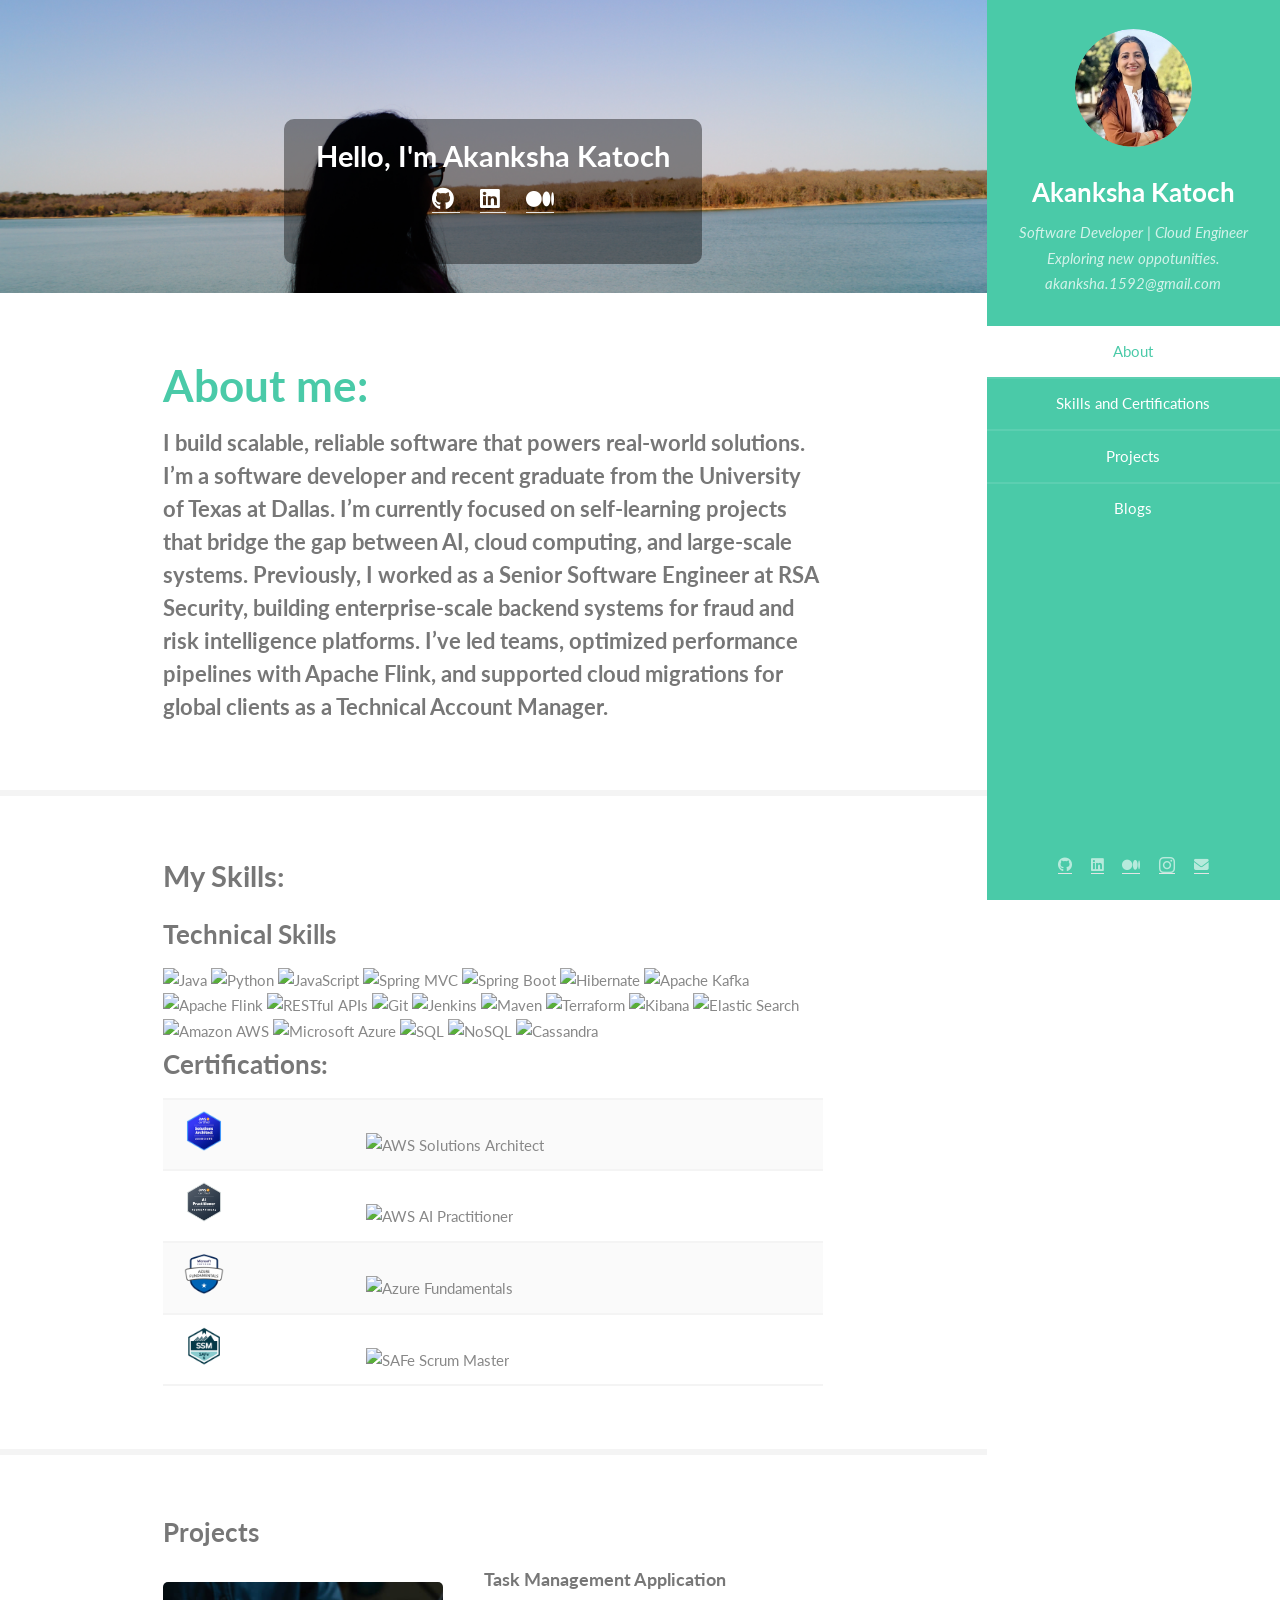
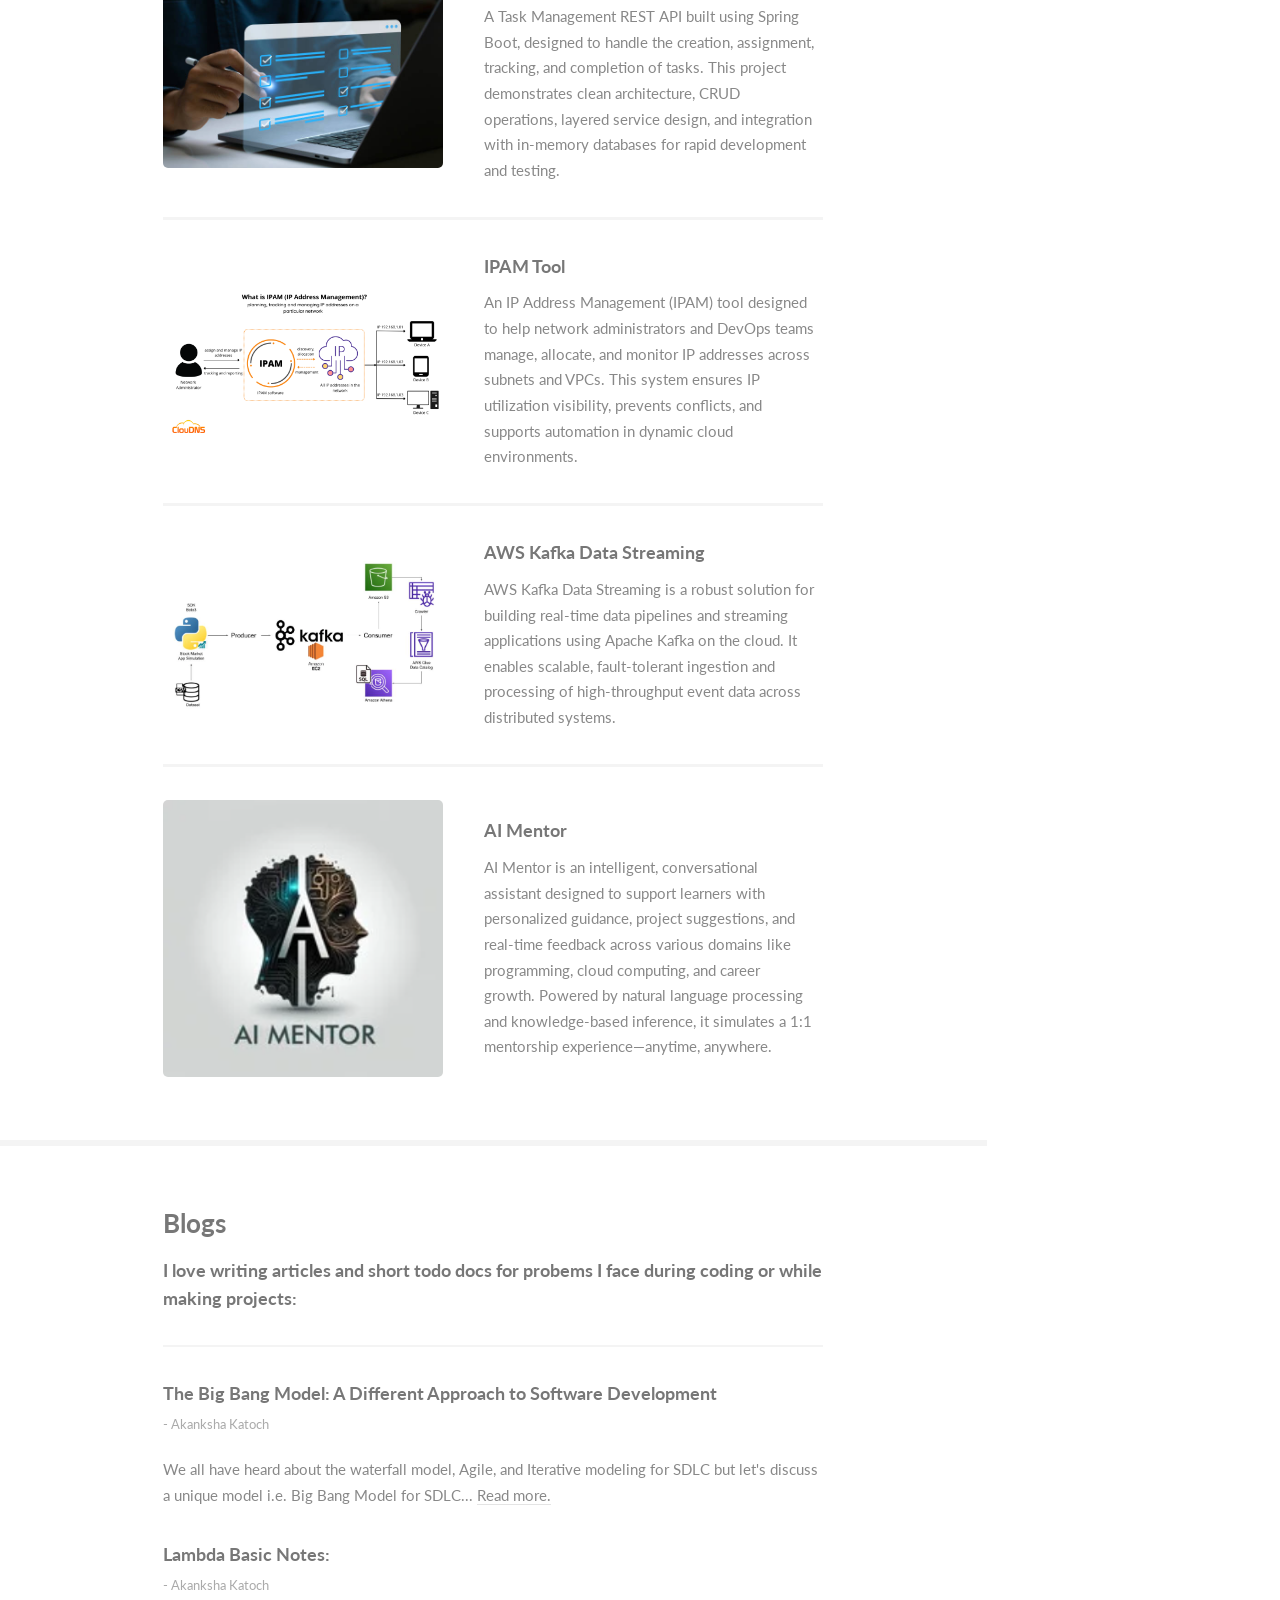
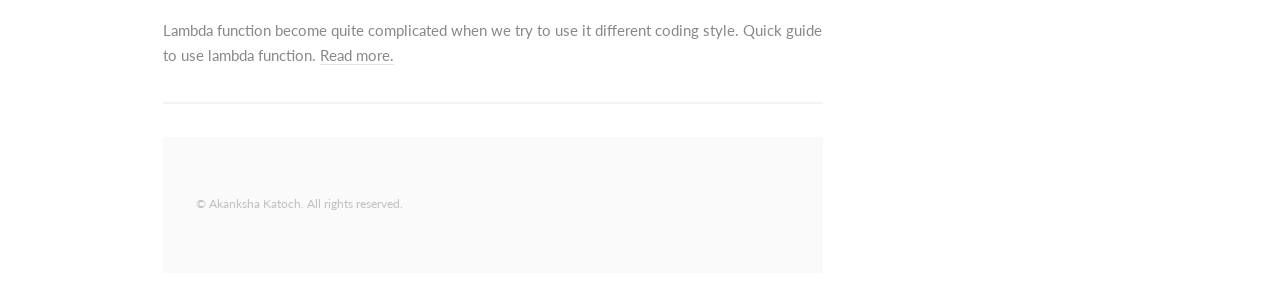
==== index.html @ 0dd377fb "Website Changes" ====
<!DOCTYPE HTML>
<html>

<head>
	<title>Akanksha Katoch</title>
	<meta charset="utf-8" />
	<meta name="viewport" content="width=device-width, initial-scale=1, user-scalable=no" />
	<link rel="stylesheet" href="assets/css/main.css" />
	<link rel="stylesheet" href="https://cdnjs.cloudflare.com/ajax/libs/font-awesome/6.5.0/css/all.min.css" />
</head>

<body class="is-preload">

	<!-- Header -->
	<section id="header">
		<header>
			<span class="image avatar"><img src="images/Porfolio.JPG" alt="" /></span>
			<h1 id="logo"><a href="#">Akanksha Katoch</a></h1>
			<p>Software Developer | Cloud Engineer<br />
				Exploring new oppotunities.<br>
				akanksha.1592@gmail.com</p>
		</header>
		<nav id="nav">
			<ul>
				<li><a href="#about" class="active">About</a></li>
				<li><a href="#skills">Skills and Certifications</a></li>
				<li><a href="#three">Projects</a></li>
				<li><a href="#five">Blogs</a></li>
			</ul>
		</nav>
		<footer>
			<ul class="icons">
				<li><a href="https://github.com/akankshaKatoch" target="_blank" aria-label="GitHub">
						<i class="fab fa-github"></i>
					</a></li>
				<li><a href="https://www.linkedin.com/in/akanksha-katoch/" target="_blank" aria-label="LinkedIn">
						<i class="fab fa-linkedin"></i>
					</a></li>
				<li><a href="https://medium.com/@akanksha.1592/about" target="_blank" aria-label="Medium">
						<i class="fab fa-medium"></i>
					</a></li>
				<li><a href="https://www.instagram.com/akankshakatoch_/" target="_blank" aria-label="Instagram">
						<i class="fab fa-instagram fa-lg"></i>
					</a></li>
				<li><a href="mailto:akanksha.1592@gmail.com" aria-label="Email">
						<i class="fas fa-envelope"></i>
					</a></li>
			</ul>
		</footer>
	</section>

	<!-- Wrapper -->
	<div id="wrapper">

		<!-- Main -->
		<div id="main">

			<!-- One -->
			<section id="about">
				<div class="image main hero-section" data-position="center">
					<img src="images/myBanner.JPG" alt="banner" />
					<div class="overlay-text">
						<h2>Hello, I'm Akanksha Katoch</h2>
						<p class="social-links">
							<a href="https://github.com/akankshaKatoch" target="_blank" aria-label="GitHub">
								<i class="fab fa-github"></i>
							</a>
							<a href="https://www.linkedin.com/in/akanksha-katoch/" target="_blank"
								aria-label="LinkedIn">
								<i class="fab fa-linkedin"></i>
							</a>
							<a href="https://medium.com/@akanksha.1592/about" target="_blank" aria-label="Medium">
								<i class="fab fa-medium"></i>
							</a>
						</p>
					</div>
				</div>

				<div class="container">
					<header class="major">
						<h2>About me:</h2>
						<p>I build scalable, reliable software that powers real-world solutions.</br>I’m a software
							developer and recent graduate from the University of Texas at Dallas.
							I’m currently focused on self-learning projects that bridge the gap between AI, cloud
							computing,
							and large-scale systems.
							Previously, I worked as a Senior Software Engineer at RSA Security, building
							enterprise-scale
							backend systems for fraud and risk intelligence platforms.
							I’ve led teams, optimized performance pipelines with Apache Flink, and supported cloud
							migrations for global clients as a Technical Account Manager.</p>

					</header>
				</div>
			</section>
			<!-- Two -->
			<section id="skills">
				<div class="container">
					<h2>My Skills:</h2>
					<h3>Technical Skills</h3>
					<!-- Languages -->
					<img src="https://img.shields.io/badge/Java-ED8B00?style=flat&logo=java&logoColor=white"
						alt="Java" />
					<img src="https://img.shields.io/badge/Python-3776AB?style=flat&logo=python&logoColor=white"
						alt="Python" />
					<img src="https://img.shields.io/badge/JavaScript-F7DF1E?style=flat&logo=javascript&logoColor=black"
						alt="JavaScript" />

					<!-- Frameworks -->
					<img src="https://img.shields.io/badge/Spring%20MVC-6DB33F?style=flat&logo=spring&logoColor=white"
						alt="Spring MVC" />
					<img src="https://img.shields.io/badge/Spring%20Boot-6DB33F?style=flat&logo=springboot&logoColor=white"
						alt="Spring Boot" />
					<img src="https://img.shields.io/badge/Hibernate-59666C?style=flat&logo=hibernate&logoColor=white"
						alt="Hibernate" />

					<!-- Data/Streaming -->
					<img src="https://img.shields.io/badge/Apache%20Kafka-231F20?style=flat&logo=apachekafka&logoColor=white"
						alt="Apache Kafka" />
					<img src="https://img.shields.io/badge/Apache%20Flink-E6522C?style=flat&logo=apacheflink&logoColor=white"
						alt="Apache Flink" />
					<img src="https://img.shields.io/badge/RESTful%20APIs-02569B?style=flat&logo=swagger&logoColor=white"
						alt="RESTful APIs" />

					<!-- DevOps Tools -->
					<img src="https://img.shields.io/badge/Git-F05032?style=flat&logo=git&logoColor=white" alt="Git" />
					<img src="https://img.shields.io/badge/Jenkins-D24939?style=flat&logo=jenkins&logoColor=white"
						alt="Jenkins" />
					<img src="https://img.shields.io/badge/Maven-C71A36?style=flat&logo=apachemaven&logoColor=white"
						alt="Maven" />
					<img src="https://img.shields.io/badge/Terraform-623CE4?style=flat&logo=terraform&logoColor=white"
						alt="Terraform" />

					<!-- Observability -->
					<img src="https://img.shields.io/badge/Kibana-005571?style=flat&logo=kibana&logoColor=white"
						alt="Kibana" />
					<img src="https://img.shields.io/badge/Elastic%20Search-005571?style=flat&logo=elasticsearch&logoColor=white"
						alt="Elastic Search" />

					<!-- Cloud Platforms -->
					<img src="https://img.shields.io/badge/AWS-FF9900?style=flat&logo=amazonaws&logoColor=white"
						alt="Amazon AWS" />
					<img src="https://img.shields.io/badge/Azure-0078D4?style=flat&logo=microsoftazure&logoColor=white"
						alt="Microsoft Azure" />

					<!-- Databases -->
					<img src="https://img.shields.io/badge/SQL-4479A1?style=flat&logo=mysql&logoColor=white"
						alt="SQL" />
					<img src="https://img.shields.io/badge/NoSQL-4DB33D?style=flat&logo=mongodb&logoColor=white"
						alt="NoSQL" />
					<img src="https://img.shields.io/badge/Cassandra-1287B1?style=flat&logo=apachecassandra&logoColor=white"
						alt="Cassandra" />


					<h3>Certifications:</h3>
					<table>

						<tbody>
							<tr>
								<td><img src="images/AWSCert1.png" alt="AWS" class="badge-icon" /></td>
								<td><img src="https://img.shields.io/badge/AWS%20Certified-Solutions%20Architect%20Associate-232F3E?style=flat&logo=amazonaws&logoColor=white"
										alt="AWS Solutions Architect" /></td>
							</tr>
							<tr>
								<td><img src="images/AWSCert2.png" alt="AWS" class="badge-icon" /></td>
								<td><img src="https://img.shields.io/badge/AWS%20Certified-AI%20Practitioner-FF9900?style=flat&logo=amazonaws&logoColor=white"
										alt="AWS AI Practitioner" /></td>

							</tr>
							<tr>
								<td><img src="images/AzureCert.png" alt="Azure" class="badge-icon" /></td>
								<td> <img
										src="https://img.shields.io/badge/Microsoft%20Certified-Azure%20Fundamentals-0078D4?style=flat&logo=microsoftazure&logoColor=white"
										alt="Azure Fundamentals" /></td>

							</tr>
							<tr>
								<td><img src="images/SafeCert.png" alt="SAFe" class="badge-icon" /></td>
								<td><img src="https://img.shields.io/badge/Certified-SAFe%206%20Scrum%20Master-5B3BBE?style=flat&logo=scrumalliance&logoColor=white"
										alt="SAFe Scrum Master" /></td>

							</tr>
							<!--<tr>
										<td>Item Five</td>
										<td>Ante turpis integer aliquet porttitor.</td> -->

							</tr>
						</tbody>
					</table>
			</section>

			<!-- Three -->
			<section id="three">
				<div class="container">
					<h3>Projects</h3>
					<!-- <p>Integer eu ante ornare amet commetus vestibulum blandit integer in curae ac faucibus integer non.
						Adipiscing cubilia elementum integer. Integer eu ante ornare amet commetus.</p> -->
					<div class="features">
						<article>
							<a href="#" class="image"><img src="images/TaskManagement.jpg" alt="" /></a>
							<div class="inner">
								<h4>Task Management Application</h4>

								<p>A Task Management REST API built using Spring Boot, designed to handle the creation, 
									assignment, tracking, and completion of tasks. This project demonstrates clean architecture, 
									CRUD operations, layered service design, and 
									integration with in-memory databases for rapid development and testing.</p>

							</div>
						</article>
						<article>
							<a href="#" class="image"><img src="images/IPAM.png" alt="" /></a>
							<div class="inner">
								<h4>IPAM Tool</h4>
								<p>An IP Address Management (IPAM) tool designed to help network administrators and 
									DevOps teams manage, allocate, and monitor IP addresses across subnets and VPCs. 
									This system ensures IP utilization visibility, prevents conflicts, 
									and supports automation in dynamic cloud environments.</p>
							</div>
						</article>
						<article>
							<a href="#" class="image"><img src="images/AWSKafka.png" alt="" /></a>
							<div class="inner">
								<h4>AWS Kafka Data Streaming</h4>
								<p>AWS Kafka Data Streaming is a robust solution for building real-time data pipelines 
									and streaming applications using Apache Kafka on the cloud. It enables scalable, 
									fault-tolerant ingestion and processing of high-throughput event data across distributed 
									systems.</p>
							</div>
						</article>
						<article>
							<a href="#" class="image"><img src="images/AI Mentor.png" alt="" /></a>
							<div class="inner">
								<h4>AI Mentor</h4>
								<p>AI Mentor is an intelligent, conversational assistant designed to support 
									learners with personalized guidance, project suggestions, and real-time 
									feedback across various domains like programming, cloud computing, and career growth. 
									Powered by natural language processing and knowledge-based inference, it simulates a 1:1 mentorship experience—anytime, anywhere.</p>
							</div>
						</article>
					</div>
				</div>
			</section>

			<!-- Four -->
			<!--
			
			<section id="four">
				<div class="container">
					<h3>Contact Me</h3>
					<p>Integer eu ante ornare amet commetus vestibulum blandit integer in curae ac faucibus integer non.
						Adipiscing cubilia elementum integer. Integer eu ante ornare amet commetus.</p>
					<form method="post" action="#">
						<div class="row gtr-uniform">
							<div class="col-6 col-12-xsmall"><input type="text" name="name" id="name"
									placeholder="Name" /></div>
							<div class="col-6 col-12-xsmall"><input type="email" name="email" id="email"
									placeholder="Email" /></div>
							<div class="col-12"><input type="text" name="subject" id="subject" placeholder="Subject" />
							</div>
							<div class="col-12"><textarea name="message" id="message" placeholder="Message"
									rows="6"></textarea></div>
							<div class="col-12">
								<ul class="actions">
									<li><input type="submit" class="primary" value="Send Message" /></li>
									<li><input type="reset" value="Reset Form" /></li>
								</ul>
							</div>
						</div>
					</form>
				</div>
			</section>
			-->



			<section id="five">
				<div class="container">
					<h3>Blogs</h3>

					<section>
						<h4>I love writing articles and short todo docs for probems I face during coding or while making
							projects: </h4>
						<!--
						<p>This is <b>bold</b> and this is <strong>strong</strong>. This is <i>italic</i> and this is
							<em>emphasized</em>.
							This is <sup>superscript</sup> text and this is <sub>subscript</sub> text.
							This is <u>underlined</u> and this is code: <code>for (;;) { ... }</code>. Finally, <a
								href="#">this is a link</a>.
						</p>
						-->
						<hr />
						<header>
							<h4>The Big Bang Model: A Different Approach to Software Development</h4>
							<p>- Akanksha Katoch</p>
						</header>
						<p>We all have heard about the waterfall model, Agile, and
							Iterative modeling for SDLC but let's discuss a unique model i.e. Big Bang Model for SDLC...
							<a
								href="https://medium.com/@akanksha.1592/introducing-the-big-bang-model-a-different-approach-to-software-development-d9d2194a1951">Read
								more.</a>
						</p>
						<header>
							<h4>Lambda Basic Notes:</h4>
							<p>- Akanksha Katoch</p>
						</header>
						<p>Lambda function become quite complicated when we try to use it different coding style. Quick guide to use lambda function.
							<a
								href="https://github.com/akankshaKatoch/DSAPracticeAndNotes/blob/main/DataStrutureNotes/PythonLearningNotes/LambdaBasicNotes.py">Read
								more.</a>
						</p>

						<hr />
						<!--
						<h2>Heading Level 2</h2>
						<h3>Heading Level 3</h3>
						<h4>Heading Level 4</h4>
						<h5>Heading Level 5</h5>
						<h6>Heading Level 6</h6>
						<hr />
						<h5>Blockquote</h5>
						<blockquote>Fringilla nisl. Donec accumsan interdum nisi, quis tincidunt felis sagittis eget
							tempus euismod. Vestibulum ante ipsum primis in faucibus vestibulum. Blandit adipiscing eu
							felis iaculis volutpat ac adipiscing accumsan faucibus. Vestibulum ante ipsum primis in
							faucibus lorem ipsum dolor sit amet nullam adipiscing eu felis.</blockquote>
						<h5>Preformatted</h5>
						<pre><code>i = 0;

while (!deck.isInOrder()) {
    print 'Iteration ' + i;
    deck.shuffle();
    i++;
}

print 'It took ' + i + ' iterations to sort the deck.';</code></pre>
					</section>

					<section>
						<h4>Lists</h4>
						<div class="row">
							<div class="col-6 col-12-xsmall">
								<h5>Unordered</h5>
								<ul>
									<li>Dolor pulvinar etiam magna etiam.</li>
									<li>Sagittis adipiscing lorem eleifend.</li>
									<li>Felis enim feugiat dolore viverra.</li>
								</ul>
								<h5>Alternate</h5>
								<ul class="alt">
									<li>Dolor pulvinar etiam magna etiam.</li>
									<li>Sagittis adipiscing lorem eleifend.</li>
									<li>Felis enim feugiat dolore viverra.</li>
								</ul>
							</div>
							<div class="col-6 col-12-xsmall">
								<h5>Ordered</h5>
								<ol>
									<li>Dolor pulvinar etiam magna etiam.</li>
									<li>Etiam vel felis at lorem sed viverra.</li>
									<li>Felis enim feugiat dolore viverra.</li>
									<li>Dolor pulvinar etiam magna etiam.</li>
									<li>Etiam vel felis at lorem sed viverra.</li>
									<li>Felis enim feugiat dolore viverra.</li>
								</ol>
								<h5>Icons</h5>
								<ul class="icons">
									<li><a href="#" class="icon brands fa-twitter"><span
												class="label">Twitter</span></a></li>
									<li><a href="#" class="icon brands fa-facebook-f"><span
												class="label">Facebook</span></a></li>
									<li><a href="#" class="icon brands fa-instagram"><span
												class="label">Instagram</span></a></li>
									<li><a href="#" class="icon brands fa-github"><span class="label">Github</span></a>
									</li>
									<li><a href="#" class="icon brands fa-dribbble"><span
												class="label">Dribbble</span></a></li>
									<li><a href="#" class="icon brands fa-tumblr"><span class="label">Tumblr</span></a>
									</li>
								</ul>
							</div>
						</div>
						<h5>Actions</h5>
						<ul class="actions">
							<li><a href="#" class="button primary">Default</a></li>
							<li><a href="#" class="button">Default</a></li>
							<li><a href="#" class="button alt">Default</a></li>
						</ul>
						<ul class="actions small">
							<li><a href="#" class="button primary small">Small</a></li>
							<li><a href="#" class="button small">Small</a></li>
							<li><a href="#" class="button alt small">Small</a></li>
						</ul>
						<div class="row">
							<div class="col-3 col-6-medium col-12-xsmall">
								<ul class="actions stacked">
									<li><a href="#" class="button primary">Default</a></li>
									<li><a href="#" class="button">Default</a></li>
									<li><a href="#" class="button alt">Default</a></li>
								</ul>
							</div>
							<div class="col-3 col-6 col-12-xsmall">
								<ul class="actions stacked">
									<li><a href="#" class="button primary small">Small</a></li>
									<li><a href="#" class="button small">Small</a></li>
									<li><a href="#" class="button alt small">Small</a></li>
								</ul>
							</div>
							<div class="col-3 col-6-medium col-12-xsmall">
								<ul class="actions stacked">
									<li><a href="#" class="button primary fit">Default</a></li>
									<li><a href="#" class="button fit">Default</a></li>
									<li><a href="#" class="button alt fit">Default</a></li>
								</ul>
							</div>
							<div class="col-3 col-6-medium col-12-xsmall">
								<ul class="actions stacked">
									<li><a href="#" class="button primary small fit">Small</a></li>
									<li><a href="#" class="button small fit">Small</a></li>
									<li><a href="#" class="button alt small fit">Small</a></li>
								</ul>
							</div>
						</div>
					</section>

					<section>
						<h4>Table</h4>
						<h5>Default</h5>
						<div class="table-wrapper">
							<table>
								<thead>
									<tr>
										<th>Name</th>
										<th>Description</th>
										<th>Price</th>
									</tr>
								</thead>
								<tbody>
									<tr>
										<td>Item One</td>
										<td>Ante turpis integer aliquet porttitor.</td>
										<td>29.99</td>
									</tr>
									<tr>
										<td>Item Two</td>
										<td>Vis ac commodo adipiscing arcu aliquet.</td>
										<td>19.99</td>
									</tr>
									<tr>
										<td>Item Three</td>
										<td> Morbi faucibus arcu accumsan lorem.</td>
										<td>29.99</td>
									</tr>
									<tr>
										<td>Item Four</td>
										<td>Vitae integer tempus condimentum.</td>
										<td>19.99</td>
									</tr>
									<tr>
										<td>Item Five</td>
										<td>Ante turpis integer aliquet porttitor.</td>
										<td>29.99</td>
									</tr>
								</tbody>
								<tfoot>
									<tr>
										<td colspan="2"></td>
										<td>100.00</td>
									</tr>
								</tfoot>
							</table>
						</div>

						<h5>Alternate</h5>
						<div class="table-wrapper">
							<table class="alt">
								<thead>
									<tr>
										<th>Name</th>
										<th>Description</th>
										<th>Price</th>
									</tr>
								</thead>
								<tbody>
									<tr>
										<td>Item One</td>
										<td>Ante turpis integer aliquet porttitor.</td>
										<td>29.99</td>
									</tr>
									<tr>
										<td>Item Two</td>
										<td>Vis ac commodo adipiscing arcu aliquet.</td>
										<td>19.99</td>
									</tr>
									<tr>
										<td>Item Three</td>
										<td> Morbi faucibus arcu accumsan lorem.</td>
										<td>29.99</td>
									</tr>
									<tr>
										<td>Item Four</td>
										<td>Vitae integer tempus condimentum.</td>
										<td>19.99</td>
									</tr>
									<tr>
										<td>Item Five</td>
										<td>Ante turpis integer aliquet porttitor.</td>
										<td>29.99</td>
									</tr>
								</tbody>
								<tfoot>
									<tr>
										<td colspan="2"></td>
										<td>100.00</td>
									</tr>
								</tfoot>
							</table>
						</div>
					</section>

					<section>
						<h4>Buttons</h4>
						<ul class="actions">
							<li><a href="#" class="button primary">Primary</a></li>
							<li><a href="#" class="button">Default</a></li>
							<li><a href="#" class="button alt">Alternate</a></li>
						</ul>
						<ul class="actions">
							<li><a href="#" class="button primary large">Large</a></li>
							<li><a href="#" class="button">Default</a></li>
							<li><a href="#" class="button alt small">Small</a></li>
						</ul>
						<ul class="actions fit">
							<li><a href="#" class="button primary fit">Fit</a></li>
							<li><a href="#" class="button fit">Fit</a></li>
							<li><a href="#" class="button alt fit">Fit</a></li>
						</ul>
						<ul class="actions fit small">
							<li><a href="#" class="button primary fit small">Fit + Small</a></li>
							<li><a href="#" class="button fit small">Fit + Small</a></li>
							<li><a href="#" class="button alt fit small">Fit + Small</a></li>
						</ul>
						<ul class="actions">
							<li><a href="#" class="button primary icon solid fa-download">Icon</a></li>
							<li><a href="#" class="button icon solid fa-download">Icon</a></li>
							<li><a href="#" class="button alt icon solid fa-check">Icon</a></li>
						</ul>
						<ul class="actions">
							<li><span class="button primary disabled">Primary</span></li>
							<li><span class="button disabled">Default</span></li>
							<li><span class="button alt disabled">Alternate</span></li>
						</ul>
					</section>

					<section>
						<h4>Form</h4>
						<form method="post" action="#">
							<div class="row gtr-uniform">
								<div class="col-6 col-12-xsmall">
									<input type="text" name="demo-name" id="demo-name" value="" placeholder="Name" />
								</div>
								<div class="col-6 col-12-xsmall">
									<input type="email" name="demo-email" id="demo-email" value=""
										placeholder="Email" />
								</div>
								<div class="col-12">
									<select name="demo-category" id="demo-category">
										<option value="">- Category -</option>
										<option value="1">Manufacturing</option>
										<option value="1">Shipping</option>
										<option value="1">Administration</option>
										<option value="1">Human Resources</option>
									</select>
								</div>
								<div class="col-4 col-12-medium">
									<input type="radio" id="demo-priority-low" name="demo-priority" checked>
									<label for="demo-priority-low">Low Priority</label>
								</div>
								<div class="col-4 col-12-medium">
									<input type="radio" id="demo-priority-normal" name="demo-priority">
									<label for="demo-priority-normal">Normal Priority</label>
								</div>
								<div class="col-4 col-12-medium">
									<input type="radio" id="demo-priority-high" name="demo-priority">
									<label for="demo-priority-high">High Priority</label>
								</div>
								<div class="col-6 col-12-medium">
									<input type="checkbox" id="demo-copy" name="demo-copy">
									<label for="demo-copy">Email me a copy of this message</label>
								</div>
								<div class="col-6 col-12-medium">
									<input type="checkbox" id="demo-human" name="demo-human" checked>
									<label for="demo-human">I am a human and not a robot</label>
								</div>
								<div class="col-12">
									<textarea name="demo-message" id="demo-message" placeholder="Enter your message"
										rows="6"></textarea>
								</div>
								<div class="col-12">
									<ul class="actions">
										<li><input type="submit" value="Send Message" /></li>
										<li><input type="reset" value="Reset" class="alt" /></li>
									</ul>
								</div>
							</div>
						</form>
					</section>

					<section>
						<h4>Image</h4>
						<h5>Fit</h5>
						<span class="image fit"><img src="images/banner.jpg" alt="" /></span>
						<div class="box alt">
							<div class="row gtr-50 gtr-uniform">
								<div class="col-4"><span class="image fit"><img src="images/pic01.jpg" alt="" /></span>
								</div>
								<div class="col-4"><span class="image fit"><img src="images/pic02.jpg" alt="" /></span>
								</div>
								<div class="col-4"><span class="image fit"><img src="images/pic03.jpg" alt="" /></span>
								</div>
								<div class="col-4"><span class="image fit"><img src="images/pic02.jpg" alt="" /></span>
								</div>
								<div class="col-4"><span class="image fit"><img src="images/pic03.jpg" alt="" /></span>
								</div>
								<div class="col-4"><span class="image fit"><img src="images/pic01.jpg" alt="" /></span>
								</div>
								<div class="col-4"><span class="image fit"><img src="images/pic03.jpg" alt="" /></span>
								</div>
								<div class="col-4"><span class="image fit"><img src="images/pic01.jpg" alt="" /></span>
								</div>
								<div class="col-4"><span class="image fit"><img src="images/pic02.jpg" alt="" /></span>
								</div>
							</div>
						</div>
						<h5>Left &amp; Right</h5>
						<p><span class="image left"><img src="images/avatar.jpg" alt="" /></span>Fringilla nisl. Donec
							accumsan interdum nisi, quis tincidunt felis sagittis eget. tempus euismod. Vestibulum ante
							ipsum primis in faucibus vestibulum. Blandit adipiscing eu felis iaculis volutpat ac
							adipiscing accumsan eu faucibus. Integer ac pellentesque praesent tincidunt felis sagittis
							eget. tempus euismod. Vestibulum ante ipsum primis in faucibus vestibulum. Blandit
							adipiscing eu felis iaculis volutpat ac adipiscing accumsan eu faucibus. Integer ac
							pellentesque praesent. Donec accumsan interdum nisi, quis tincidunt felis sagittis eget.
							tempus euismod. Vestibulum ante ipsum primis in faucibus vestibulum. Blandit adipiscing eu
							felis iaculis volutpat ac adipiscing accumsan eu faucibus. Integer ac pellentesque praesent
							tincidunt felis sagittis eget. tempus euismod. Vestibulum ante ipsum primis in faucibus
							vestibulum. Blandit adipiscing eu felis iaculis volutpat ac adipiscing accumsan eu faucibus.
							Integer ac pellentesque praesent.</p>
						<p><span class="image right"><img src="images/avatar.jpg" alt="" /></span>Fringilla nisl. Donec
							accumsan interdum nisi, quis tincidunt felis sagittis eget. tempus euismod. Vestibulum ante
							ipsum primis in faucibus vestibulum. Blandit adipiscing eu felis iaculis volutpat ac
							adipiscing accumsan eu faucibus. Integer ac pellentesque praesent tincidunt felis sagittis
							eget. tempus euismod. Vestibulum ante ipsum primis in faucibus vestibulum. Blandit
							adipiscing eu felis iaculis volutpat ac adipiscing accumsan eu faucibus. Integer ac
							pellentesque praesent. Donec accumsan interdum nisi, quis tincidunt felis sagittis eget.
							tempus euismod. Vestibulum ante ipsum primis in faucibus vestibulum. Blandit adipiscing eu
							felis iaculis volutpat ac adipiscing accumsan eu faucibus. Integer ac pellentesque praesent
							tincidunt felis sagittis eget. tempus euismod. Vestibulum ante ipsum primis in faucibus
							vestibulum. Blandit adipiscing eu felis iaculis volutpat ac adipiscing accumsan eu faucibus.
							Integer ac pellentesque praesent.</p>
					</section>

				</div>
			</section>


		</div>
	-->

						<!-- Footer -->
						<section id="footer">
							<div class="container">
								<ul class="copyright">
									<li>&copy; Akanksha Katoch. All rights reserved.</li>
									<!-- <li>Design: <a href="http://html5up.net">HTML5 UP</a></li> -->
								</ul>
							</div>
						</section>

				</div>

				<!-- Scripts -->
				<script src="assets/js/jquery.min.js"></script>
				<script src="assets/js/jquery.scrollex.min.js"></script>
				<script src="assets/js/jquery.scrolly.min.js"></script>
				<script src="assets/js/browser.min.js"></script>
				<script src="assets/js/breakpoints.min.js"></script>
				<script src="assets/js/util.js"></script>
				<script src="assets/js/main.js"></script>

</body>

</html>
---- assets/css/main.css ----
@import url("fontawesome-all.min.css");
@import url("https://fonts.googleapis.com/css?family=Lato:400,400italic,700,700italic|Source+Code+Pro:400");

/*
	Read Only by HTML5 UP
	html5up.net | @ajlkn
	Free for personal and commercial use under the CCA 3.0 license (html5up.net/license)
*/

html, body, div, span, applet, object,
iframe, h1, h2, h3, h4, h5, h6, p, blockquote,
pre, a, abbr, acronym, address, big, cite,
code, del, dfn, em, img, ins, kbd, q, s, samp,
small, strike, strong, sub, sup, tt, var, b,
u, i, center, dl, dt, dd, ol, ul, li, fieldset,
form, label, legend, table, caption, tbody,
tfoot, thead, tr, th, td, article, aside,
canvas, details, embed, figure, figcaption,
footer, header, hgroup, menu, nav, output, ruby,
section, summary, time, mark, audio, video {
	margin: 0;
	padding: 0;
	border: 0;
	font-size: 100%;
	font: inherit;
	vertical-align: baseline;}

article, aside, details, figcaption, figure,
footer, header, hgroup, menu, nav, section {
	display: block;}

body {
	line-height: 1;
}

ol, ul {
	list-style: none;
}

blockquote, q {
	quotes: none;
}

	blockquote:before, blockquote:after, q:before, q:after {
		content: '';
		content: none;
	}

table {
	border-collapse: collapse;
	border-spacing: 0;
}

body {
	-webkit-text-size-adjust: none;
}

mark {
	background-color: transparent;
	color: inherit;
}

input::-moz-focus-inner {
	border: 0;
	padding: 0;
}

input, select, textarea {
	-moz-appearance: none;
	-webkit-appearance: none;
	-ms-appearance: none;
	appearance: none;
}

/* Basic */

	html {
		box-sizing: border-box;
	}

	*, *:before, *:after {
		box-sizing: inherit;
	}

	body {
		background: #fff;
	}

		body.is-preload *, body.is-preload *:before, body.is-preload *:after {
			-moz-animation: none !important;
			-webkit-animation: none !important;
			-ms-animation: none !important;
			animation: none !important;
			-moz-transition: none !important;
			-webkit-transition: none !important;
			-ms-transition: none !important;
			transition: none !important;
		}

	body, input, select, textarea {
		color: #888;
		font-family: "Lato", sans-serif;
		font-size: 16pt;
		font-weight: 400;
		line-height: 1.75em;
	}

	a {
		-moz-transition: color 0.2s ease-in-out, border-color 0.2s ease-in-out;
		-webkit-transition: color 0.2s ease-in-out, border-color 0.2s ease-in-out;
		-ms-transition: color 0.2s ease-in-out, border-color 0.2s ease-in-out;
		transition: color 0.2s ease-in-out, border-color 0.2s ease-in-out;
		border-bottom: solid 1px #e4e4e4;
		color: inherit;
		text-decoration: none;
	}

		a:hover {
			border-bottom-color: transparent;
			color: #4acaa8 !important;
		}

	strong, b {
		color: #777;
		font-weight: 700;
	}

	em, i {
		font-style: italic;
	}

	p {
		margin: 0 0 2.25em 0;
	}

	h1, h2, h3, h4, h5, h6 {
		color: #777;
		font-weight: 700;
		line-height: 1em;
		margin: 0 0 0.5625em 0;
	}

		h1 a, h2 a, h3 a, h4 a, h5 a, h6 a {
			border: 0;
			color: inherit;
			text-decoration: none;
		}

	h2 {
		font-size: 2em;
		line-height: 1.5em;
	}

	h3 {
		font-size: 1.75em;
		line-height: 1.5em;
	}

	h4 {
		font-size: 1.25em;
		line-height: 1.5em;
	}

	h5 {
		font-size: 0.9em;
		line-height: 1.5em;
	}

	h6 {
		font-size: 0.7em;
		line-height: 1.5em;
	}

	sub {
		font-size: 0.8em;
		position: relative;
		top: 0.5em;
	}

	sup {
		font-size: 0.8em;
		position: relative;
		top: -0.5em;
	}

	hr {
		border: 0;
		border-bottom: solid 2px #f4f4f4;
		margin: 2.25em 0;
	}

		hr.major {
			margin: 3.375em 0;
		}

	blockquote {
		border-left: solid 8px #e4e4e4;
		font-style: italic;
		margin: 0 0 2.25em 0;
		padding: 0.5em 0 0.5em 2em;
	}

	code {
		background: #555;
		border-radius: 5px;
		color: #fff;
		font-family: "Source Code Pro", monospace;
		font-size: 0.9em;
		margin: 0 0.25em;
		padding: 0.25em 0.65em;
	}

	pre {
		font-family: "Source Code Pro", monospace;
		font-size: 0.9em;
		margin: 0 0 2.25em 0;
	}

		pre code {
			-webkit-overflow-scrolling: touch;
			display: block;
			line-height: 1.5em;
			overflow-x: auto;
			padding: 1em 1.5em;
		}

	.align-left {
		text-align: left;
	}

	.align-center {
		text-align: center;
	}

	.align-right {
		text-align: right;
	}

/* Row */

	.row {
		display: flex;
		flex-wrap: wrap;
		box-sizing: border-box;
		align-items: stretch;
	}

		.row > * {
			box-sizing: border-box;
		}

		.row.gtr-uniform > * > :last-child {
			margin-bottom: 0;
		}

		.row.aln-left {
			justify-content: flex-start;
		}

		.row.aln-center {
			justify-content: center;
		}

		.row.aln-right {
			justify-content: flex-end;
		}

		.row.aln-top {
			align-items: flex-start;
		}

		.row.aln-middle {
			align-items: center;
		}

		.row.aln-bottom {
			align-items: flex-end;
		}

		.row > .imp {
			order: -1;
		}

		.row > .col-1 {
			width: 8.33333%;
		}

		.row > .off-1 {
			margin-left: 8.33333%;
		}

		.row > .col-2 {
			width: 16.66667%;
		}

		.row > .off-2 {
			margin-left: 16.66667%;
		}

		.row > .col-3 {
			width: 25%;
		}

		.row > .off-3 {
			margin-left: 25%;
		}

		.row > .col-4 {
			width: 33.33333%;
		}

		.row > .off-4 {
			margin-left: 33.33333%;
		}

		.row > .col-5 {
			width: 41.66667%;
		}

		.row > .off-5 {
			margin-left: 41.66667%;
		}

		.row > .col-6 {
			width: 50%;
		}

		.row > .off-6 {
			margin-left: 50%;
		}

		.row > .col-7 {
			width: 58.33333%;
		}

		.row > .off-7 {
			margin-left: 58.33333%;
		}

		.row > .col-8 {
			width: 66.66667%;
		}

		.row > .off-8 {
			margin-left: 66.66667%;
		}

		.row > .col-9 {
			width: 75%;
		}

		.row > .off-9 {
			margin-left: 75%;
		}

		.row > .col-10 {
			width: 83.33333%;
		}

		.row > .off-10 {
			margin-left: 83.33333%;
		}

		.row > .col-11 {
			width: 91.66667%;
		}

		.row > .off-11 {
			margin-left: 91.66667%;
		}

		.row > .col-12 {
			width: 100%;
		}

		.row > .off-12 {
			margin-left: 100%;
		}

		.row.gtr-0 {
			margin-top: 0;
			margin-left: 0em;
		}

			.row.gtr-0 > * {
				padding: 0 0 0 0em;
			}

			.row.gtr-0.gtr-uniform {
				margin-top: 0em;
			}

				.row.gtr-0.gtr-uniform > * {
					padding-top: 0em;
				}

		.row.gtr-25 {
			margin-top: 0;
			margin-left: -0.5em;
		}

			.row.gtr-25 > * {
				padding: 0 0 0 0.5em;
			}

			.row.gtr-25.gtr-uniform {
				margin-top: -0.5em;
			}

				.row.gtr-25.gtr-uniform > * {
					padding-top: 0.5em;
				}

		.row.gtr-50 {
			margin-top: 0;
			margin-left: -1em;
		}

			.row.gtr-50 > * {
				padding: 0 0 0 1em;
			}

			.row.gtr-50.gtr-uniform {
				margin-top: -1em;
			}

				.row.gtr-50.gtr-uniform > * {
					padding-top: 1em;
				}

		.row {
			margin-top: 0;
			margin-left: -2em;
		}

			.row > * {
				padding: 0 0 0 2em;
			}

			.row.gtr-uniform {
				margin-top: -2em;
			}

				.row.gtr-uniform > * {
					padding-top: 2em;
				}

		.row.gtr-150 {
			margin-top: 0;
			margin-left: -3em;
		}

			.row.gtr-150 > * {
				padding: 0 0 0 3em;
			}

			.row.gtr-150.gtr-uniform {
				margin-top: -3em;
			}

				.row.gtr-150.gtr-uniform > * {
					padding-top: 3em;
				}

		.row.gtr-200 {
			margin-top: 0;
			margin-left: -4em;
		}

			.row.gtr-200 > * {
				padding: 0 0 0 4em;
			}

			.row.gtr-200.gtr-uniform {
				margin-top: -4em;
			}

				.row.gtr-200.gtr-uniform > * {
					padding-top: 4em;
				}

		@media screen and (max-width: 1680px) {

			.row {
				display: flex;
				flex-wrap: wrap;
				box-sizing: border-box;
				align-items: stretch;
			}

				.row > * {
					box-sizing: border-box;
				}

				.row.gtr-uniform > * > :last-child {
					margin-bottom: 0;
				}

				.row.aln-left {
					justify-content: flex-start;
				}

				.row.aln-center {
					justify-content: center;
				}

				.row.aln-right {
					justify-content: flex-end;
				}

				.row.aln-top {
					align-items: flex-start;
				}

				.row.aln-middle {
					align-items: center;
				}

				.row.aln-bottom {
					align-items: flex-end;
				}

				.row > .imp-xlarge {
					order: -1;
				}

				.row > .col-1-xlarge {
					width: 8.33333%;
				}

				.row > .off-1-xlarge {
					margin-left: 8.33333%;
				}

				.row > .col-2-xlarge {
					width: 16.66667%;
				}

				.row > .off-2-xlarge {
					margin-left: 16.66667%;
				}

				.row > .col-3-xlarge {
					width: 25%;
				}

				.row > .off-3-xlarge {
					margin-left: 25%;
				}

				.row > .col-4-xlarge {
					width: 33.33333%;
				}

				.row > .off-4-xlarge {
					margin-left: 33.33333%;
				}

				.row > .col-5-xlarge {
					width: 41.66667%;
				}

				.row > .off-5-xlarge {
					margin-left: 41.66667%;
				}

				.row > .col-6-xlarge {
					width: 50%;
				}

				.row > .off-6-xlarge {
					margin-left: 50%;
				}

				.row > .col-7-xlarge {
					width: 58.33333%;
				}

				.row > .off-7-xlarge {
					margin-left: 58.33333%;
				}

				.row > .col-8-xlarge {
					width: 66.66667%;
				}

				.row > .off-8-xlarge {
					margin-left: 66.66667%;
				}

				.row > .col-9-xlarge {
					width: 75%;
				}

				.row > .off-9-xlarge {
					margin-left: 75%;
				}

				.row > .col-10-xlarge {
					width: 83.33333%;
				}

				.row > .off-10-xlarge {
					margin-left: 83.33333%;
				}

				.row > .col-11-xlarge {
					width: 91.66667%;
				}

				.row > .off-11-xlarge {
					margin-left: 91.66667%;
				}

				.row > .col-12-xlarge {
					width: 100%;
				}

				.row > .off-12-xlarge {
					margin-left: 100%;
				}

				.row.gtr-0 {
					margin-top: 0;
					margin-left: 0em;
				}

					.row.gtr-0 > * {
						padding: 0 0 0 0em;
					}

					.row.gtr-0.gtr-uniform {
						margin-top: 0em;
					}

						.row.gtr-0.gtr-uniform > * {
							padding-top: 0em;
						}

				.row.gtr-25 {
					margin-top: 0;
					margin-left: -0.5em;
				}

					.row.gtr-25 > * {
						padding: 0 0 0 0.5em;
					}

					.row.gtr-25.gtr-uniform {
						margin-top: -0.5em;
					}

						.row.gtr-25.gtr-uniform > * {
							padding-top: 0.5em;
						}

				.row.gtr-50 {
					margin-top: 0;
					margin-left: -1em;
				}

					.row.gtr-50 > * {
						padding: 0 0 0 1em;
					}

					.row.gtr-50.gtr-uniform {
						margin-top: -1em;
					}

						.row.gtr-50.gtr-uniform > * {
							padding-top: 1em;
						}

				.row {
					margin-top: 0;
					margin-left: -2em;
				}

					.row > * {
						padding: 0 0 0 2em;
					}

					.row.gtr-uniform {
						margin-top: -2em;
					}

						.row.gtr-uniform > * {
							padding-top: 2em;
						}

				.row.gtr-150 {
					margin-top: 0;
					margin-left: -3em;
				}

					.row.gtr-150 > * {
						padding: 0 0 0 3em;
					}

					.row.gtr-150.gtr-uniform {
						margin-top: -3em;
					}

						.row.gtr-150.gtr-uniform > * {
							padding-top: 3em;
						}

				.row.gtr-200 {
					margin-top: 0;
					margin-left: -4em;
				}

					.row.gtr-200 > * {
						padding: 0 0 0 4em;
					}

					.row.gtr-200.gtr-uniform {
						margin-top: -4em;
					}

						.row.gtr-200.gtr-uniform > * {
							padding-top: 4em;
						}

		}

		@media screen and (max-width: 1280px) {

			.row {
				display: flex;
				flex-wrap: wrap;
				box-sizing: border-box;
				align-items: stretch;
			}

				.row > * {
					box-sizing: border-box;
				}

				.row.gtr-uniform > * > :last-child {
					margin-bottom: 0;
				}

				.row.aln-left {
					justify-content: flex-start;
				}

				.row.aln-center {
					justify-content: center;
				}

				.row.aln-right {
					justify-content: flex-end;
				}

				.row.aln-top {
					align-items: flex-start;
				}

				.row.aln-middle {
					align-items: center;
				}

				.row.aln-bottom {
					align-items: flex-end;
				}

				.row > .imp-large {
					order: -1;
				}

				.row > .col-1-large {
					width: 8.33333%;
				}

				.row > .off-1-large {
					margin-left: 8.33333%;
				}

				.row > .col-2-large {
					width: 16.66667%;
				}

				.row > .off-2-large {
					margin-left: 16.66667%;
				}

				.row > .col-3-large {
					width: 25%;
				}

				.row > .off-3-large {
					margin-left: 25%;
				}

				.row > .col-4-large {
					width: 33.33333%;
				}

				.row > .off-4-large {
					margin-left: 33.33333%;
				}

				.row > .col-5-large {
					width: 41.66667%;
				}

				.row > .off-5-large {
					margin-left: 41.66667%;
				}

				.row > .col-6-large {
					width: 50%;
				}

				.row > .off-6-large {
					margin-left: 50%;
				}

				.row > .col-7-large {
					width: 58.33333%;
				}

				.row > .off-7-large {
					margin-left: 58.33333%;
				}

				.row > .col-8-large {
					width: 66.66667%;
				}

				.row > .off-8-large {
					margin-left: 66.66667%;
				}

				.row > .col-9-large {
					width: 75%;
				}

				.row > .off-9-large {
					margin-left: 75%;
				}

				.row > .col-10-large {
					width: 83.33333%;
				}

				.row > .off-10-large {
					margin-left: 83.33333%;
				}

				.row > .col-11-large {
					width: 91.66667%;
				}

				.row > .off-11-large {
					margin-left: 91.66667%;
				}

				.row > .col-12-large {
					width: 100%;
				}

				.row > .off-12-large {
					margin-left: 100%;
				}

				.row.gtr-0 {
					margin-top: 0;
					margin-left: 0em;
				}

					.row.gtr-0 > * {
						padding: 0 0 0 0em;
					}

					.row.gtr-0.gtr-uniform {
						margin-top: 0em;
					}

						.row.gtr-0.gtr-uniform > * {
							padding-top: 0em;
						}

				.row.gtr-25 {
					margin-top: 0;
					margin-left: -0.375em;
				}

					.row.gtr-25 > * {
						padding: 0 0 0 0.375em;
					}

					.row.gtr-25.gtr-uniform {
						margin-top: -0.375em;
					}

						.row.gtr-25.gtr-uniform > * {
							padding-top: 0.375em;
						}

				.row.gtr-50 {
					margin-top: 0;
					margin-left: -0.75em;
				}

					.row.gtr-50 > * {
						padding: 0 0 0 0.75em;
					}

					.row.gtr-50.gtr-uniform {
						margin-top: -0.75em;
					}

						.row.gtr-50.gtr-uniform > * {
							padding-top: 0.75em;
						}

				.row {
					margin-top: 0;
					margin-left: -1.5em;
				}

					.row > * {
						padding: 0 0 0 1.5em;
					}

					.row.gtr-uniform {
						margin-top: -1.5em;
					}

						.row.gtr-uniform > * {
							padding-top: 1.5em;
						}

				.row.gtr-150 {
					margin-top: 0;
					margin-left: -2.25em;
				}

					.row.gtr-150 > * {
						padding: 0 0 0 2.25em;
					}

					.row.gtr-150.gtr-uniform {
						margin-top: -2.25em;
					}

						.row.gtr-150.gtr-uniform > * {
							padding-top: 2.25em;
						}

				.row.gtr-200 {
					margin-top: 0;
					margin-left: -3em;
				}

					.row.gtr-200 > * {
						padding: 0 0 0 3em;
					}

					.row.gtr-200.gtr-uniform {
						margin-top: -3em;
					}

						.row.gtr-200.gtr-uniform > * {
							padding-top: 3em;
						}

		}

		@media screen and (max-width: 1024px) {

			.row {
				display: flex;
				flex-wrap: wrap;
				box-sizing: border-box;
				align-items: stretch;
			}

				.row > * {
					box-sizing: border-box;
				}

				.row.gtr-uniform > * > :last-child {
					margin-bottom: 0;
				}

				.row.aln-left {
					justify-content: flex-start;
				}

				.row.aln-center {
					justify-content: center;
				}

				.row.aln-right {
					justify-content: flex-end;
				}

				.row.aln-top {
					align-items: flex-start;
				}

				.row.aln-middle {
					align-items: center;
				}

				.row.aln-bottom {
					align-items: flex-end;
				}

				.row > .imp-medium {
					order: -1;
				}

				.row > .col-1-medium {
					width: 8.33333%;
				}

				.row > .off-1-medium {
					margin-left: 8.33333%;
				}

				.row > .col-2-medium {
					width: 16.66667%;
				}

				.row > .off-2-medium {
					margin-left: 16.66667%;
				}

				.row > .col-3-medium {
					width: 25%;
				}

				.row > .off-3-medium {
					margin-left: 25%;
				}

				.row > .col-4-medium {
					width: 33.33333%;
				}

				.row > .off-4-medium {
					margin-left: 33.33333%;
				}

				.row > .col-5-medium {
					width: 41.66667%;
				}

				.row > .off-5-medium {
					margin-left: 41.66667%;
				}

				.row > .col-6-medium {
					width: 50%;
				}

				.row > .off-6-medium {
					margin-left: 50%;
				}

				.row > .col-7-medium {
					width: 58.33333%;
				}

				.row > .off-7-medium {
					margin-left: 58.33333%;
				}

				.row > .col-8-medium {
					width: 66.66667%;
				}

				.row > .off-8-medium {
					margin-left: 66.66667%;
				}

				.row > .col-9-medium {
					width: 75%;
				}

				.row > .off-9-medium {
					margin-left: 75%;
				}

				.row > .col-10-medium {
					width: 83.33333%;
				}

				.row > .off-10-medium {
					margin-left: 83.33333%;
				}

				.row > .col-11-medium {
					width: 91.66667%;
				}

				.row > .off-11-medium {
					margin-left: 91.66667%;
				}

				.row > .col-12-medium {
					width: 100%;
				}

				.row > .off-12-medium {
					margin-left: 100%;
				}

				.row.gtr-0 {
					margin-top: 0;
					margin-left: 0em;
				}

					.row.gtr-0 > * {
						padding: 0 0 0 0em;
					}

					.row.gtr-0.gtr-uniform {
						margin-top: 0em;
					}

						.row.gtr-0.gtr-uniform > * {
							padding-top: 0em;
						}

				.row.gtr-25 {
					margin-top: 0;
					margin-left: -0.375em;
				}

					.row.gtr-25 > * {
						padding: 0 0 0 0.375em;
					}

					.row.gtr-25.gtr-uniform {
						margin-top: -0.375em;
					}

						.row.gtr-25.gtr-uniform > * {
							padding-top: 0.375em;
						}

				.row.gtr-50 {
					margin-top: 0;
					margin-left: -0.75em;
				}

					.row.gtr-50 > * {
						padding: 0 0 0 0.75em;
					}

					.row.gtr-50.gtr-uniform {
						margin-top: -0.75em;
					}

						.row.gtr-50.gtr-uniform > * {
							padding-top: 0.75em;
						}

				.row {
					margin-top: 0;
					margin-left: -1.5em;
				}

					.row > * {
						padding: 0 0 0 1.5em;
					}

					.row.gtr-uniform {
						margin-top: -1.5em;
					}

						.row.gtr-uniform > * {
							padding-top: 1.5em;
						}

				.row.gtr-150 {
					margin-top: 0;
					margin-left: -2.25em;
				}

					.row.gtr-150 > * {
						padding: 0 0 0 2.25em;
					}

					.row.gtr-150.gtr-uniform {
						margin-top: -2.25em;
					}

						.row.gtr-150.gtr-uniform > * {
							padding-top: 2.25em;
						}

				.row.gtr-200 {
					margin-top: 0;
					margin-left: -3em;
				}

					.row.gtr-200 > * {
						padding: 0 0 0 3em;
					}

					.row.gtr-200.gtr-uniform {
						margin-top: -3em;
					}

						.row.gtr-200.gtr-uniform > * {
							padding-top: 3em;
						}

		}

		@media screen and (max-width: 736px) {

			.row {
				display: flex;
				flex-wrap: wrap;
				box-sizing: border-box;
				align-items: stretch;
			}

				.row > * {
					box-sizing: border-box;
				}

				.row.gtr-uniform > * > :last-child {
					margin-bottom: 0;
				}

				.row.aln-left {
					justify-content: flex-start;
				}

				.row.aln-center {
					justify-content: center;
				}

				.row.aln-right {
					justify-content: flex-end;
				}

				.row.aln-top {
					align-items: flex-start;
				}

				.row.aln-middle {
					align-items: center;
				}

				.row.aln-bottom {
					align-items: flex-end;
				}

				.row > .imp-small {
					order: -1;
				}

				.row > .col-1-small {
					width: 8.33333%;
				}

				.row > .off-1-small {
					margin-left: 8.33333%;
				}

				.row > .col-2-small {
					width: 16.66667%;
				}

				.row > .off-2-small {
					margin-left: 16.66667%;
				}

				.row > .col-3-small {
					width: 25%;
				}

				.row > .off-3-small {
					margin-left: 25%;
				}

				.row > .col-4-small {
					width: 33.33333%;
				}

				.row > .off-4-small {
					margin-left: 33.33333%;
				}

				.row > .col-5-small {
					width: 41.66667%;
				}

				.row > .off-5-small {
					margin-left: 41.66667%;
				}

				.row > .col-6-small {
					width: 50%;
				}

				.row > .off-6-small {
					margin-left: 50%;
				}

				.row > .col-7-small {
					width: 58.33333%;
				}

				.row > .off-7-small {
					margin-left: 58.33333%;
				}

				.row > .col-8-small {
					width: 66.66667%;
				}

				.row > .off-8-small {
					margin-left: 66.66667%;
				}

				.row > .col-9-small {
					width: 75%;
				}

				.row > .off-9-small {
					margin-left: 75%;
				}

				.row > .col-10-small {
					width: 83.33333%;
				}

				.row > .off-10-small {
					margin-left: 83.33333%;
				}

				.row > .col-11-small {
					width: 91.66667%;
				}

				.row > .off-11-small {
					margin-left: 91.66667%;
				}

				.row > .col-12-small {
					width: 100%;
				}

				.row > .off-12-small {
					margin-left: 100%;
				}

				.row.gtr-0 {
					margin-top: 0;
					margin-left: 0em;
				}

					.row.gtr-0 > * {
						padding: 0 0 0 0em;
					}

					.row.gtr-0.gtr-uniform {
						margin-top: 0em;
					}

						.row.gtr-0.gtr-uniform > * {
							padding-top: 0em;
						}

				.row.gtr-25 {
					margin-top: 0;
					margin-left: -0.3125em;
				}

					.row.gtr-25 > * {
						padding: 0 0 0 0.3125em;
					}

					.row.gtr-25.gtr-uniform {
						margin-top: -0.3125em;
					}

						.row.gtr-25.gtr-uniform > * {
							padding-top: 0.3125em;
						}

				.row.gtr-50 {
					margin-top: 0;
					margin-left: -0.625em;
				}

					.row.gtr-50 > * {
						padding: 0 0 0 0.625em;
					}

					.row.gtr-50.gtr-uniform {
						margin-top: -0.625em;
					}

						.row.gtr-50.gtr-uniform > * {
							padding-top: 0.625em;
						}

				.row {
					margin-top: 0;
					margin-left: -1.25em;
				}

					.row > * {
						padding: 0 0 0 1.25em;
					}

					.row.gtr-uniform {
						margin-top: -1.25em;
					}

						.row.gtr-uniform > * {
							padding-top: 1.25em;
						}

				.row.gtr-150 {
					margin-top: 0;
					margin-left: -1.875em;
				}

					.row.gtr-150 > * {
						padding: 0 0 0 1.875em;
					}

					.row.gtr-150.gtr-uniform {
						margin-top: -1.875em;
					}

						.row.gtr-150.gtr-uniform > * {
							padding-top: 1.875em;
						}

				.row.gtr-200 {
					margin-top: 0;
					margin-left: -2.5em;
				}

					.row.gtr-200 > * {
						padding: 0 0 0 2.5em;
					}

					.row.gtr-200.gtr-uniform {
						margin-top: -2.5em;
					}

						.row.gtr-200.gtr-uniform > * {
							padding-top: 2.5em;
						}

		}

		@media screen and (max-width: 480px) {

			.row {
				display: flex;
				flex-wrap: wrap;
				box-sizing: border-box;
				align-items: stretch;
			}

				.row > * {
					box-sizing: border-box;
				}

				.row.gtr-uniform > * > :last-child {
					margin-bottom: 0;
				}

				.row.aln-left {
					justify-content: flex-start;
				}

				.row.aln-center {
					justify-content: center;
				}

				.row.aln-right {
					justify-content: flex-end;
				}

				.row.aln-top {
					align-items: flex-start;
				}

				.row.aln-middle {
					align-items: center;
				}

				.row.aln-bottom {
					align-items: flex-end;
				}

				.row > .imp-xsmall {
					order: -1;
				}

				.row > .col-1-xsmall {
					width: 8.33333%;
				}

				.row > .off-1-xsmall {
					margin-left: 8.33333%;
				}

				.row > .col-2-xsmall {
					width: 16.66667%;
				}

				.row > .off-2-xsmall {
					margin-left: 16.66667%;
				}

				.row > .col-3-xsmall {
					width: 25%;
				}

				.row > .off-3-xsmall {
					margin-left: 25%;
				}

				.row > .col-4-xsmall {
					width: 33.33333%;
				}

				.row > .off-4-xsmall {
					margin-left: 33.33333%;
				}

				.row > .col-5-xsmall {
					width: 41.66667%;
				}

				.row > .off-5-xsmall {
					margin-left: 41.66667%;
				}

				.row > .col-6-xsmall {
					width: 50%;
				}

				.row > .off-6-xsmall {
					margin-left: 50%;
				}

				.row > .col-7-xsmall {
					width: 58.33333%;
				}

				.row > .off-7-xsmall {
					margin-left: 58.33333%;
				}

				.row > .col-8-xsmall {
					width: 66.66667%;
				}

				.row > .off-8-xsmall {
					margin-left: 66.66667%;
				}

				.row > .col-9-xsmall {
					width: 75%;
				}

				.row > .off-9-xsmall {
					margin-left: 75%;
				}

				.row > .col-10-xsmall {
					width: 83.33333%;
				}

				.row > .off-10-xsmall {
					margin-left: 83.33333%;
				}

				.row > .col-11-xsmall {
					width: 91.66667%;
				}

				.row > .off-11-xsmall {
					margin-left: 91.66667%;
				}

				.row > .col-12-xsmall {
					width: 100%;
				}

				.row > .off-12-xsmall {
					margin-left: 100%;
				}

				.row.gtr-0 {
					margin-top: 0;
					margin-left: 0em;
				}

					.row.gtr-0 > * {
						padding: 0 0 0 0em;
					}

					.row.gtr-0.gtr-uniform {
						margin-top: 0em;
					}

						.row.gtr-0.gtr-uniform > * {
							padding-top: 0em;
						}

				.row.gtr-25 {
					margin-top: 0;
					margin-left: -0.3125em;
				}

					.row.gtr-25 > * {
						padding: 0 0 0 0.3125em;
					}

					.row.gtr-25.gtr-uniform {
						margin-top: -0.3125em;
					}

						.row.gtr-25.gtr-uniform > * {
							padding-top: 0.3125em;
						}

				.row.gtr-50 {
					margin-top: 0;
					margin-left: -0.625em;
				}

					.row.gtr-50 > * {
						padding: 0 0 0 0.625em;
					}

					.row.gtr-50.gtr-uniform {
						margin-top: -0.625em;
					}

						.row.gtr-50.gtr-uniform > * {
							padding-top: 0.625em;
						}

				.row {
					margin-top: 0;
					margin-left: -1.25em;
				}

					.row > * {
						padding: 0 0 0 1.25em;
					}

					.row.gtr-uniform {
						margin-top: -1.25em;
					}

						.row.gtr-uniform > * {
							padding-top: 1.25em;
						}

				.row.gtr-150 {
					margin-top: 0;
					margin-left: -1.875em;
				}

					.row.gtr-150 > * {
						padding: 0 0 0 1.875em;
					}

					.row.gtr-150.gtr-uniform {
						margin-top: -1.875em;
					}

						.row.gtr-150.gtr-uniform > * {
							padding-top: 1.875em;
						}

				.row.gtr-200 {
					margin-top: 0;
					margin-left: -2.5em;
				}

					.row.gtr-200 > * {
						padding: 0 0 0 2.5em;
					}

					.row.gtr-200.gtr-uniform {
						margin-top: -2.5em;
					}

						.row.gtr-200.gtr-uniform > * {
							padding-top: 2.5em;
						}

		}

/* Container */

	.container {
		margin: 0 auto;
		max-width: calc(100% - 4.5em);
		width: 45em;
	}

		.container.xsmall {
			width: 11.25em;
		}

		.container.small {
			width: 22.5em;
		}

		.container.medium {
			width: 33.75em;
		}

		.container.large {
			width: 56.25em;
		}

		.container.xlarge {
			width: 67.5em;
		}

		.container.max {
			width: 100%;
		}

		@media screen and (max-width: 1024px) {

			.container {
				width: 100% !important;
			}

		}

		@media screen and (max-width: 480px) {

			.container {
				max-width: calc(100% - 3.375em);
			}

		}

/* Section/Article */

	section.special, article.special {
		text-align: center;
	}

	header p {
		color: #aaa;
		position: relative;
		margin: 0 0 1.6875em 0;
	}

	header h2 + p {
		font-size: 1.25em;
		margin-top: -0.5em;
		line-height: 1.5em;
	}

	header h3 + p {
		font-size: 1.1em;
		margin-top: -0.35em;
		line-height: 1.5em;
	}

	header h4 + p,
	header h5 + p,
	header h6 + p {
		font-size: 0.9em;
		margin-top: -0.25em;
		line-height: 1.5em;
	}

	header.major h2 {
		color: #4acaa8;
		font-size: 3em;
	}

		header.major h2 + p {
			color: #777;
			font-size: 1.50em;
			font-weight: 700;
			margin-top: -0.75em;
		}

/* Form */

	form {
		margin: 0 0 2.25em 0;
	}

	label {
		color: #777;
		display: block;
		font-size: 0.9em;
		font-weight: 700;
		margin: 0 0 1.125em 0;
	}

	input::-moz-focus-inner {
		border: 0;
		padding: 0;
	}

	input[type="text"],
	input[type="password"],
	input[type="email"],
	select,
	textarea {
		-moz-appearance: none;
		-webkit-appearance: none;
		-ms-appearance: none;
		appearance: none;
		border-radius: 5px;
		border: none;
		border: solid 2px #e4e4e4;
		color: inherit;
		display: block;
		outline: 0;
		padding: 0 1em;
		text-decoration: none;
		width: 100%;
	}

		input[type="text"]:invalid,
		input[type="password"]:invalid,
		input[type="email"]:invalid,
		select:invalid,
		textarea:invalid {
			box-shadow: none;
		}

		input[type="text"]:focus,
		input[type="password"]:focus,
		input[type="email"]:focus,
		select:focus,
		textarea:focus {
			border-color: #4acaa8;
		}

	select {
		background-image: url("data:image/svg+xml;charset=utf8,%3Csvg xmlns='http://www.w3.org/2000/svg' width='40' height='40' preserveAspectRatio='none' viewBox='0 0 40 40'%3E%3Cpath d='M9.4,12.3l10.4,10.4l10.4-10.4c0.2-0.2,0.5-0.4,0.9-0.4c0.3,0,0.6,0.1,0.9,0.4l3.3,3.3c0.2,0.2,0.4,0.5,0.4,0.9 c0,0.4-0.1,0.6-0.4,0.9L20.7,31.9c-0.2,0.2-0.5,0.4-0.9,0.4c-0.3,0-0.6-0.1-0.9-0.4L4.3,17.3c-0.2-0.2-0.4-0.5-0.4-0.9 c0-0.4,0.1-0.6,0.4-0.9l3.3-3.3c0.2-0.2,0.5-0.4,0.9-0.4S9.1,12.1,9.4,12.3z' fill='%23e4e4e4' /%3E%3C/svg%3E");
		background-size: 1.25em;
		background-repeat: no-repeat;
		background-position: calc(100% - 1em) center;
		height: 2.75em;
		padding-right: 2.75em;
		text-overflow: ellipsis;
	}

		select option {
			color: #777;
			background: #fff;
		}

		select:focus::-ms-value {
			background-color: transparent;
		}

		select::-ms-expand {
			display: none;
		}

	input[type="text"],
	input[type="password"],
	input[type="email"],
	select {
		height: 2.75em;
	}

	textarea {
		padding: 0.75em 1em;
	}

	input[type="checkbox"],
	input[type="radio"] {
		-moz-appearance: none;
		-webkit-appearance: none;
		-ms-appearance: none;
		appearance: none;
		display: block;
		float: left;
		margin-right: -2em;
		opacity: 0;
		width: 1em;
		z-index: -1;
	}

		input[type="checkbox"] + label,
		input[type="radio"] + label {
			text-decoration: none;
			color: #888;
			cursor: pointer;
			display: inline-block;
			font-size: 1em;
			font-weight: 400;
			padding-left: 2.4em;
			padding-right: 0.75em;
			position: relative;
		}

			input[type="checkbox"] + label:before,
			input[type="radio"] + label:before {
				-moz-osx-font-smoothing: grayscale;
				-webkit-font-smoothing: antialiased;
				display: inline-block;
				font-style: normal;
				font-variant: normal;
				text-rendering: auto;
				line-height: 1;
				text-transform: none !important;
				font-family: 'Font Awesome 5 Free';
				font-weight: 900;
			}

			input[type="checkbox"] + label:before,
			input[type="radio"] + label:before {
				background: #fafafa;
				border-radius: 5px;
				border: solid 2px #e4e4e4;
				content: '';
				display: inline-block;
				font-size: 0.8em;
				height: 2.0625em;
				left: 0;
				line-height: 2.0625em;
				position: absolute;
				text-align: center;
				top: 0;
				width: 2.0625em;
			}

		input[type="checkbox"]:checked + label:before,
		input[type="radio"]:checked + label:before {
			background: #989898;
			border-color: #989898;
			color: #ffffff;
			content: '\f00c';
		}

		input[type="checkbox"]:focus + label:before,
		input[type="radio"]:focus + label:before {
			border-color: #4acaa8;
		}

	input[type="checkbox"] + label:before {
		border-radius: 5px;
	}

	input[type="radio"] + label:before {
		border-radius: 100%;
	}

	::-webkit-input-placeholder {
		color: #aaa !important;
		font-style: italic;
		opacity: 1.0;
	}

	:-moz-placeholder {
		color: #aaa !important;
		font-style: italic;
		opacity: 1.0;
	}

	::-moz-placeholder {
		color: #aaa !important;
		font-style: italic;
		opacity: 1.0;
	}

	:-ms-input-placeholder {
		color: #aaa !important;
		font-style: italic;
		opacity: 1.0;
	}

/* Box */

	.box {
		border-radius: 5px;
		border: solid 2px #e4e4e4;
		margin-bottom: 2.25em;
		padding: 1.5em;
	}

		.box > :last-child,
		.box > :last-child > :last-child,
		.box > :last-child > :last-child > :last-child {
			margin-bottom: 0;
		}

		.box.alt {
			border: 0;
			border-radius: 0;
			padding: 0;
		}

/* Icon */

	.icon {
		text-decoration: none;
		border-bottom: none;
		position: relative;
	}

		.icon:before {
			-moz-osx-font-smoothing: grayscale;
			-webkit-font-smoothing: antialiased;
			display: inline-block;
			font-style: normal;
			font-variant: normal;
			text-rendering: auto;
			line-height: 1;
			text-transform: none !important;
			font-family: 'Font Awesome 5 Free';
			font-weight: 400;
		}

		.icon > .label {
			display: none;
		}

		.icon:before {
			line-height: inherit;
		}

		.icon.solid:before {
			font-weight: 900;
		}

		.icon.brands:before {
			font-family: 'Font Awesome 5 Brands';
		}

/* Image */

	.image {
		border-radius: 5px;
		border: 0;
		display: inline-block;
		position: relative;
	}

		.image[data-position] img {
			-moz-object-fit: cover;
			-webkit-object-fit: cover;
			-ms-object-fit: cover;
			object-fit: cover;
			display: block;
			position: absolute;
			top: 0;
			left: 0;
			width: 100%;
			height: 100%;
		}

		.image[data-position="top left"] img {
			-moz-object-position: top left;
			-webkit-object-position: top left;
			-ms-object-position: top left;
			object-position: top left;
		}

		.image[data-position="top"] img {
			-moz-object-position: top;
			-webkit-object-position: top;
			-ms-object-position: top;
			object-position: top;
		}

		.image[data-position="top right"] img {
			-moz-object-position: top right;
			-webkit-object-position: top right;
			-ms-object-position: top right;
			object-position: top right;
		}

		.image[data-position="right"] img {
			-moz-object-position: right;
			-webkit-object-position: right;
			-ms-object-position: right;
			object-position: right;
		}

		.image[data-position="bottom right"] img {
			-moz-object-position: bottom right;
			-webkit-object-position: bottom right;
			-ms-object-position: bottom right;
			object-position: bottom right;
		}

		.image[data-position="bottom"] img {
			-moz-object-position: bottom;
			-webkit-object-position: bottom;
			-ms-object-position: bottom;
			object-position: bottom;
		}

		.image[data-position="bottom left"] img {
			-moz-object-position: bottom left;
			-webkit-object-position: bottom left;
			-ms-object-position: bottom left;
			object-position: bottom left;
		}

		.image[data-position="left"] img {
			-moz-object-position: left;
			-webkit-object-position: left;
			-ms-object-position: left;
			object-position: left;
		}

		.image[data-position="center"] img {
			-moz-object-position: center;
			-webkit-object-position: center;
			-ms-object-position: center;
			object-position: center;
		}

		.image[data-position="25% 25%"] img {
			-moz-object-position: 25% 25%;
			-webkit-object-position: 25% 25%;
			-ms-object-position: 25% 25%;
			object-position: 25% 25%;
		}

		.image[data-position="75% 25%"] img {
			-moz-object-position: 75% 25%;
			-webkit-object-position: 75% 25%;
			-ms-object-position: 75% 25%;
			object-position: 75% 25%;
		}

		.image[data-position="75% 75%"] img {
			-moz-object-position: 75% 75%;
			-webkit-object-position: 75% 75%;
			-ms-object-position: 75% 75%;
			object-position: 75% 75%;
		}

		.image[data-position="25% 75%"] img {
			-moz-object-position: 25% 75%;
			-webkit-object-position: 25% 75%;
			-ms-object-position: 25% 75%;
			object-position: 25% 75%;
		}

		.image img {
			border-radius: 5px;
			display: block;
		}

		.image.left {
			float: left;
			margin: 0 2.5em 2em 0;
			top: 0.25em;
		}

		.image.right {
			float: right;
			margin: 0 0 2em 2.5em;
			top: 0.25em;
		}

		.image.fit {
			display: block;
			margin: 0 0 2.25em 0;
			width: 100%;
		}

			.image.fit img {
				display: block;
				width: 100%;
			}

		.image.avatar {
			border-radius: 100%;
			overflow: hidden;
		}

			.image.avatar img {
				border-radius: 100%;
				display: block;
				width: 100%;
			}

		.image.main {
			display: block;
			height: 20em;
			border-radius: 0;
		}

			.image.main img {
				border-radius: 0;
			}

/* List */

	ol {
		list-style: decimal;
		margin: 0 0 2.25em 0;
		padding-left: 1.25em;
	}

		ol li {
			padding-left: 0.25em;
		}

	ul {
		list-style: disc;
		margin: 0 0 2.25em 0;
		padding-left: 1em;
	}

		ul li {
			padding-left: 0.5em;
		}

		ul.alt {
			list-style: none;
			padding-left: 0;
		}

			ul.alt li {
				border-top: solid 2px #f4f4f4;
				padding: 0.5em 0;
			}

				ul.alt li:first-child {
					border-top: 0;
					padding-top: 0;
				}

	dl {
		margin: 0 0 2.25em 0;
	}

/* Actions */

	ul.actions {
		display: -moz-flex;
		display: -webkit-flex;
		display: -ms-flex;
		display: flex;
		cursor: default;
		list-style: none;
		margin-left: -1.125em;
		padding-left: 0;
	}

		ul.actions li {
			padding: 0 0 0 1.125em;
			vertical-align: middle;
		}

		ul.actions.special {
			-moz-justify-content: center;
			-webkit-justify-content: center;
			-ms-justify-content: center;
			justify-content: center;
			width: 100%;
			margin-left: 0;
		}

			ul.actions.special li:first-child {
				padding-left: 0;
			}

		ul.actions.stacked {
			-moz-flex-direction: column;
			-webkit-flex-direction: column;
			-ms-flex-direction: column;
			flex-direction: column;
			margin-left: 0;
		}

			ul.actions.stacked li {
				padding: 1.125em 0 0 0;
			}

				ul.actions.stacked li:first-child {
					padding-top: 0;
				}

		ul.actions.fit {
			width: calc(100% + 1.125em);
		}

			ul.actions.fit li {
				-moz-flex-grow: 1;
				-webkit-flex-grow: 1;
				-ms-flex-grow: 1;
				flex-grow: 1;
				-moz-flex-shrink: 1;
				-webkit-flex-shrink: 1;
				-ms-flex-shrink: 1;
				flex-shrink: 1;
				width: 100%;
			}

				ul.actions.fit li > * {
					width: 100%;
				}

			ul.actions.fit.stacked {
				width: 100%;
			}

		@media screen and (max-width: 480px) {

			ul.actions:not(.fixed) {
				-moz-flex-direction: column;
				-webkit-flex-direction: column;
				-ms-flex-direction: column;
				flex-direction: column;
				margin-left: 0;
				width: 100% !important;
			}

				ul.actions:not(.fixed) li {
					-moz-flex-grow: 1;
					-webkit-flex-grow: 1;
					-ms-flex-grow: 1;
					flex-grow: 1;
					-moz-flex-shrink: 1;
					-webkit-flex-shrink: 1;
					-ms-flex-shrink: 1;
					flex-shrink: 1;
					padding: 1.125em 0 0 0;
					text-align: center;
					width: 100%;
				}

					ul.actions:not(.fixed) li > * {
						width: 100%;
					}

					ul.actions:not(.fixed) li:first-child {
						padding-top: 0;
					}

					ul.actions:not(.fixed) li input[type="submit"],
					ul.actions:not(.fixed) li input[type="reset"],
					ul.actions:not(.fixed) li input[type="button"],
					ul.actions:not(.fixed) li button,
					ul.actions:not(.fixed) li .button {
						width: 100%;
					}

						ul.actions:not(.fixed) li input[type="submit"].icon:before,
						ul.actions:not(.fixed) li input[type="reset"].icon:before,
						ul.actions:not(.fixed) li input[type="button"].icon:before,
						ul.actions:not(.fixed) li button.icon:before,
						ul.actions:not(.fixed) li .button.icon:before {
							margin-left: -0.5rem;
						}

		}

/* Feature Icons */

	ul.feature-icons {
		list-style: none;
		padding-left: 0;
	}

		ul.feature-icons li {
			text-decoration: none;
			display: inline-block;
			margin: 0 0 1.6875em 0;
			padding: 0.35em 0 0 3.5em;
			position: relative;
			vertical-align: top;
			width: 48%;
		}

			ul.feature-icons li:before {
				-moz-osx-font-smoothing: grayscale;
				-webkit-font-smoothing: antialiased;
				display: inline-block;
				font-style: normal;
				font-variant: normal;
				text-rendering: auto;
				line-height: 1;
				text-transform: none !important;
				font-family: 'Font Awesome 5 Free';
				font-weight: 400;
			}

			ul.feature-icons li:before {
				background: #4acaa8;
				border-radius: 100%;
				color: #ffffff;
				display: block;
				height: 2.5em;
				left: 0;
				line-height: 2.5em;
				position: absolute;
				text-align: center;
				top: 0;
				width: 2.5em;
			}

/* Icons */

	ul.icons {
		cursor: default;
		list-style: none;
		padding-left: 0;
	}

		ul.icons li {
			display: inline-block;
			padding: 0 1em 0 0;
		}

			ul.icons li:last-child {
				padding-right: 0 !important;
			}

			ul.icons li .icon:before {
				font-size: 1.25em;
			}

/* Table */

	.table-wrapper {
		-webkit-overflow-scrolling: touch;
		overflow-x: auto;
	}

	table {
		margin: 0 0 2.25em 0;
		width: 100%;
	}

		table tbody tr {
			border: solid 2px #f4f4f4;
			border-left: 0;
			border-right: 0;
		}

			table tbody tr:nth-child(2n + 1) {
				background-color: #fafafa;
			}

		table td {
			padding: 0.75em 0.75em;
		}

		table th {
			color: #777;
			font-size: 0.9em;
			font-weight: 700;
			padding: 0 0.75em 0.75em 0.75em;
			text-align: left;
		}

		table thead {
			border-bottom: solid 4px #e4e4e4;
		}

		table tfoot {
			border-top: solid 4px #e4e4e4;
		}

		table.alt {
			border-collapse: separate;
		}

			table.alt tbody tr td {
				border: solid 2px #e4e4e4;
				border-left-width: 0;
				border-top-width: 0;
			}

				table.alt tbody tr td:first-child {
					border-left-width: 2px;
				}

			table.alt tbody tr:first-child td {
				border-top-width: 2px;
			}

			table.alt thead {
				border-bottom: 0;
			}

			table.alt tfoot {
				border-top: 0;
			}

/* Button */

	input[type="submit"],
	input[type="reset"],
	input[type="button"],
	.button {
		-moz-appearance: none;
		-webkit-appearance: none;
		-ms-appearance: none;
		appearance: none;
		-moz-transition: background-color 0.2s ease-in-out, color 0.2s ease-in-out;
		-webkit-transition: background-color 0.2s ease-in-out, color 0.2s ease-in-out;
		-ms-transition: background-color 0.2s ease-in-out, color 0.2s ease-in-out;
		transition: background-color 0.2s ease-in-out, color 0.2s ease-in-out;
		background-color: #989898;
		border-radius: 5px;
		border: 0;
		color: #ffffff !important;
		cursor: pointer;
		display: inline-block;
		font-weight: 700;
		height: 2.75em;
		line-height: 2.75em;
		padding: 0 1.5em;
		text-align: center;
		text-decoration: none;
		white-space: nowrap;
	}

		input[type="submit"]:hover,
		input[type="reset"]:hover,
		input[type="button"]:hover,
		.button:hover {
			background-color: #a5a5a5;
			color: #ffffff !important;
		}

		input[type="submit"]:active,
		input[type="reset"]:active,
		input[type="button"]:active,
		.button:active {
			background-color: #8b8b8b;
		}

		input[type="submit"].icon,
		input[type="reset"].icon,
		input[type="button"].icon,
		.button.icon {
			padding-left: 1.35em;
		}

			input[type="submit"].icon:before,
			input[type="reset"].icon:before,
			input[type="button"].icon:before,
			.button.icon:before {
				margin-right: 0.5em;
			}

		input[type="submit"].fit,
		input[type="reset"].fit,
		input[type="button"].fit,
		.button.fit {
			width: 100%;
		}

		input[type="submit"].small,
		input[type="reset"].small,
		input[type="button"].small,
		.button.small {
			font-size: 0.8em;
		}

		input[type="submit"].large,
		input[type="reset"].large,
		input[type="button"].large,
		.button.large {
			font-size: 1.35em;
		}

		input[type="submit"].alt,
		input[type="reset"].alt,
		input[type="button"].alt,
		.button.alt {
			background-color: transparent;
			box-shadow: inset 0 0 0 2px #e4e4e4;
			color: #777 !important;
		}

			input[type="submit"].alt:hover,
			input[type="reset"].alt:hover,
			input[type="button"].alt:hover,
			.button.alt:hover {
				background-color: #f4f4f4;
				color: #777 !important;
			}

			input[type="submit"].alt:active,
			input[type="reset"].alt:active,
			input[type="button"].alt:active,
			.button.alt:active {
				background-color: #eaeaea;
			}

			input[type="submit"].alt.icon:before,
			input[type="reset"].alt.icon:before,
			input[type="button"].alt.icon:before,
			.button.alt.icon:before {
				color: #aaa;
			}

		input[type="submit"].primary,
		input[type="reset"].primary,
		input[type="button"].primary,
		.button.primary {
			background-color: #4acaa8;
			color: #ffffff !important;
		}

			input[type="submit"].primary:hover,
			input[type="reset"].primary:hover,
			input[type="button"].primary:hover,
			.button.primary:hover {
				background-color: #5ed0b1;
			}

			input[type="submit"].primary:active,
			input[type="reset"].primary:active,
			input[type="button"].primary:active,
			.button.primary:active {
				background-color: #39c29d;
			}

		input[type="submit"].disabled, input[type="submit"]:disabled,
		input[type="reset"].disabled,
		input[type="reset"]:disabled,
		input[type="button"].disabled,
		input[type="button"]:disabled,
		.button.disabled,
		.button:disabled {
			background-color: #888 !important;
			box-shadow: inset 0 -0.15em 0 0 rgba(0, 0, 0, 0.15);
			color: #fff !important;
			cursor: default;
			opacity: 0.25;
		}

/* Features */

	.features article {
		border-top: solid 3px #f4f4f4;
		margin-bottom: 2.25em;
		padding-top: 2.25em;
	}

		.features article:first-child {
			border-top: 0;
			padding-top: 0;
		}

		.features article .image {
			display: inline-block;
			padding-right: 2.5em;
			vertical-align: middle;
			width: 48%;
		}

			.features article .image img {
				display: block;
				width: 100%;
			}

		.features article .inner {
			display: inline-block;
			vertical-align: middle;
			width: 50%;
		}

			.features article .inner > :last-child {
				margin-bottom: 0;
			}

/* Header */

	#header {
		display: -moz-flex;
		display: -webkit-flex;
		display: -ms-flex;
		display: flex;
		-moz-flex-direction: column;
		-webkit-flex-direction: column;
		-ms-flex-direction: column;
		flex-direction: column;
		-moz-justify-content: space-between;
		-webkit-justify-content: space-between;
		-ms-justify-content: space-between;
		justify-content: space-between;
		background: #4acaa8;
		color: #d2f2e9;
		height: 100%;
		overflow-y: auto;
		position: fixed;
		text-align: center;
		top: 0;
		width: 23em;
		right: 0;
	}

		#header h1, #header h2, #header h3, #header h4, #header h5, #header h6 {
			color: #ffffff;
		}

			#header h1 a, #header h2 a, #header h3 a, #header h4 a, #header h5 a, #header h6 a {
				color: #ffffff;
			}

		#header header p {
			color: #b7eadc;
		}

		#header a {
			color: #d2f2e9;
		}

			#header a:hover {
				color: #ffffff !important;
			}

		#header > header {
			-moz-flex-shrink: 0;
			-webkit-flex-shrink: 0;
			-ms-flex-shrink: 0;
			flex-shrink: 0;
			padding: 3em;
		}

			#header > header .avatar {
				display: block;
				margin: 0 auto 2.25em auto;
				width: 8em;
			}

			#header > header h1 {
				font-size: 1.75em;
				margin: 0;
			}

			#header > header p {
				color: #d2f2e9;
				font-style: italic;
				margin: 1em 0 0 0;
			}

		#header > footer {
			-moz-flex-shrink: 0;
			-webkit-flex-shrink: 0;
			-ms-flex-shrink: 0;
			flex-shrink: 0;
			bottom: 0;
			left: 0;
			padding: 2em;
			width: 100%;
		}

			#header > footer .icons {
				margin: 0;
			}

				#header > footer .icons li a {
					color: #b7eadc;
				}

		#header > nav {
			-moz-flex-grow: 1;
			-webkit-flex-grow: 1;
			-ms-flex-grow: 1;
			flex-grow: 1;
		}

			#header > nav ul {
				list-style: none;
				margin: 0;
				padding: 0;
			}

				#header > nav ul li {
					border-top: solid 2px #5ccfb1;
					display: block;
					padding: 0;
				}

					#header > nav ul li a {
						-moz-transition: none;
						-webkit-transition: none;
						-ms-transition: none;
						transition: none;
						border: 0;
						color: #ffffff !important;
						display: block;
						padding: 0.85em 0;
						text-decoration: none;
					}

						#header > nav ul li a.active {
							background: #fff;
							color: #4acaa8 !important;
						}

					#header > nav ul li:first-child {
						border-top: 0;
					}

/* Wrapper */

	#wrapper {
		background: #fff;
		padding-right: 23em;
	}

/* Main */

	#main > section {
		border-top: solid 6px #f4f4f4;
	}

		#main > section > .container {
			padding: 6em 0 4em 0;
		}

		#main > section:first-child {
			border-top: 0;
		}

/* Footer */

	#footer {
		background: #fafafa;
		border-top: 0;
		color: #c0c0c0;
		overflow: hidden;
		padding: 4em 0 2em 0;
	}

		#footer .copyright {
			line-height: 1em;
			list-style: none;
			padding: 0;
		}

			#footer .copyright li {
				border-left: solid 1px #d4d4d4;
				display: inline-block;
				font-size: 0.8em;
				margin-left: 1em;
				padding-left: 1em;
			}

				#footer .copyright li:first-child {
					border-left: 0;
					margin-left: 0;
					padding-left: 0;
				}

				#footer .copyright li a {
					color: inherit;
				}

/* XLarge */

	@media screen and (max-width: 1680px) {

		/* Basic */

			body, input, select, textarea {
				font-size: 13pt;
			}

		/* Header */

			#header {
				width: 21em;
			}

				#header > header {
					padding: 2em;
				}

				#header > footer {
					padding: 1.5em;
				}

		/* Wrapper */

			#wrapper {
				padding-right: 21em;
			}

		/* Main */

			#main > section > .container {
				padding: 4em 0 2em 0;
			}

	}

/* Large */

	@media screen and (max-width: 1280px) {

		/* Basic */

			body, input, select, textarea {
				font-size: 11pt;
			}

		/* Header */

			#header {
				width: 20em;
			}

		/* Wrapper */

			#wrapper {
				padding-right: 20em;
			}

	}

/* Medium */

	#titleBar {
		display: none;
	}

	@media screen and (max-width: 1024px) {

		/* Basic */

			html, body {
				overflow-x: hidden;
			}

			body, input, select, textarea {
				font-size: 12pt;
			}

		/* Image */

			.image.left, .image.right {
				max-width: 40%;
			}

				.image.left img, .image.right img {
					width: 100%;
				}

			.image.main {
				height: 20em;
			}

		/* Header */

			#header {
				-moz-backface-visibility: hidden;
				-webkit-backface-visibility: hidden;
				-ms-backface-visibility: hidden;
				backface-visibility: hidden;
				-moz-transition: -moz-transform 0.5s ease;
				-webkit-transition: -webkit-transform 0.5s ease;
				-ms-transition: -ms-transform 0.5s ease;
				transition: transform 0.5s ease;
				display: block;
				height: 100%;
				overflow-y: auto;
				position: fixed;
				top: 0;
				width: 23em;
				z-index: 10002;
				-moz-transform: translateX(23em);
				-webkit-transform: translateX(23em);
				-ms-transform: translateX(23em);
				transform: translateX(23em);
				right: 0;
			}

				#header > footer {
					bottom: auto;
					left: auto;
					margin: 0.5em 0 0 0;
					position: relative;
					right: auto;
					top: auto;
				}

		/* Wrapper */

			#wrapper {
				-moz-backface-visibility: hidden;
				-webkit-backface-visibility: hidden;
				-ms-backface-visibility: hidden;
				backface-visibility: hidden;
				-moz-transition: -moz-transform 0.5s ease;
				-webkit-transition: -webkit-transform 0.5s ease;
				-ms-transition: -ms-transform 0.5s ease;
				transition: transform 0.5s ease;
				padding: 44px 0 1px 0;
			}

		/* Header Panel */

			#titleBar {
				-moz-backface-visibility: hidden;
				-webkit-backface-visibility: hidden;
				-ms-backface-visibility: hidden;
				backface-visibility: hidden;
				-moz-transition: -moz-transform 0.5s ease;
				-webkit-transition: -webkit-transform 0.5s ease;
				-ms-transition: -ms-transform 0.5s ease;
				transition: transform 0.5s ease;
				display: block;
				height: 44px;
				left: 0;
				position: fixed;
				top: 0;
				width: 100%;
				z-index: 10001;
				background: #222;
				color: #fff;
				min-width: 320px;
			}

				#titleBar .title {
					color: #fff;
					display: block;
					font-weight: 700;
					height: 44px;
					line-height: 44px;
					padding: 0 1em;
					width: 100%;
					text-align: left;
				}

					#titleBar .title a {
						border: 0;
						text-decoration: none;
					}

				#titleBar .toggle {
					text-decoration: none;
					height: 4em;
					position: absolute;
					top: 0;
					width: 6em;
					border: 0;
					outline: 0;
					right: 0;
				}

					#titleBar .toggle:before {
						-moz-osx-font-smoothing: grayscale;
						-webkit-font-smoothing: antialiased;
						display: inline-block;
						font-style: normal;
						font-variant: normal;
						text-rendering: auto;
						line-height: 1;
						text-transform: none !important;
						font-family: 'Font Awesome 5 Free';
						font-weight: 900;
					}

					#titleBar .toggle:before {
						background: #4acaa8;
						color: #ffffff;
						content: '\f0c9';
						display: block;
						font-size: 18px;
						height: 44px;
						line-height: 44px;
						position: absolute;
						text-align: center;
						top: 0;
						width: 64px;
						right: 0;
					}

			body.header-visible #wrapper, body.header-visible #titleBar {
				-moz-transform: translateX(-23em);
				-webkit-transform: translateX(-23em);
				-ms-transform: translateX(-23em);
				transform: translateX(-23em);
			}

			body.header-visible #header {
				-moz-transform: translateX(0);
				-webkit-transform: translateX(0);
				-ms-transform: translateX(0);
				transform: translateX(0);
			}

	}

/* Small */

	@media screen and (max-width: 736px) {

		/* Basic */

			body, input, select, textarea {
				font-size: 12pt;
			}

			h1 br, h2 br, h3 br, h4 br, h5 br, h6 br {
				display: none;
			}

			h2 {
				font-size: 1.75em;
			}

			h3 {
				font-size: 1.5em;
			}

			h4 {
				font-size: 1em;
			}

		/* Image */

			.image.left {
				margin: 0 1.5em 1em 0;
			}

			.image.right {
				margin: 0 0 1em 1.5em;
			}

			.image.main {
				height: 12em;
			}

		/* Section/Article */

			header br {
				display: none;
			}

			header.major h2 {
				font-size: 2.5em;
			}

				header.major h2 + p {
					font-size: 1.5em;
				}

		/* Features */

			.features article .image {
				display: block;
				margin: 0 0 2.25em 0;
				padding-right: 0;
				width: 100%;
			}

			.features article .inner {
				display: block;
				width: 100%;
			}

		/* Header */

			#header {
				width: 17em;
				-moz-transform: translateX(17em);
				-webkit-transform: translateX(17em);
				-ms-transform: translateX(17em);
				transform: translateX(17em);
				right: 0;
			}

				#header > header {
					padding: 2em;
				}

					#header > header .avatar {
						margin: 0 auto 1.6875em auto;
						width: 6em;
					}

					#header > header h1 {
						font-size: 1.5em;
					}

					#header > header p {
						margin: 1em 0 0 0;
					}

				#header > footer {
					padding: 1.5em;
				}

		/* Main */

			#main > section > .container {
				padding: 2em 0 0 0;
			}

		/* Footer */

			#footer {
				text-align: center;
			}

				#footer .copyright li {
					border-left: 0;
					display: block;
					line-height: 1.75em;
					margin: 0.75em 0 0 0;
					padding-left: 0;
				}

					#footer .copyright li:first-child {
						margin-top: 0;
					}

		/* Header Panel */

			#titleBar .toggle {
				height: 4em;
				width: 6em;
			}

				#titleBar .toggle:before {
					font-size: 14px;
					width: 44px;
				}

			body.header-visible #wrapper, body.header-visible #titleBar {
				-moz-transform: translateX(-17em);
				-webkit-transform: translateX(-17em);
				-ms-transform: translateX(-17em);
				transform: translateX(-17em);
			}

	}

/* XSmall */

	@media screen and (max-width: 480px) {

		/* Basic */

			html, body {
				min-width: 320px;
			}

			body, input, select, textarea {
				font-size: 12pt;
			}

		/* List */

			ul.actions {
				margin: 0 0 2.25em 0;
			}

				ul.actions li {
					display: block;
					padding: 1.125em 0 0 0;
					text-align: center;
					width: 100%;
				}

					ul.actions li:first-child {
						padding-top: 0;
					}

					ul.actions li > * {
						width: 100%;
						margin: 0 !important;
					}

						ul.actions li > *.icon:before {
							margin-left: -2em;
						}

				ul.actions.small li {
					padding: 0.5625em 0 0 0;
				}

					ul.actions.small li:first-child {
						padding-top: 0;
					}

			ul.feature-icons li {
				display: block;
				width: 100%;
			}

		/* Button */

			input[type="submit"],
			input[type="reset"],
			input[type="button"],
			.button {
				padding: 0;
			}

	}
.hero-section {
  position: relative;
  height: 80vh;
  overflow: hidden;
}

.hero-section img {
  width: 100%;
  height: 100%;
  object-fit: cover;
}

.overlay-text {
  position: absolute;
  bottom: 10%;
  left: 50%;
  transform: translateX(-50%);
  text-align: center;
  color: white;
  background: rgba(0, 0, 0, 0.4);
  padding: 1rem 2rem;
  border-radius: 10px;
}

.overlay-text h2 {
  color: white;
  margin: 0 0 0.5rem;
  font-size: 1.8rem;
}

.social-links a {
  margin: 0 10px;
  color: white;
  text-decoration: none;
  font-size: 1.4rem;
  transition: color 0.3s;
}

.social-links a:hover {
  color: #ffd700; /* optional: gold highlight on hover */
}

.badge-icon {
  height: 40px;
  width: auto;
  margin: 0 10px;
}
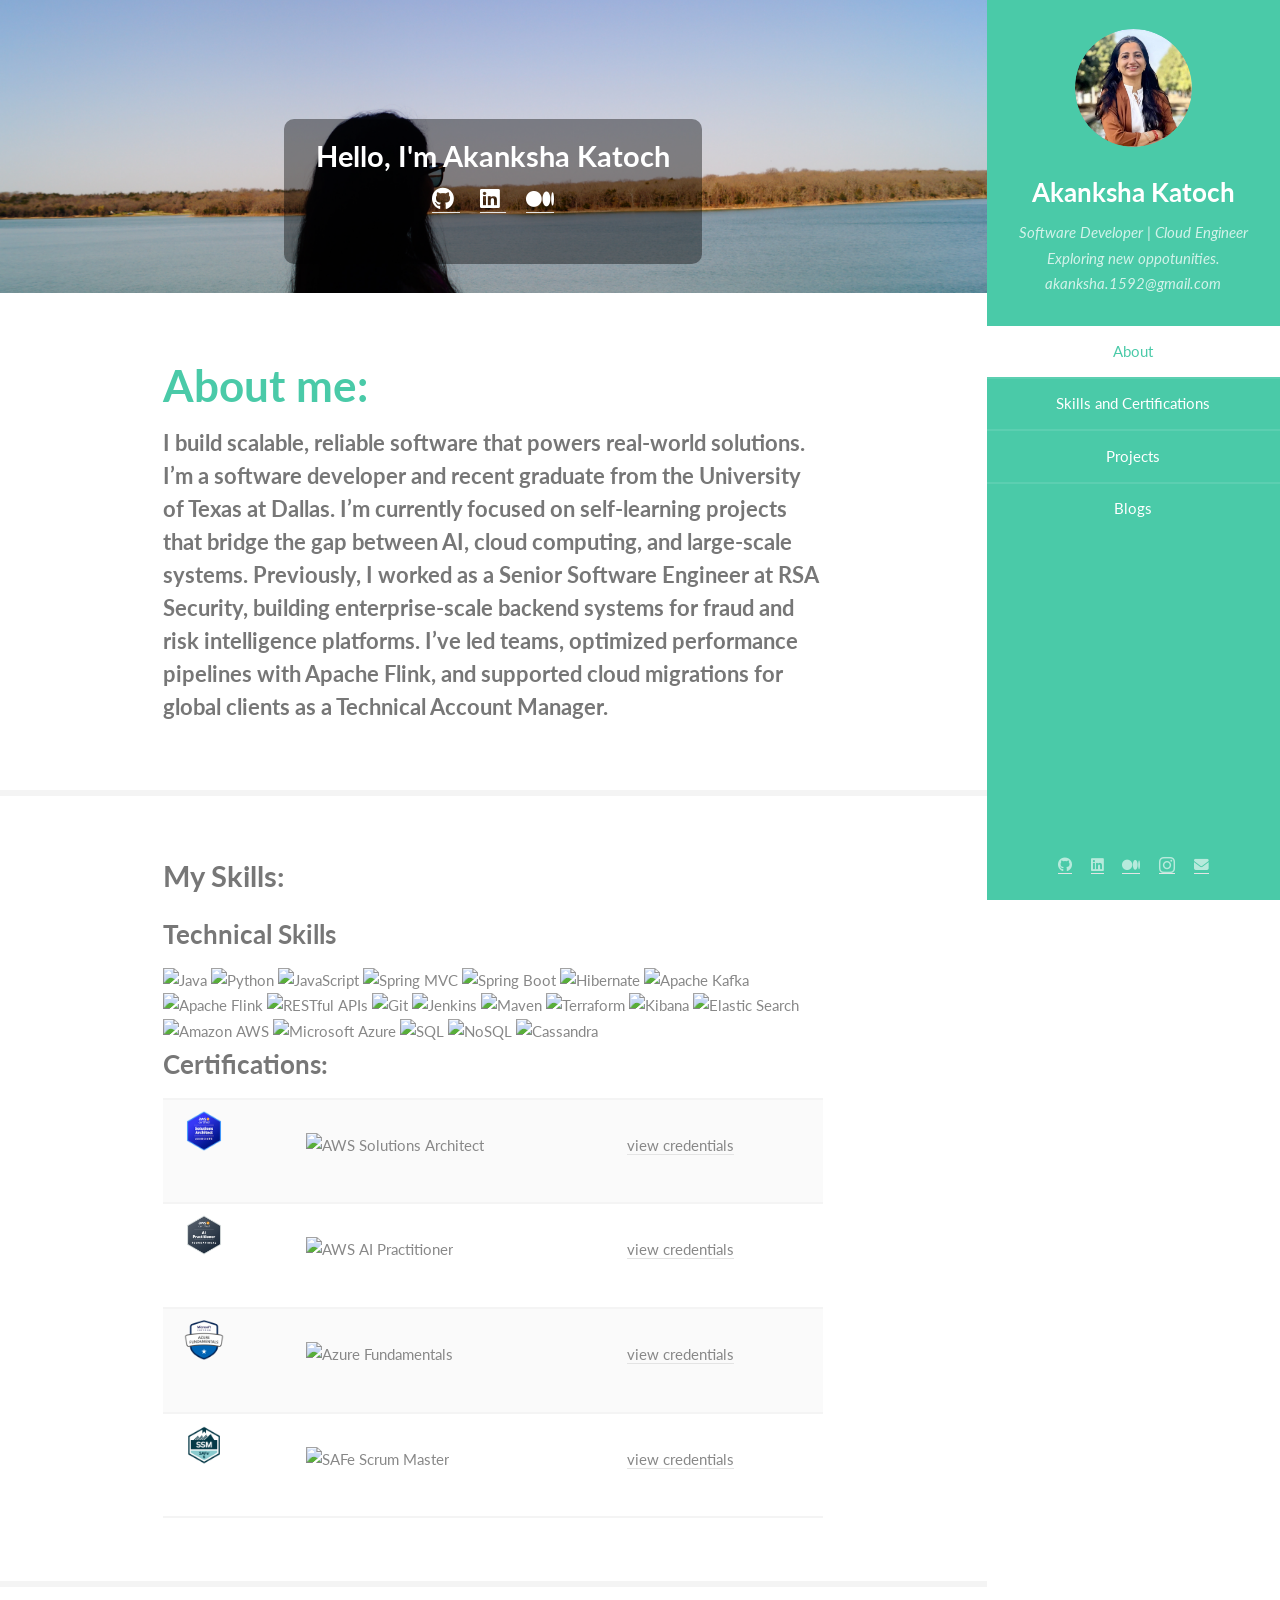
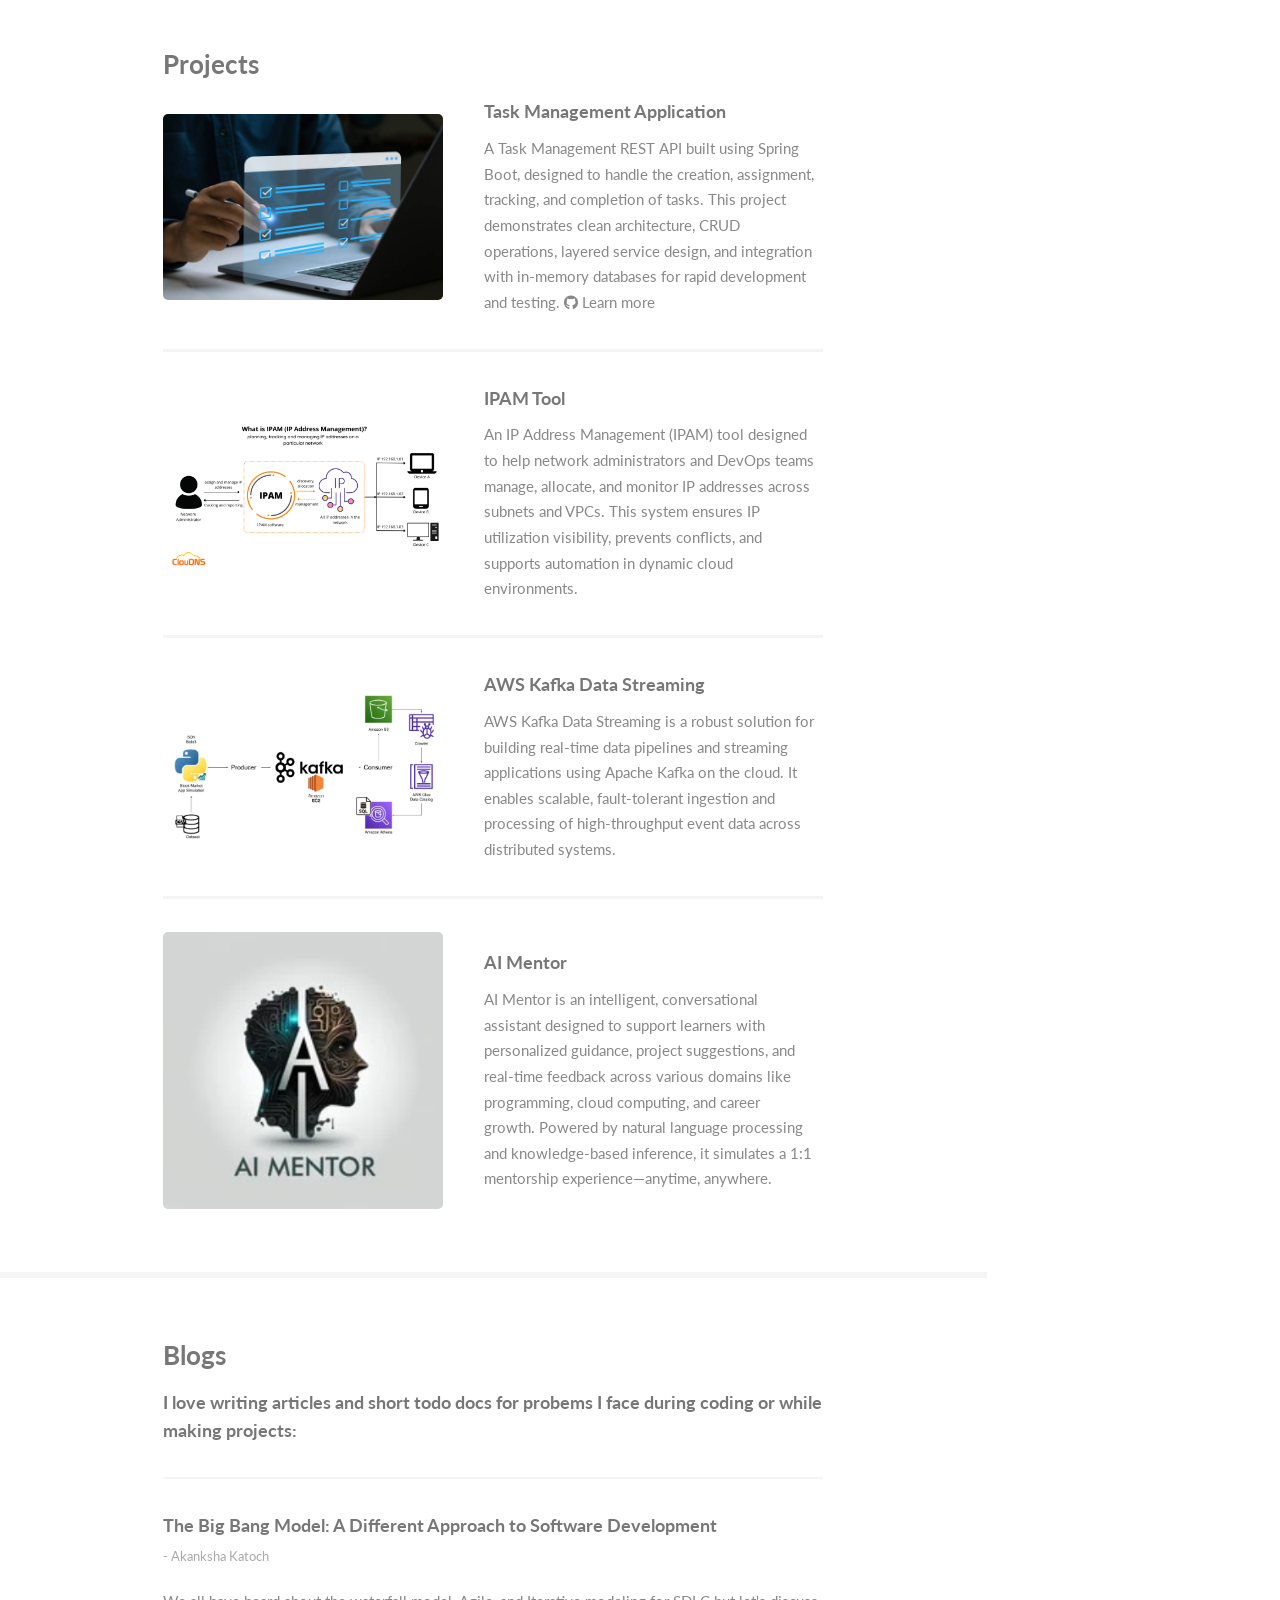
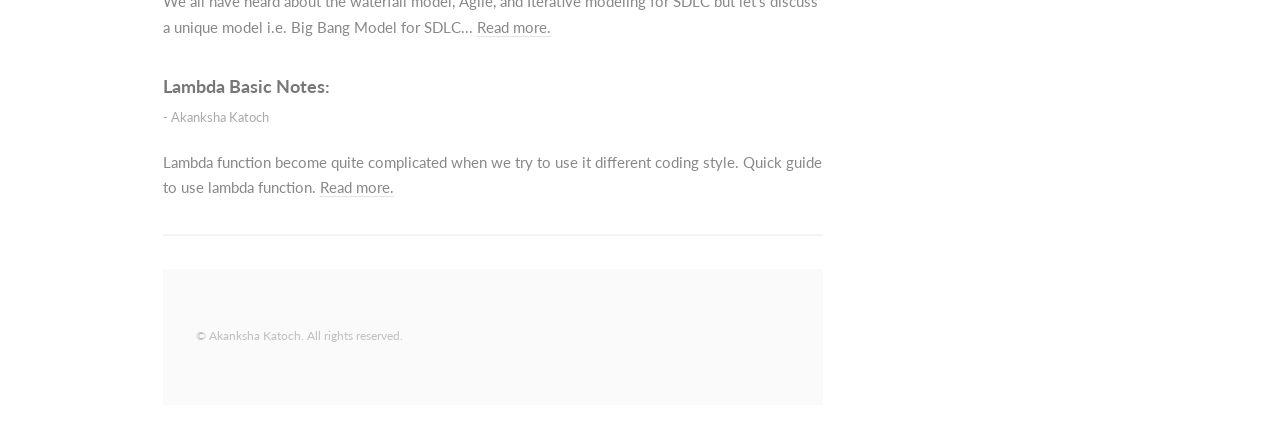
==== commit 431fa305: "minor changes" ====
--- a/index.html
+++ b/index.html
@@ -160,11 +160,13 @@
 								<td><img src="images/AWSCert1.png" alt="AWS" class="badge-icon" /></td>
 								<td><img src="https://img.shields.io/badge/AWS%20Certified-Solutions%20Architect%20Associate-232F3E?style=flat&logo=amazonaws&logoColor=white"
 										alt="AWS Solutions Architect" /></td>
+								<td> <p> <a href="https://www.credly.com/badges/95937ccb-f5d1-4b18-b4ca-090ab8de21b0/public_url">view credentials</a></p></td>
 							</tr>
 							<tr>
 								<td><img src="images/AWSCert2.png" alt="AWS" class="badge-icon" /></td>
 								<td><img src="https://img.shields.io/badge/AWS%20Certified-AI%20Practitioner-FF9900?style=flat&logo=amazonaws&logoColor=white"
 										alt="AWS AI Practitioner" /></td>
+								<td> <p> <a href="https://www.credly.com/badges/83cee9dd-f523-4a21-85a2-a56720db1157/public_url">view credentials</a></p></td>
 
 							</tr>
 							<tr>
@@ -172,19 +174,16 @@
 								<td> <img
 										src="https://img.shields.io/badge/Microsoft%20Certified-Azure%20Fundamentals-0078D4?style=flat&logo=microsoftazure&logoColor=white"
 										alt="Azure Fundamentals" /></td>
-
+								<td> <p> <a href="https://www.credly.com/badges/11668786-7807-41de-b99b-05f01da15782/public_url">view credentials</a></p></td>
 							</tr>
 							<tr>
 								<td><img src="images/SafeCert.png" alt="SAFe" class="badge-icon" /></td>
 								<td><img src="https://img.shields.io/badge/Certified-SAFe%206%20Scrum%20Master-5B3BBE?style=flat&logo=scrumalliance&logoColor=white"
 										alt="SAFe Scrum Master" /></td>
-
-							</tr>
-							<!--<tr>
-										<td>Item Five</td>
-										<td>Ante turpis integer aliquet porttitor.</td> -->
-
-							</tr>
+								<td> <p> <a href="https://www.credly.com/badges/ca95424f-00cd-4e1d-be5c-e6db39099ca4/linked_in_profile">view credentials</a></p></td>
+
+							</tr>
+					
 						</tbody>
 					</table>
 			</section>
@@ -193,19 +192,19 @@
 			<section id="three">
 				<div class="container">
 					<h3>Projects</h3>
-					<!-- <p>Integer eu ante ornare amet commetus vestibulum blandit integer in curae ac faucibus integer non.
-						Adipiscing cubilia elementum integer. Integer eu ante ornare amet commetus.</p> -->
 					<div class="features">
 						<article>
-							<a href="#" class="image"><img src="images/TaskManagement.jpg" alt="" /></a>
+							<a href="https://github.com/akankshaKatoch/task-management-rest-spring" class="image"><img src="images/TaskManagement.jpg" alt="" /></a>
 							<div class="inner">
 								<h4>Task Management Application</h4>
+								
+
 
 								<p>A Task Management REST API built using Spring Boot, designed to handle the creation, 
 									assignment, tracking, and completion of tasks. This project demonstrates clean architecture, 
 									CRUD operations, layered service design, and 
-									integration with in-memory databases for rapid development and testing.</p>
-
+									integration with in-memory databases for rapid development and testing.
+								<a href="https://github.com/akankshaKatoch/task-management-rest-spring" class="icon brands fa-github"><span class="label">Github</span>  Learn more</a></p>
 							</div>
 						</article>
 						<article>
@@ -242,38 +241,6 @@
 				</div>
 			</section>
 
-			<!-- Four -->
-			<!--
-			
-			<section id="four">
-				<div class="container">
-					<h3>Contact Me</h3>
-					<p>Integer eu ante ornare amet commetus vestibulum blandit integer in curae ac faucibus integer non.
-						Adipiscing cubilia elementum integer. Integer eu ante ornare amet commetus.</p>
-					<form method="post" action="#">
-						<div class="row gtr-uniform">
-							<div class="col-6 col-12-xsmall"><input type="text" name="name" id="name"
-									placeholder="Name" /></div>
-							<div class="col-6 col-12-xsmall"><input type="email" name="email" id="email"
-									placeholder="Email" /></div>
-							<div class="col-12"><input type="text" name="subject" id="subject" placeholder="Subject" />
-							</div>
-							<div class="col-12"><textarea name="message" id="message" placeholder="Message"
-									rows="6"></textarea></div>
-							<div class="col-12">
-								<ul class="actions">
-									<li><input type="submit" class="primary" value="Send Message" /></li>
-									<li><input type="reset" value="Reset Form" /></li>
-								</ul>
-							</div>
-						</div>
-					</form>
-				</div>
-			</section>
-			-->
-
-
-
 			<section id="five">
 				<div class="container">
 					<h3>Blogs</h3>
@@ -281,14 +248,7 @@
 					<section>
 						<h4>I love writing articles and short todo docs for probems I face during coding or while making
 							projects: </h4>
-						<!--
-						<p>This is <b>bold</b> and this is <strong>strong</strong>. This is <i>italic</i> and this is
-							<em>emphasized</em>.
-							This is <sup>superscript</sup> text and this is <sub>subscript</sub> text.
-							This is <u>underlined</u> and this is code: <code>for (;;) { ... }</code>. Finally, <a
-								href="#">this is a link</a>.
-						</p>
-						-->
+					
 						<hr />
 						<header>
 							<h4>The Big Bang Model: A Different Approach to Software Development</h4>
@@ -311,366 +271,13 @@
 						</p>
 
 						<hr />
-						<!--
-						<h2>Heading Level 2</h2>
-						<h3>Heading Level 3</h3>
-						<h4>Heading Level 4</h4>
-						<h5>Heading Level 5</h5>
-						<h6>Heading Level 6</h6>
-						<hr />
-						<h5>Blockquote</h5>
-						<blockquote>Fringilla nisl. Donec accumsan interdum nisi, quis tincidunt felis sagittis eget
-							tempus euismod. Vestibulum ante ipsum primis in faucibus vestibulum. Blandit adipiscing eu
-							felis iaculis volutpat ac adipiscing accumsan faucibus. Vestibulum ante ipsum primis in
-							faucibus lorem ipsum dolor sit amet nullam adipiscing eu felis.</blockquote>
-						<h5>Preformatted</h5>
-						<pre><code>i = 0;
-
-while (!deck.isInOrder()) {
-    print 'Iteration ' + i;
-    deck.shuffle();
-    i++;
-}
-
-print 'It took ' + i + ' iterations to sort the deck.';</code></pre>
-					</section>
-
-					<section>
-						<h4>Lists</h4>
-						<div class="row">
-							<div class="col-6 col-12-xsmall">
-								<h5>Unordered</h5>
-								<ul>
-									<li>Dolor pulvinar etiam magna etiam.</li>
-									<li>Sagittis adipiscing lorem eleifend.</li>
-									<li>Felis enim feugiat dolore viverra.</li>
-								</ul>
-								<h5>Alternate</h5>
-								<ul class="alt">
-									<li>Dolor pulvinar etiam magna etiam.</li>
-									<li>Sagittis adipiscing lorem eleifend.</li>
-									<li>Felis enim feugiat dolore viverra.</li>
-								</ul>
-							</div>
-							<div class="col-6 col-12-xsmall">
-								<h5>Ordered</h5>
-								<ol>
-									<li>Dolor pulvinar etiam magna etiam.</li>
-									<li>Etiam vel felis at lorem sed viverra.</li>
-									<li>Felis enim feugiat dolore viverra.</li>
-									<li>Dolor pulvinar etiam magna etiam.</li>
-									<li>Etiam vel felis at lorem sed viverra.</li>
-									<li>Felis enim feugiat dolore viverra.</li>
-								</ol>
-								<h5>Icons</h5>
-								<ul class="icons">
-									<li><a href="#" class="icon brands fa-twitter"><span
-												class="label">Twitter</span></a></li>
-									<li><a href="#" class="icon brands fa-facebook-f"><span
-												class="label">Facebook</span></a></li>
-									<li><a href="#" class="icon brands fa-instagram"><span
-												class="label">Instagram</span></a></li>
-									<li><a href="#" class="icon brands fa-github"><span class="label">Github</span></a>
-									</li>
-									<li><a href="#" class="icon brands fa-dribbble"><span
-												class="label">Dribbble</span></a></li>
-									<li><a href="#" class="icon brands fa-tumblr"><span class="label">Tumblr</span></a>
-									</li>
-								</ul>
-							</div>
-						</div>
-						<h5>Actions</h5>
-						<ul class="actions">
-							<li><a href="#" class="button primary">Default</a></li>
-							<li><a href="#" class="button">Default</a></li>
-							<li><a href="#" class="button alt">Default</a></li>
-						</ul>
-						<ul class="actions small">
-							<li><a href="#" class="button primary small">Small</a></li>
-							<li><a href="#" class="button small">Small</a></li>
-							<li><a href="#" class="button alt small">Small</a></li>
-						</ul>
-						<div class="row">
-							<div class="col-3 col-6-medium col-12-xsmall">
-								<ul class="actions stacked">
-									<li><a href="#" class="button primary">Default</a></li>
-									<li><a href="#" class="button">Default</a></li>
-									<li><a href="#" class="button alt">Default</a></li>
-								</ul>
-							</div>
-							<div class="col-3 col-6 col-12-xsmall">
-								<ul class="actions stacked">
-									<li><a href="#" class="button primary small">Small</a></li>
-									<li><a href="#" class="button small">Small</a></li>
-									<li><a href="#" class="button alt small">Small</a></li>
-								</ul>
-							</div>
-							<div class="col-3 col-6-medium col-12-xsmall">
-								<ul class="actions stacked">
-									<li><a href="#" class="button primary fit">Default</a></li>
-									<li><a href="#" class="button fit">Default</a></li>
-									<li><a href="#" class="button alt fit">Default</a></li>
-								</ul>
-							</div>
-							<div class="col-3 col-6-medium col-12-xsmall">
-								<ul class="actions stacked">
-									<li><a href="#" class="button primary small fit">Small</a></li>
-									<li><a href="#" class="button small fit">Small</a></li>
-									<li><a href="#" class="button alt small fit">Small</a></li>
-								</ul>
-							</div>
-						</div>
-					</section>
-
-					<section>
-						<h4>Table</h4>
-						<h5>Default</h5>
-						<div class="table-wrapper">
-							<table>
-								<thead>
-									<tr>
-										<th>Name</th>
-										<th>Description</th>
-										<th>Price</th>
-									</tr>
-								</thead>
-								<tbody>
-									<tr>
-										<td>Item One</td>
-										<td>Ante turpis integer aliquet porttitor.</td>
-										<td>29.99</td>
-									</tr>
-									<tr>
-										<td>Item Two</td>
-										<td>Vis ac commodo adipiscing arcu aliquet.</td>
-										<td>19.99</td>
-									</tr>
-									<tr>
-										<td>Item Three</td>
-										<td> Morbi faucibus arcu accumsan lorem.</td>
-										<td>29.99</td>
-									</tr>
-									<tr>
-										<td>Item Four</td>
-										<td>Vitae integer tempus condimentum.</td>
-										<td>19.99</td>
-									</tr>
-									<tr>
-										<td>Item Five</td>
-										<td>Ante turpis integer aliquet porttitor.</td>
-										<td>29.99</td>
-									</tr>
-								</tbody>
-								<tfoot>
-									<tr>
-										<td colspan="2"></td>
-										<td>100.00</td>
-									</tr>
-								</tfoot>
-							</table>
-						</div>
-
-						<h5>Alternate</h5>
-						<div class="table-wrapper">
-							<table class="alt">
-								<thead>
-									<tr>
-										<th>Name</th>
-										<th>Description</th>
-										<th>Price</th>
-									</tr>
-								</thead>
-								<tbody>
-									<tr>
-										<td>Item One</td>
-										<td>Ante turpis integer aliquet porttitor.</td>
-										<td>29.99</td>
-									</tr>
-									<tr>
-										<td>Item Two</td>
-										<td>Vis ac commodo adipiscing arcu aliquet.</td>
-										<td>19.99</td>
-									</tr>
-									<tr>
-										<td>Item Three</td>
-										<td> Morbi faucibus arcu accumsan lorem.</td>
-										<td>29.99</td>
-									</tr>
-									<tr>
-										<td>Item Four</td>
-										<td>Vitae integer tempus condimentum.</td>
-										<td>19.99</td>
-									</tr>
-									<tr>
-										<td>Item Five</td>
-										<td>Ante turpis integer aliquet porttitor.</td>
-										<td>29.99</td>
-									</tr>
-								</tbody>
-								<tfoot>
-									<tr>
-										<td colspan="2"></td>
-										<td>100.00</td>
-									</tr>
-								</tfoot>
-							</table>
-						</div>
-					</section>
-
-					<section>
-						<h4>Buttons</h4>
-						<ul class="actions">
-							<li><a href="#" class="button primary">Primary</a></li>
-							<li><a href="#" class="button">Default</a></li>
-							<li><a href="#" class="button alt">Alternate</a></li>
-						</ul>
-						<ul class="actions">
-							<li><a href="#" class="button primary large">Large</a></li>
-							<li><a href="#" class="button">Default</a></li>
-							<li><a href="#" class="button alt small">Small</a></li>
-						</ul>
-						<ul class="actions fit">
-							<li><a href="#" class="button primary fit">Fit</a></li>
-							<li><a href="#" class="button fit">Fit</a></li>
-							<li><a href="#" class="button alt fit">Fit</a></li>
-						</ul>
-						<ul class="actions fit small">
-							<li><a href="#" class="button primary fit small">Fit + Small</a></li>
-							<li><a href="#" class="button fit small">Fit + Small</a></li>
-							<li><a href="#" class="button alt fit small">Fit + Small</a></li>
-						</ul>
-						<ul class="actions">
-							<li><a href="#" class="button primary icon solid fa-download">Icon</a></li>
-							<li><a href="#" class="button icon solid fa-download">Icon</a></li>
-							<li><a href="#" class="button alt icon solid fa-check">Icon</a></li>
-						</ul>
-						<ul class="actions">
-							<li><span class="button primary disabled">Primary</span></li>
-							<li><span class="button disabled">Default</span></li>
-							<li><span class="button alt disabled">Alternate</span></li>
-						</ul>
-					</section>
-
-					<section>
-						<h4>Form</h4>
-						<form method="post" action="#">
-							<div class="row gtr-uniform">
-								<div class="col-6 col-12-xsmall">
-									<input type="text" name="demo-name" id="demo-name" value="" placeholder="Name" />
-								</div>
-								<div class="col-6 col-12-xsmall">
-									<input type="email" name="demo-email" id="demo-email" value=""
-										placeholder="Email" />
-								</div>
-								<div class="col-12">
-									<select name="demo-category" id="demo-category">
-										<option value="">- Category -</option>
-										<option value="1">Manufacturing</option>
-										<option value="1">Shipping</option>
-										<option value="1">Administration</option>
-										<option value="1">Human Resources</option>
-									</select>
-								</div>
-								<div class="col-4 col-12-medium">
-									<input type="radio" id="demo-priority-low" name="demo-priority" checked>
-									<label for="demo-priority-low">Low Priority</label>
-								</div>
-								<div class="col-4 col-12-medium">
-									<input type="radio" id="demo-priority-normal" name="demo-priority">
-									<label for="demo-priority-normal">Normal Priority</label>
-								</div>
-								<div class="col-4 col-12-medium">
-									<input type="radio" id="demo-priority-high" name="demo-priority">
-									<label for="demo-priority-high">High Priority</label>
-								</div>
-								<div class="col-6 col-12-medium">
-									<input type="checkbox" id="demo-copy" name="demo-copy">
-									<label for="demo-copy">Email me a copy of this message</label>
-								</div>
-								<div class="col-6 col-12-medium">
-									<input type="checkbox" id="demo-human" name="demo-human" checked>
-									<label for="demo-human">I am a human and not a robot</label>
-								</div>
-								<div class="col-12">
-									<textarea name="demo-message" id="demo-message" placeholder="Enter your message"
-										rows="6"></textarea>
-								</div>
-								<div class="col-12">
-									<ul class="actions">
-										<li><input type="submit" value="Send Message" /></li>
-										<li><input type="reset" value="Reset" class="alt" /></li>
-									</ul>
-								</div>
-							</div>
-						</form>
-					</section>
-
-					<section>
-						<h4>Image</h4>
-						<h5>Fit</h5>
-						<span class="image fit"><img src="images/banner.jpg" alt="" /></span>
-						<div class="box alt">
-							<div class="row gtr-50 gtr-uniform">
-								<div class="col-4"><span class="image fit"><img src="images/pic01.jpg" alt="" /></span>
-								</div>
-								<div class="col-4"><span class="image fit"><img src="images/pic02.jpg" alt="" /></span>
-								</div>
-								<div class="col-4"><span class="image fit"><img src="images/pic03.jpg" alt="" /></span>
-								</div>
-								<div class="col-4"><span class="image fit"><img src="images/pic02.jpg" alt="" /></span>
-								</div>
-								<div class="col-4"><span class="image fit"><img src="images/pic03.jpg" alt="" /></span>
-								</div>
-								<div class="col-4"><span class="image fit"><img src="images/pic01.jpg" alt="" /></span>
-								</div>
-								<div class="col-4"><span class="image fit"><img src="images/pic03.jpg" alt="" /></span>
-								</div>
-								<div class="col-4"><span class="image fit"><img src="images/pic01.jpg" alt="" /></span>
-								</div>
-								<div class="col-4"><span class="image fit"><img src="images/pic02.jpg" alt="" /></span>
-								</div>
-							</div>
-						</div>
-						<h5>Left &amp; Right</h5>
-						<p><span class="image left"><img src="images/avatar.jpg" alt="" /></span>Fringilla nisl. Donec
-							accumsan interdum nisi, quis tincidunt felis sagittis eget. tempus euismod. Vestibulum ante
-							ipsum primis in faucibus vestibulum. Blandit adipiscing eu felis iaculis volutpat ac
-							adipiscing accumsan eu faucibus. Integer ac pellentesque praesent tincidunt felis sagittis
-							eget. tempus euismod. Vestibulum ante ipsum primis in faucibus vestibulum. Blandit
-							adipiscing eu felis iaculis volutpat ac adipiscing accumsan eu faucibus. Integer ac
-							pellentesque praesent. Donec accumsan interdum nisi, quis tincidunt felis sagittis eget.
-							tempus euismod. Vestibulum ante ipsum primis in faucibus vestibulum. Blandit adipiscing eu
-							felis iaculis volutpat ac adipiscing accumsan eu faucibus. Integer ac pellentesque praesent
-							tincidunt felis sagittis eget. tempus euismod. Vestibulum ante ipsum primis in faucibus
-							vestibulum. Blandit adipiscing eu felis iaculis volutpat ac adipiscing accumsan eu faucibus.
-							Integer ac pellentesque praesent.</p>
-						<p><span class="image right"><img src="images/avatar.jpg" alt="" /></span>Fringilla nisl. Donec
-							accumsan interdum nisi, quis tincidunt felis sagittis eget. tempus euismod. Vestibulum ante
-							ipsum primis in faucibus vestibulum. Blandit adipiscing eu felis iaculis volutpat ac
-							adipiscing accumsan eu faucibus. Integer ac pellentesque praesent tincidunt felis sagittis
-							eget. tempus euismod. Vestibulum ante ipsum primis in faucibus vestibulum. Blandit
-							adipiscing eu felis iaculis volutpat ac adipiscing accumsan eu faucibus. Integer ac
-							pellentesque praesent. Donec accumsan interdum nisi, quis tincidunt felis sagittis eget.
-							tempus euismod. Vestibulum ante ipsum primis in faucibus vestibulum. Blandit adipiscing eu
-							felis iaculis volutpat ac adipiscing accumsan eu faucibus. Integer ac pellentesque praesent
-							tincidunt felis sagittis eget. tempus euismod. Vestibulum ante ipsum primis in faucibus
-							vestibulum. Blandit adipiscing eu felis iaculis volutpat ac adipiscing accumsan eu faucibus.
-							Integer ac pellentesque praesent.</p>
-					</section>
-
-				</div>
-			</section>
-
-
-		</div>
-	-->
+						
 
 						<!-- Footer -->
 						<section id="footer">
 							<div class="container">
 								<ul class="copyright">
 									<li>&copy; Akanksha Katoch. All rights reserved.</li>
-									<!-- <li>Design: <a href="http://html5up.net">HTML5 UP</a></li> -->
 								</ul>
 							</div>
 						</section>
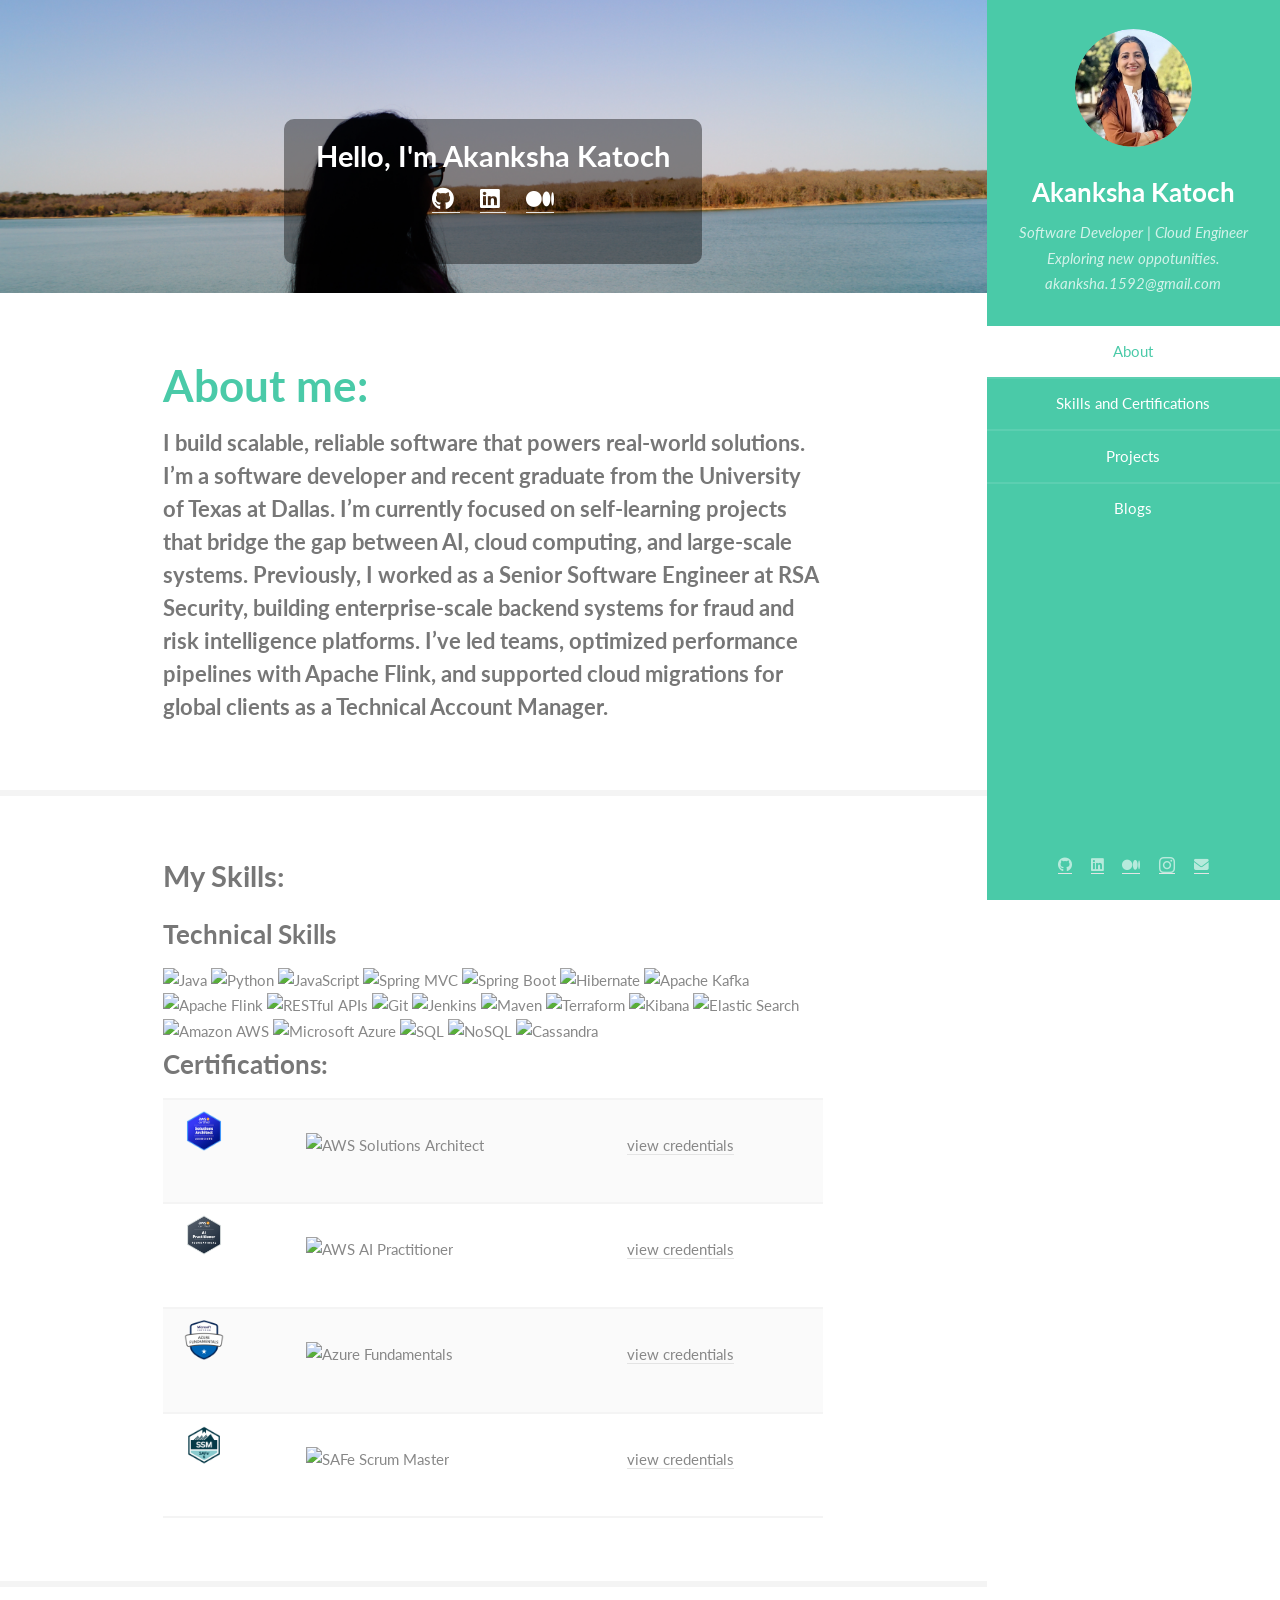
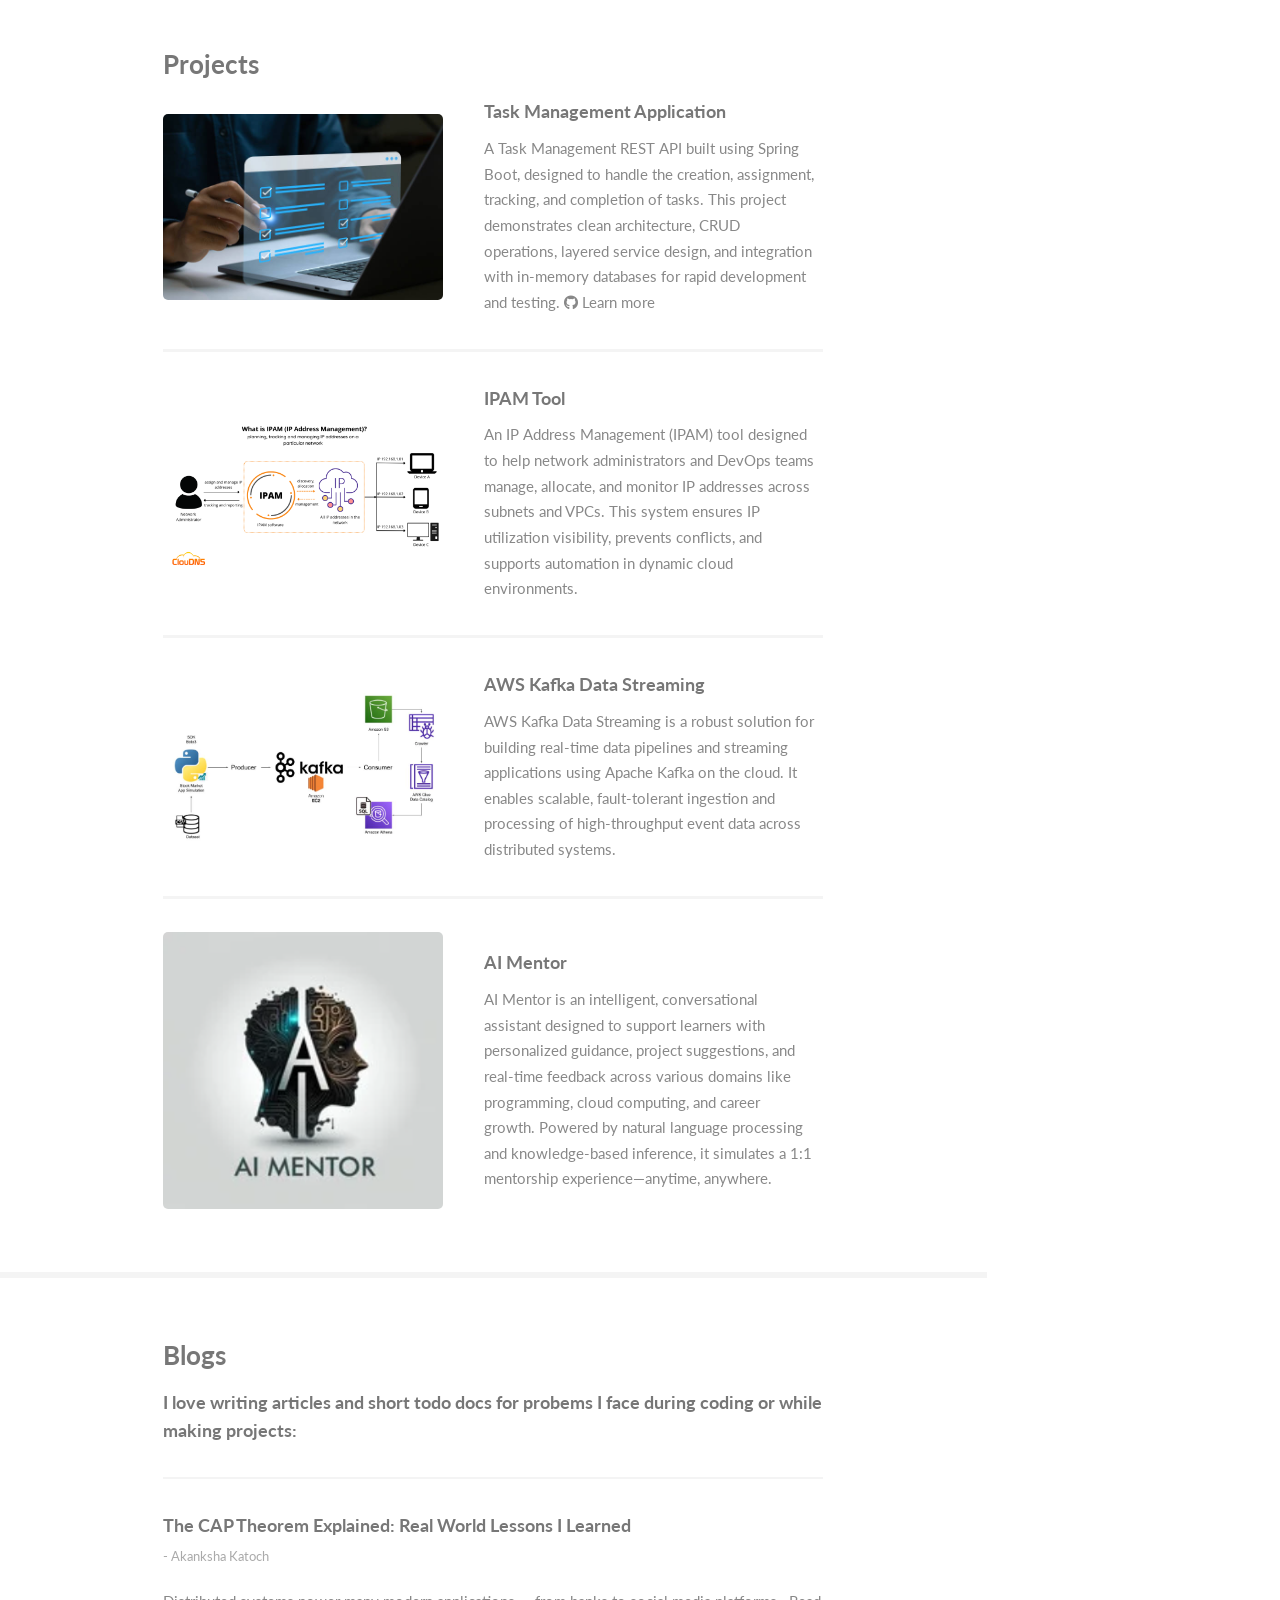
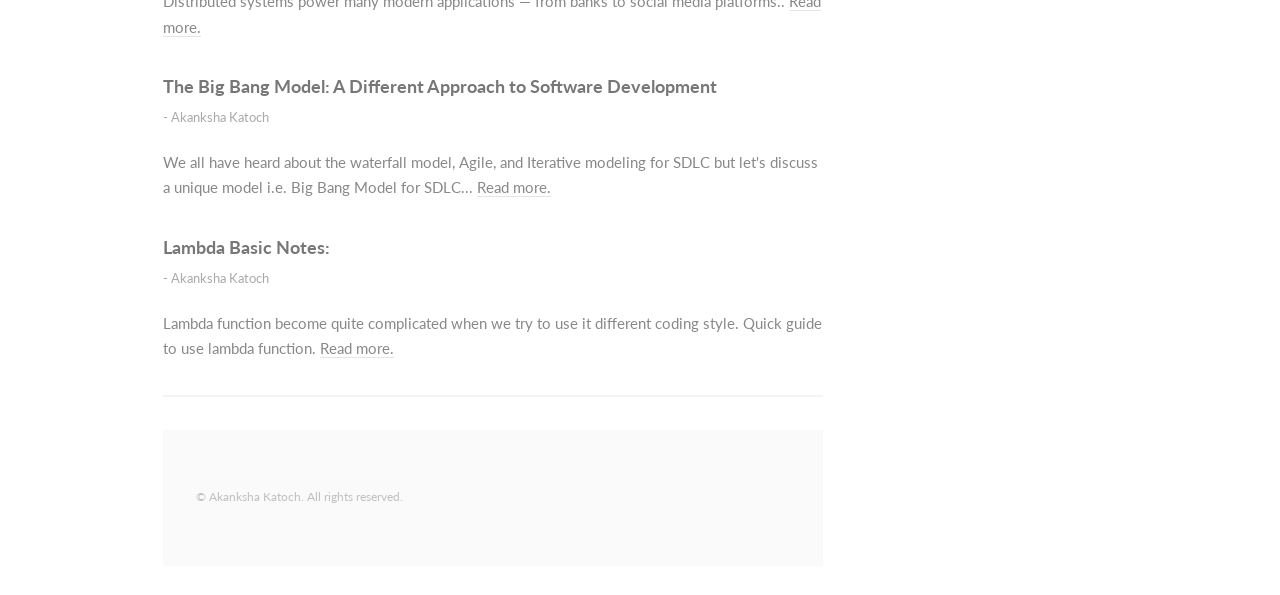
==== commit 0a488a92: "Article Update" ====
--- a/index.html
+++ b/index.html
@@ -251,6 +251,15 @@
 					
 						<hr />
 						<header>
+							<h4>The CAP Theorem Explained: Real World Lessons I Learned</h4>
+							<p>- Akanksha Katoch</p>
+						</header>
+						<p>Distributed systems power many modern applications — from banks to social media platforms..
+							<a
+								href="https://medium.com/@akanksha.1592/the-cap-theorem-explained-real-world-lessons-i-learned-57d599da1d35">Read
+								more.</a>
+						</p>
+						<header>
 							<h4>The Big Bang Model: A Different Approach to Software Development</h4>
 							<p>- Akanksha Katoch</p>
 						</header>
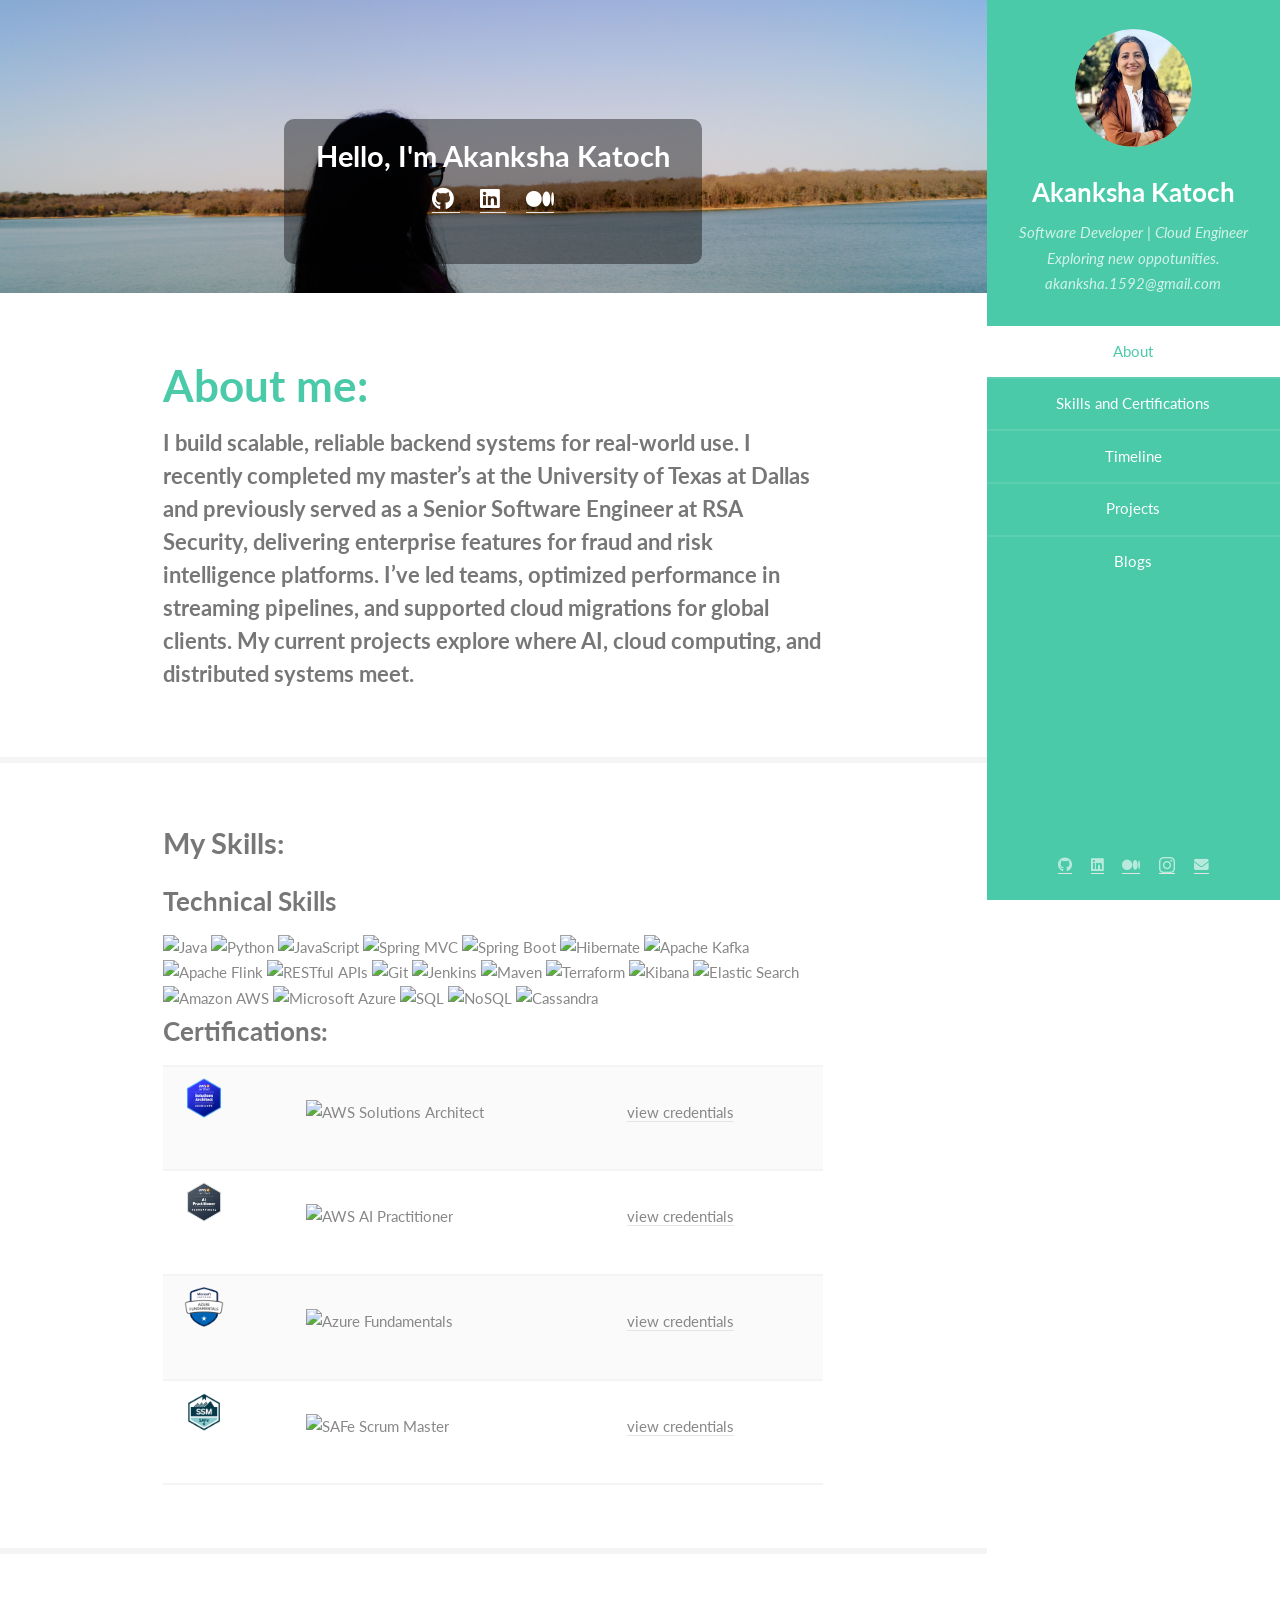
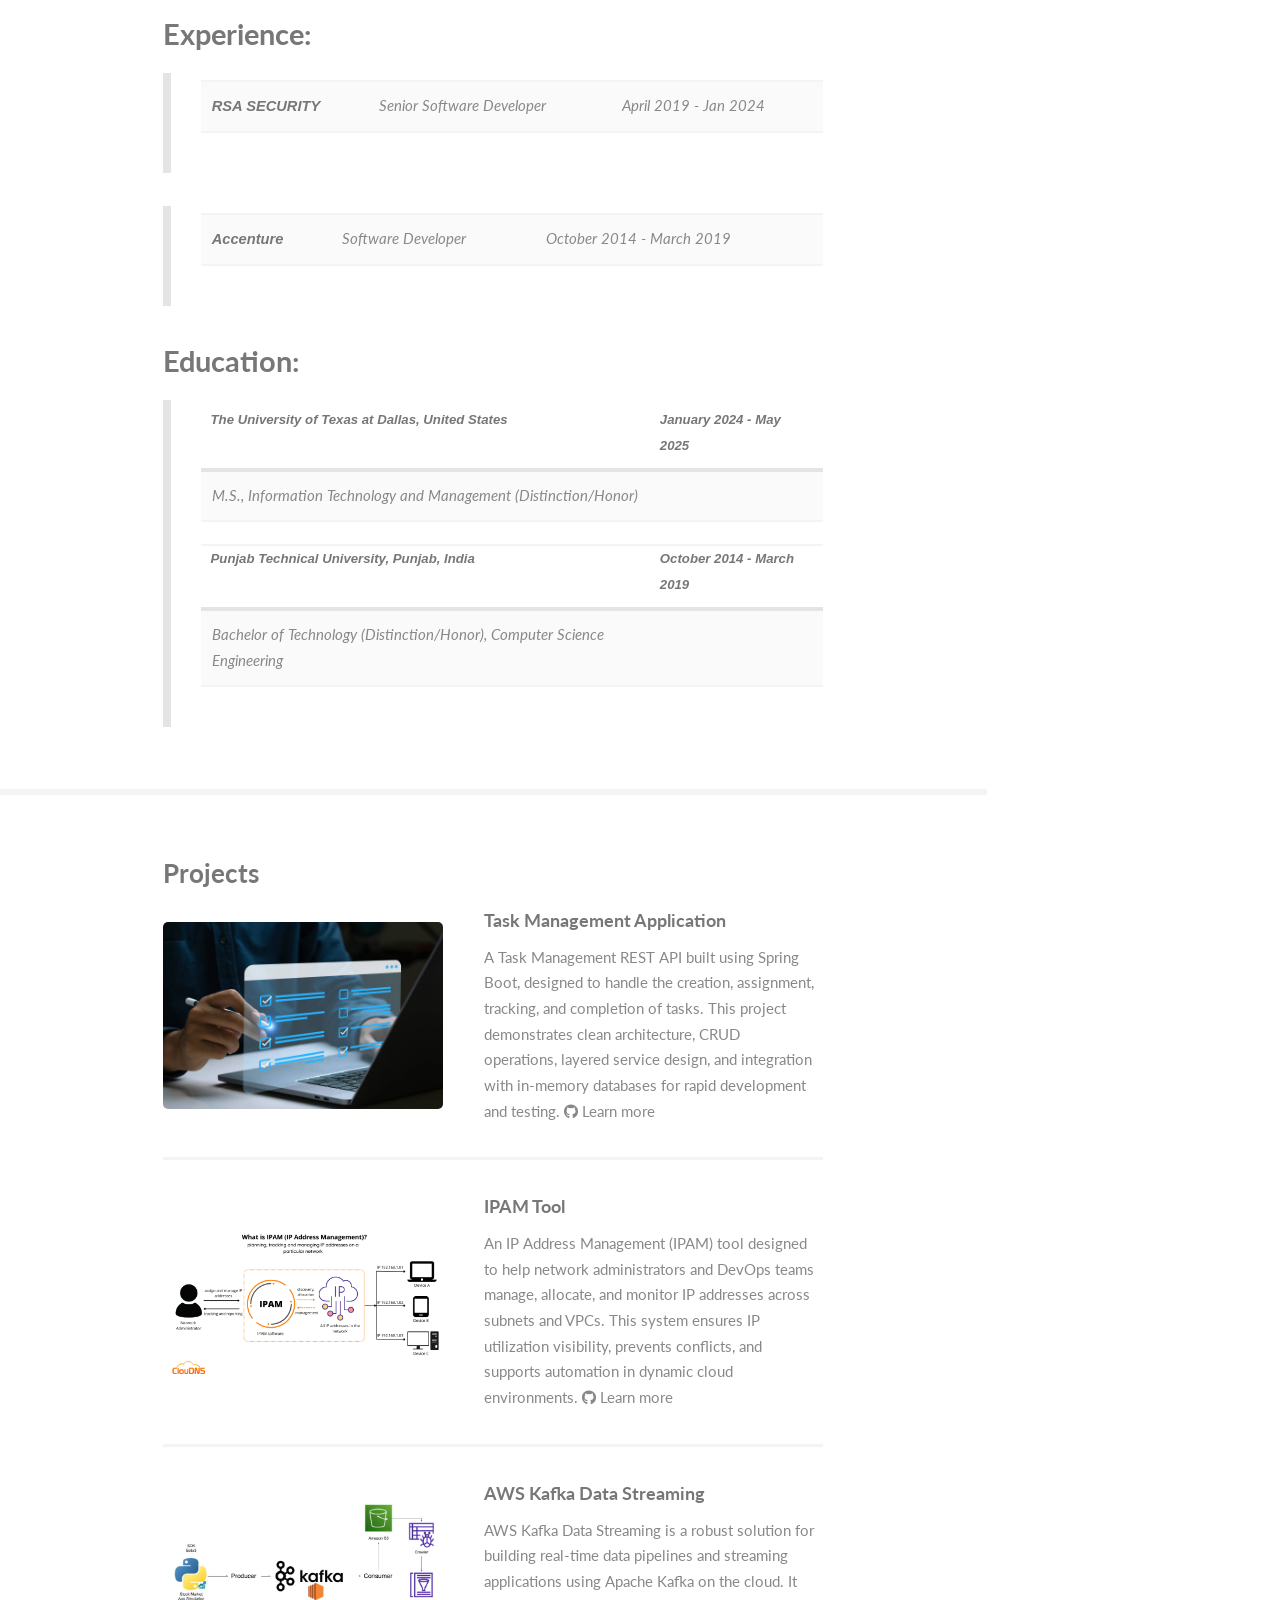
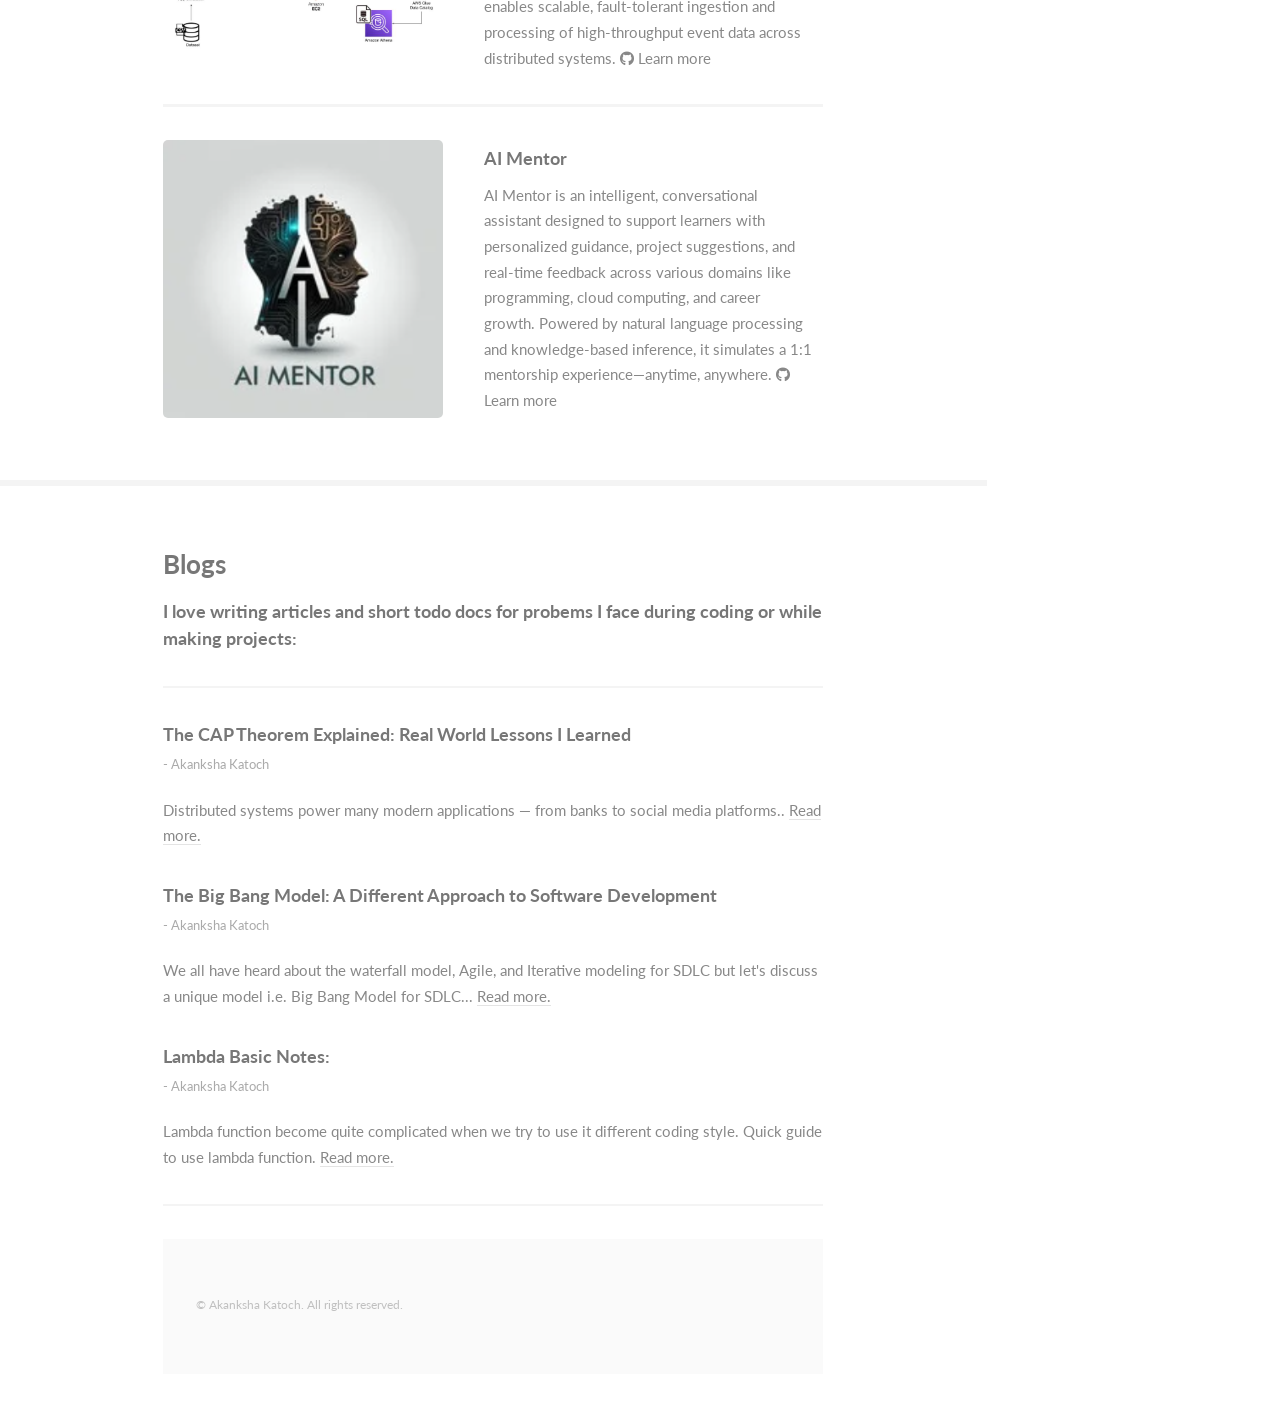
==== commit 575bee02: "Timeline section addition" ====
--- a/index.html
+++ b/index.html
@@ -24,6 +24,7 @@
 			<ul>
 				<li><a href="#about" class="active">About</a></li>
 				<li><a href="#skills">Skills and Certifications</a></li>
+				<li><a href="#timeline">Timeline</a></li>
 				<li><a href="#three">Projects</a></li>
 				<li><a href="#five">Blogs</a></li>
 			</ul>
@@ -79,16 +80,10 @@
 				<div class="container">
 					<header class="major">
 						<h2>About me:</h2>
-						<p>I build scalable, reliable software that powers real-world solutions.</br>I’m a software
-							developer and recent graduate from the University of Texas at Dallas.
-							I’m currently focused on self-learning projects that bridge the gap between AI, cloud
-							computing,
-							and large-scale systems.
-							Previously, I worked as a Senior Software Engineer at RSA Security, building
-							enterprise-scale
-							backend systems for fraud and risk intelligence platforms.
-							I’ve led teams, optimized performance pipelines with Apache Flink, and supported cloud
-							migrations for global clients as a Technical Account Manager.</p>
+						<p>I build scalable, reliable backend systems for real-world use. I recently completed my master’s at the University of Texas at Dallas and previously served as a Senior Software Engineer at RSA Security, delivering enterprise features for fraud and risk intelligence platforms.
+							I’ve led teams, optimized performance in streaming pipelines, and supported cloud migrations for global clients. My current projects explore where AI, cloud computing, and distributed systems meet.
+							
+							</p>
 
 					</header>
 				</div>
@@ -188,6 +183,69 @@
 					</table>
 			</section>
 
+			<section id="timeline">
+				<div class="container">
+					<h2>Experience:</h2>
+				
+					<blockquote>
+										<div class="table-wrapper">
+											<table>
+												<tbody>
+													<tr>
+														<td><b>RSA SECURITY</b></td>
+														<td>Senior Software Developer</td>
+														<td><i>April 2019 - Jan 2024</i></td>
+													</tr>
+												</tbody>
+											</table></blockquote>
+					<blockquote>
+										<div class="table-wrapper">
+											<table>
+												<tbody>
+													<tr>
+														<td><b>Accenture</b></td>
+														<td>Software Developer</td>
+														<td><i>October 2014 - March 2019</i></td>
+													</tr>
+												</tbody>
+											</table></blockquote>
+
+
+					<h2>Education:  </h2>
+					<blockquote>
+										<div class="table-wrapper">
+											<table>
+												<thead>
+													<tr>
+														<th><b>The University of Texas at Dallas, United States</b></th>
+														<th><i>January 2024 - May 2025</i></th>
+													</tr>
+												</thead>
+												<tbody>
+													<tr>
+														<td>M.S., Information Technology and Management (Distinction/Honor)  </td>
+														<td></td>
+														
+													</tr>
+													<tr><td></td></tr>
+
+												</tbody>
+												<thead>
+													<tr>
+														<th>Punjab Technical University, Punjab, India</th>
+														<th><i>October 2014 - March 2019</i></th>
+													</tr>
+												</thead>
+												<tbody>
+													<tr>
+														<td>Bachelor of Technology (Distinction/Honor), Computer Science Engineering</b></td>
+														<td></td>
+													</tr>
+												</tbody>
+											</table></blockquote>
+			
+			</section>
+
 			<!-- Three -->
 			<section id="three">
 				<div class="container">
@@ -196,7 +254,7 @@
 						<article>
 							<a href="https://github.com/akankshaKatoch/task-management-rest-spring" class="image"><img src="images/TaskManagement.jpg" alt="" /></a>
 							<div class="inner">
-								<h4>Task Management Application</h4>
+								<h4><a href="https://github.com/akankshaKatoch/task-management-rest-spring">Task Management Application</a></h4>
 								
 
 
@@ -208,33 +266,36 @@
 							</div>
 						</article>
 						<article>
-							<a href="#" class="image"><img src="images/IPAM.png" alt="" /></a>
+							<a href="https://github.com/akankshaKatoch/IPAM-Tool" class="image"><img src="images/IPAM.png" alt="" /></a>
 							<div class="inner">
-								<h4>IPAM Tool</h4>
+								<h4><a href="https://github.com/akankshaKatoch/IPAM-Tool">IPAM Tool </a></h4>
 								<p>An IP Address Management (IPAM) tool designed to help network administrators and 
 									DevOps teams manage, allocate, and monitor IP addresses across subnets and VPCs. 
 									This system ensures IP utilization visibility, prevents conflicts, 
-									and supports automation in dynamic cloud environments.</p>
+									and supports automation in dynamic cloud environments.
+								<a href="https://github.com/akankshaKatoch/IPAM-Tool" class="icon brands fa-github"><span class="label">Github</span>  Learn more</a></p>
 							</div>
 						</article>
 						<article>
-							<a href="#" class="image"><img src="images/AWSKafka.png" alt="" /></a>
+							<a href="https://github.com/akankshaKatoch/AWS-Kafka-Data-Streaming-Project" class="image"><img src="images/AWSKafka.png" alt="" /></a>
 							<div class="inner">
-								<h4>AWS Kafka Data Streaming</h4>
+								<h4><a href="https://github.com/akankshaKatoch/AWS-Kafka-Data-Streaming-Project">AWS Kafka Data Streaming </a></h4>
 								<p>AWS Kafka Data Streaming is a robust solution for building real-time data pipelines 
 									and streaming applications using Apache Kafka on the cloud. It enables scalable, 
 									fault-tolerant ingestion and processing of high-throughput event data across distributed 
-									systems.</p>
+									systems.
+								<a href="https://github.com/akankshaKatoch/AWS-Kafka-Data-Streaming-Project" class="icon brands fa-github"><span class="label">Github</span>  Learn more</a></p>
 							</div>
 						</article>
 						<article>
-							<a href="#" class="image"><img src="images/AI Mentor.png" alt="" /></a>
+							<a href="https://github.com/akankshaKatoch/AIMentor" class="image"><img src="images/AI Mentor.png" alt="" /></a>
 							<div class="inner">
-								<h4>AI Mentor</h4>
+								<h4><a href="https://github.com/akankshaKatoch/AIMentor">AI Mentor</a></h4>
 								<p>AI Mentor is an intelligent, conversational assistant designed to support 
 									learners with personalized guidance, project suggestions, and real-time 
 									feedback across various domains like programming, cloud computing, and career growth. 
-									Powered by natural language processing and knowledge-based inference, it simulates a 1:1 mentorship experience—anytime, anywhere.</p>
+									Powered by natural language processing and knowledge-based inference, it simulates a 1:1 mentorship experience—anytime, anywhere.
+								<a href="https://github.com/akankshaKatoch/AIMentor" class="icon brands fa-github"><span class="label">Github</span>  Learn more</a></p>
 							</div>
 						</article>
 					</div>
@@ -251,7 +312,8 @@
 					
 						<hr />
 						<header>
-							<h4>The CAP Theorem Explained: Real World Lessons I Learned</h4>
+							<h4><a
+								href="https://medium.com/@akanksha.1592/the-cap-theorem-explained-real-world-lessons-i-learned-57d599da1d35">The CAP Theorem Explained: Real World Lessons I Learned </a></h4>
 							<p>- Akanksha Katoch</p>
 						</header>
 						<p>Distributed systems power many modern applications — from banks to social media platforms..
@@ -260,7 +322,10 @@
 								more.</a>
 						</p>
 						<header>
-							<h4>The Big Bang Model: A Different Approach to Software Development</h4>
+							<h4>
+								<a
+								href="https://medium.com/@akanksha.1592/introducing-the-big-bang-model-a-different-approach-to-software-development-d9d2194a1951">
+								The Big Bang Model: A Different Approach to Software Development</a></h4>
 							<p>- Akanksha Katoch</p>
 						</header>
 						<p>We all have heard about the waterfall model, Agile, and
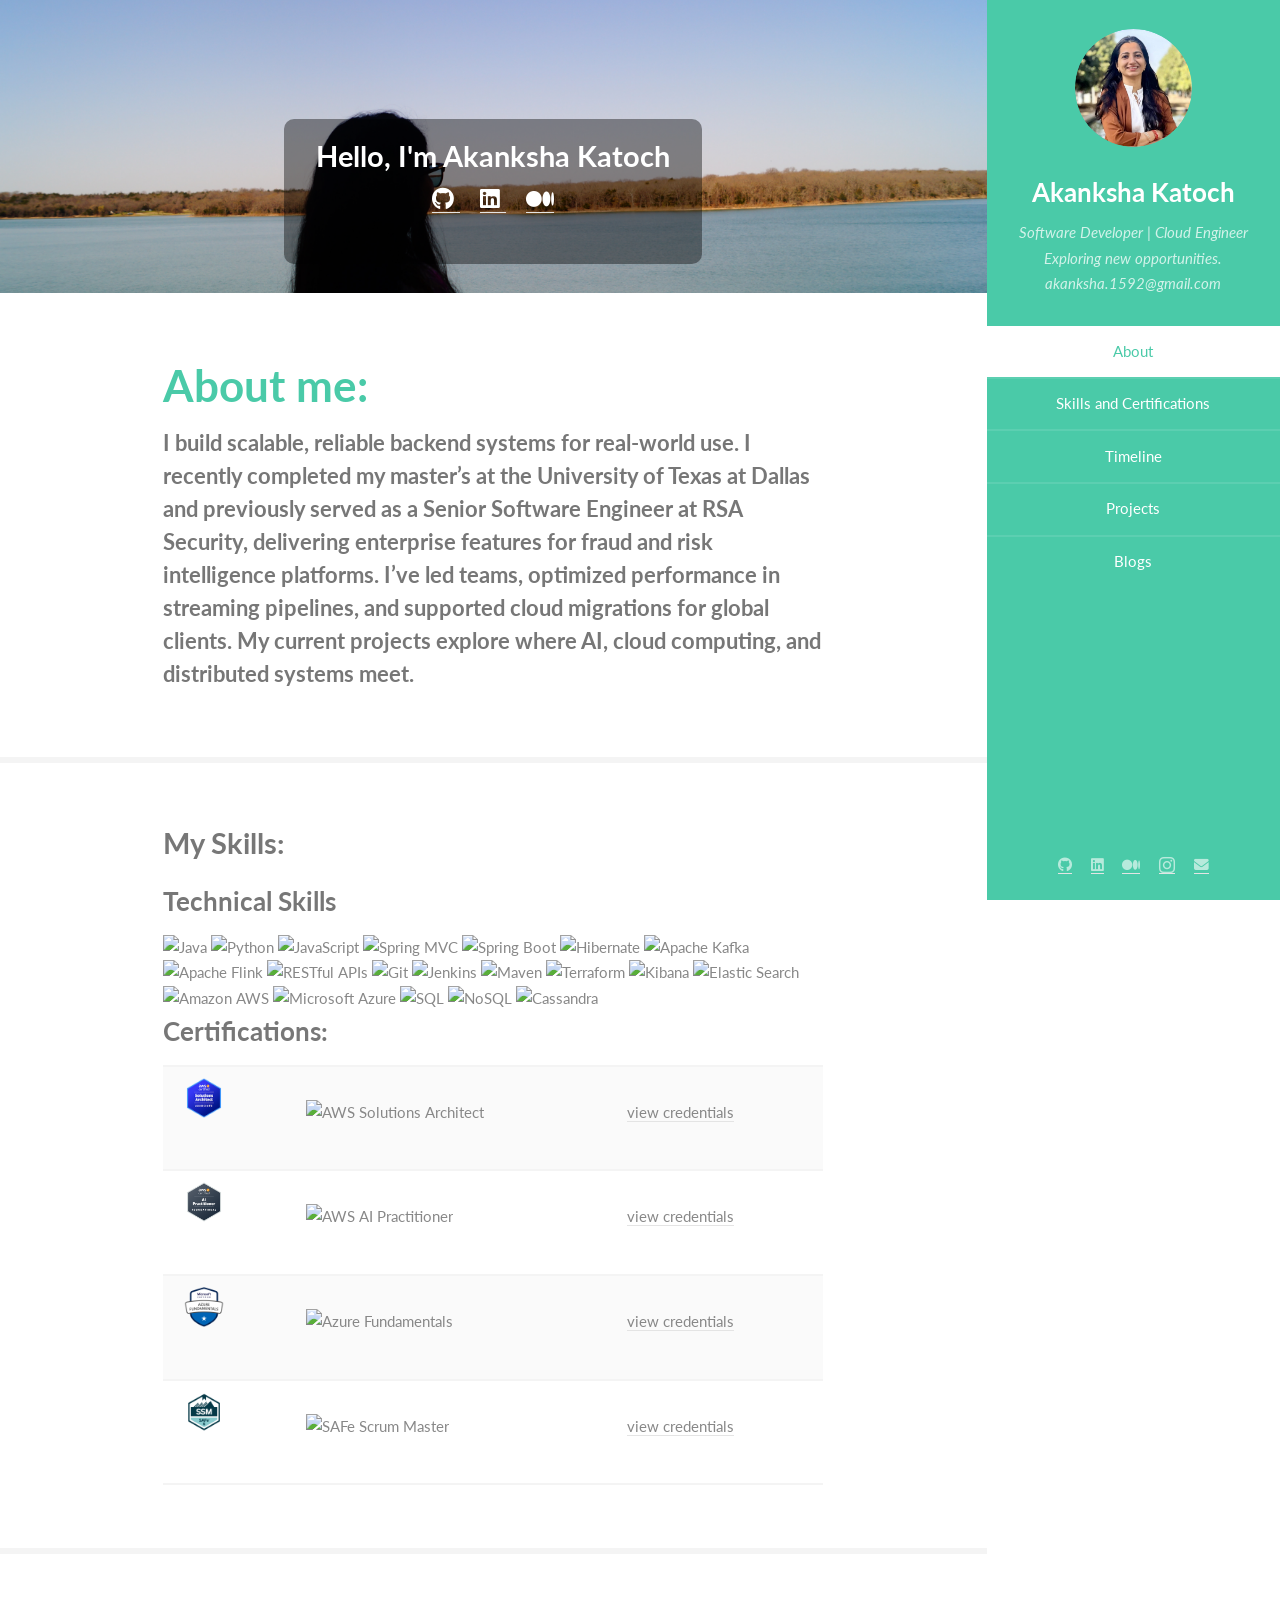
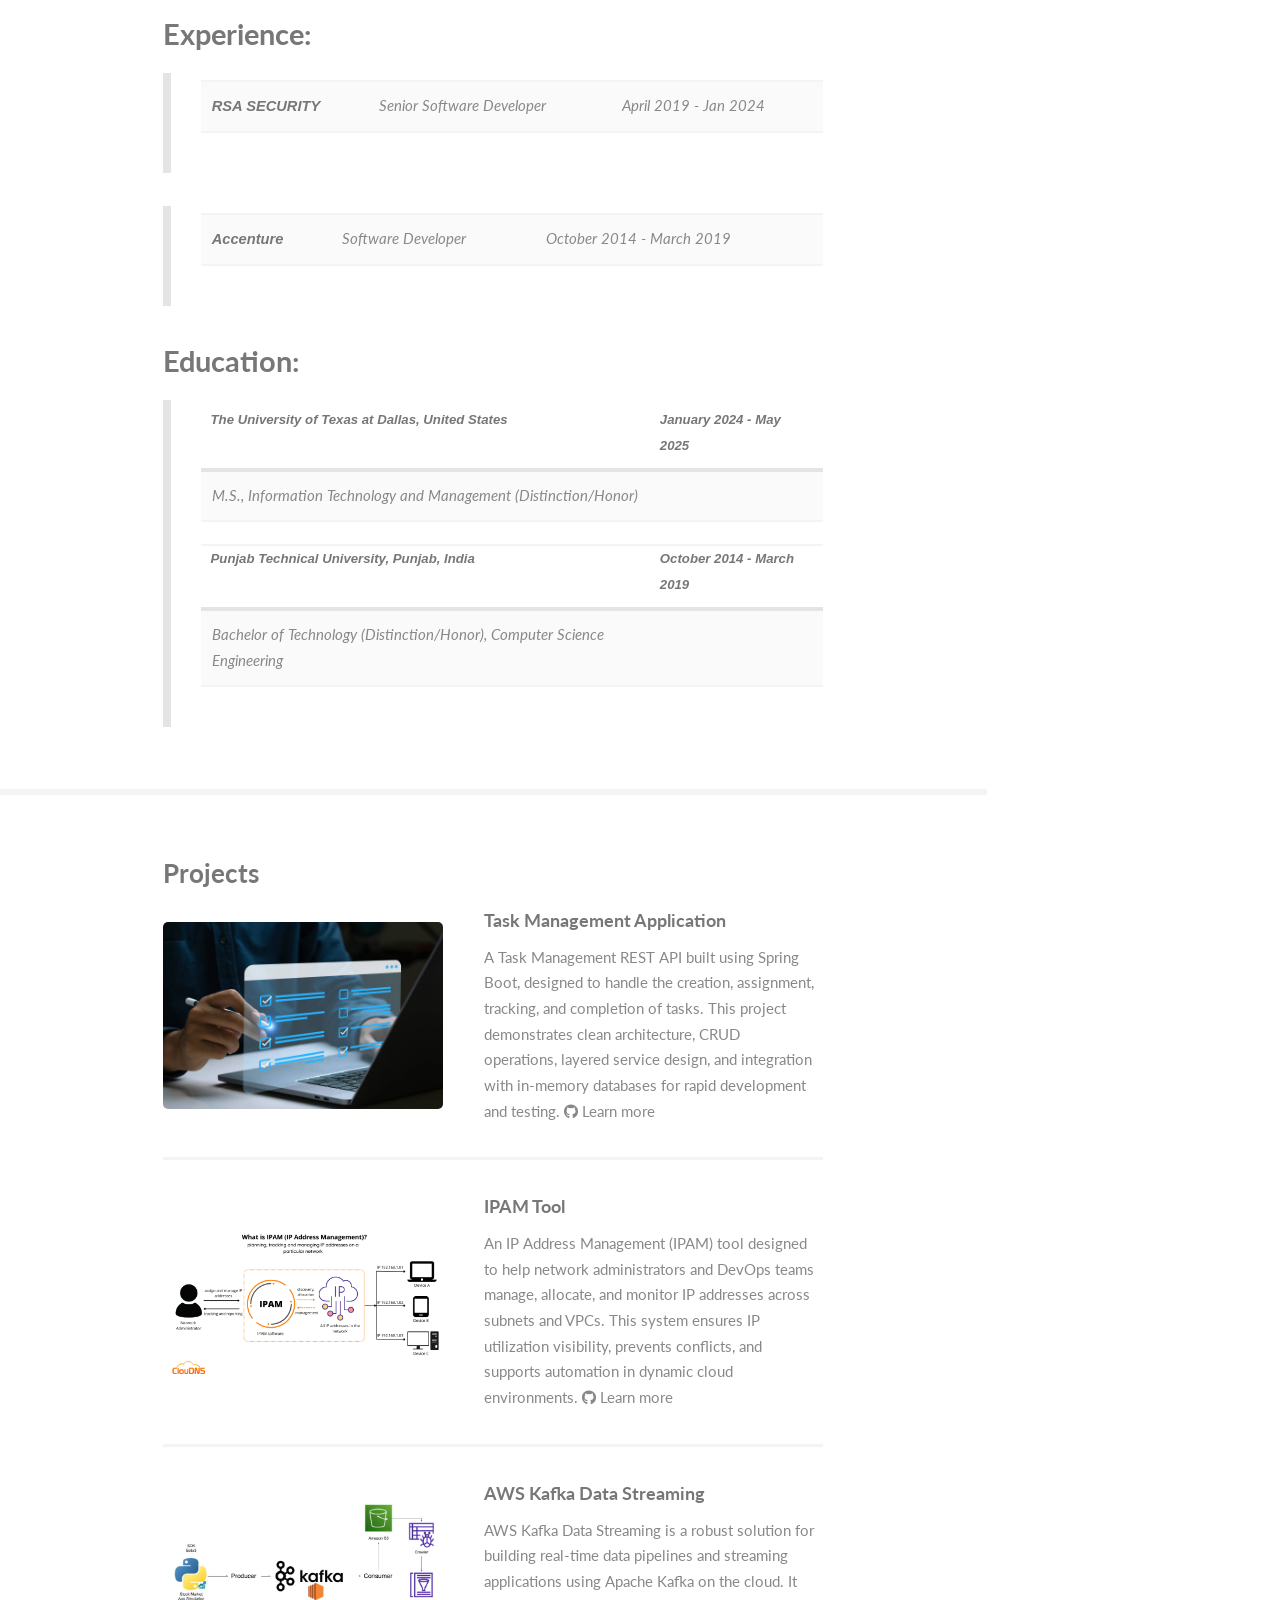
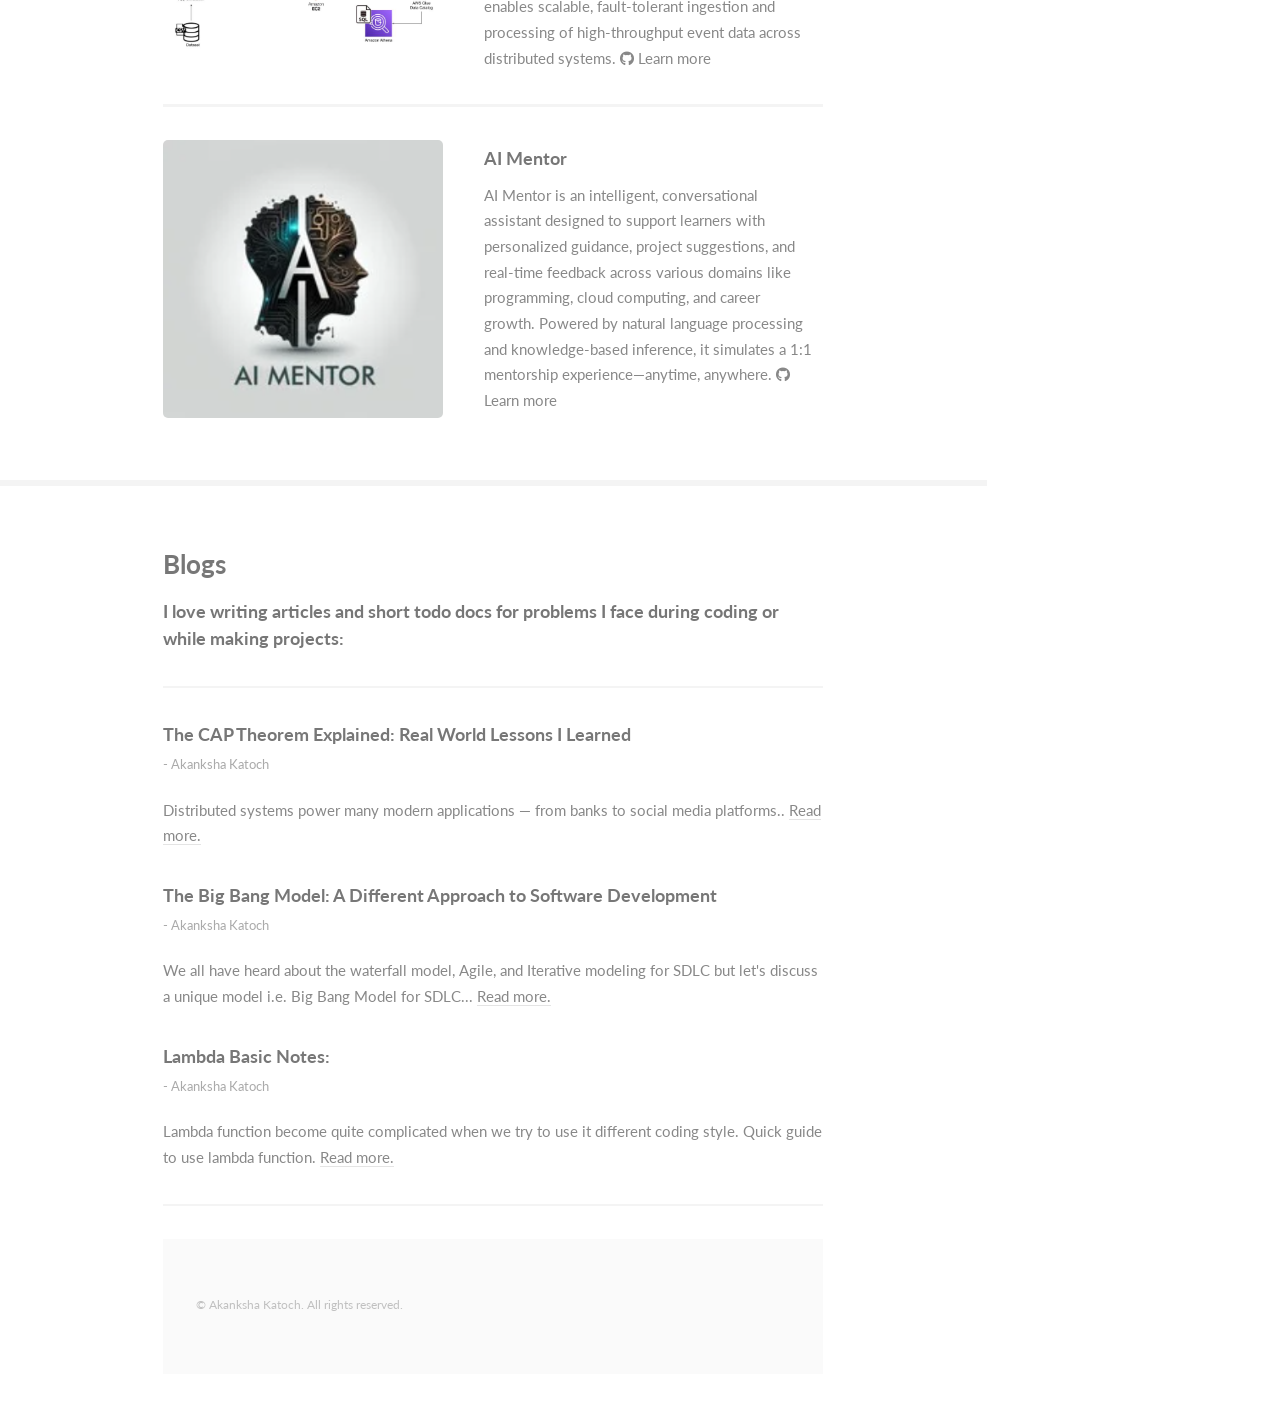
==== commit 5e8fb376: "Timeline section addition" ====
--- a/index.html
+++ b/index.html
@@ -2,11 +2,24 @@
 <html>
 
 <head>
-	<title>Akanksha Katoch</title>
+	<title>Akanksha Katoch — Software Engineer (Backend • Cloud)</title>
+	<meta name="description" content="Software engineer with 9+ years building scalable backends in finance, banking, and healthcare. MS (UT Dallas). Ex-RSA Security.">
+	<link rel="canonical" href="https://akankshakatoch.github.io/">
 	<meta charset="utf-8" />
 	<meta name="viewport" content="width=device-width, initial-scale=1, user-scalable=no" />
 	<link rel="stylesheet" href="assets/css/main.css" />
 	<link rel="stylesheet" href="https://cdnjs.cloudflare.com/ajax/libs/font-awesome/6.5.0/css/all.min.css" />
+	<meta property="og:type" content="website">
+<meta property="og:title" content="Akanksha Katoch — Software Engineer">
+<meta property="og:description" content="Backend & cloud engineer. MS UTD. Ex-RSA Security.">
+<meta property="og:url" content="https://akankshakatoch.github.io/">
+<meta property="og:image" content="https://akankshakatoch.github.io/images/og-card.png">
+
+<!-- Twitter -->
+<meta name="twitter:card" content="summary_large_image">
+<meta name="twitter:title" content="Akanksha Katoch — Software Engineer">
+<meta name="twitter:description" content="Backend & cloud engineer. MS UTD. Ex-RSA Security.">
+<meta name="twitter:image" content="https://akankshakatoch.github.io/images/og-card.png">
 </head>
 
 <body class="is-preload">
@@ -17,7 +30,7 @@
 			<span class="image avatar"><img src="images/Porfolio.JPG" alt="" /></span>
 			<h1 id="logo"><a href="#">Akanksha Katoch</a></h1>
 			<p>Software Developer | Cloud Engineer<br />
-				Exploring new oppotunities.<br>
+				Exploring new opportunities.<br>
 				akanksha.1592@gmail.com</p>
 		</header>
 		<nav id="nav">
@@ -307,7 +320,7 @@
 					<h3>Blogs</h3>
 
 					<section>
-						<h4>I love writing articles and short todo docs for probems I face during coding or while making
+						<h4>I love writing articles and short todo docs for problems I face during coding or while making
 							projects: </h4>
 					
 						<hr />
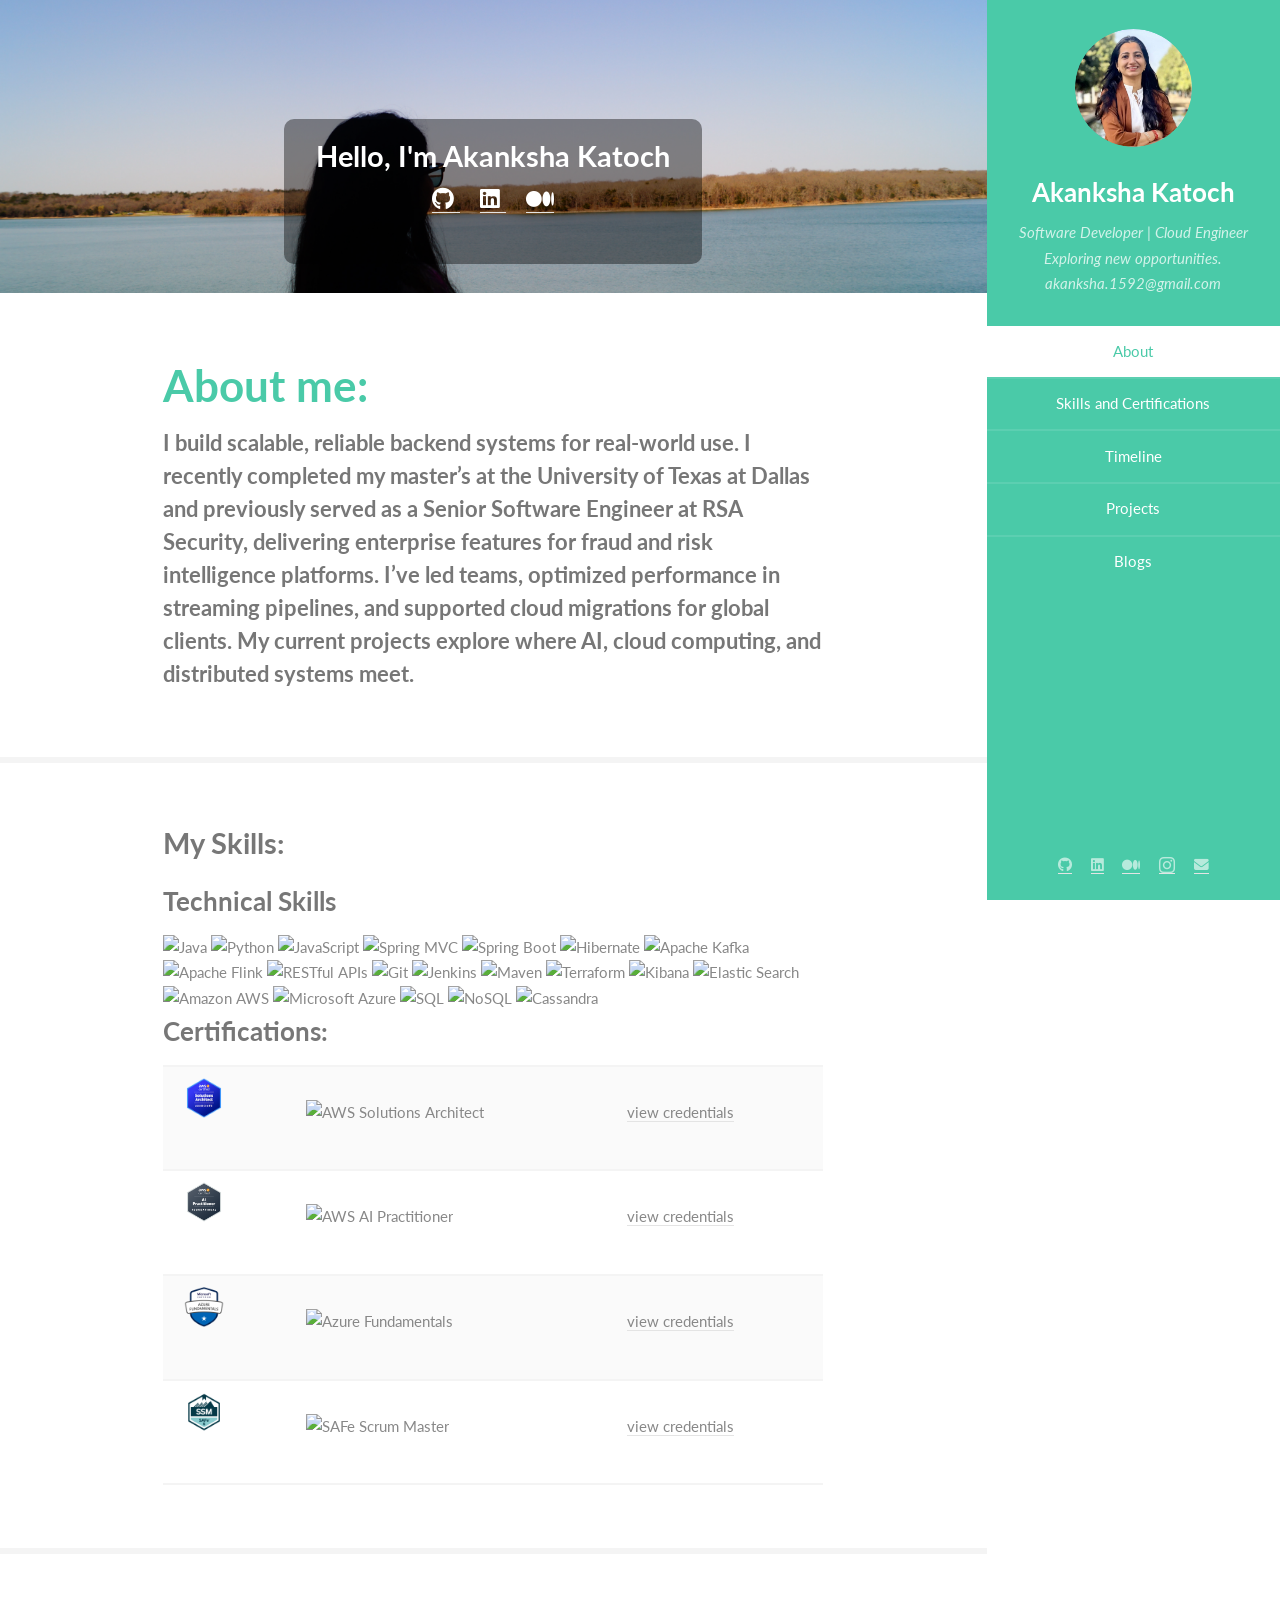
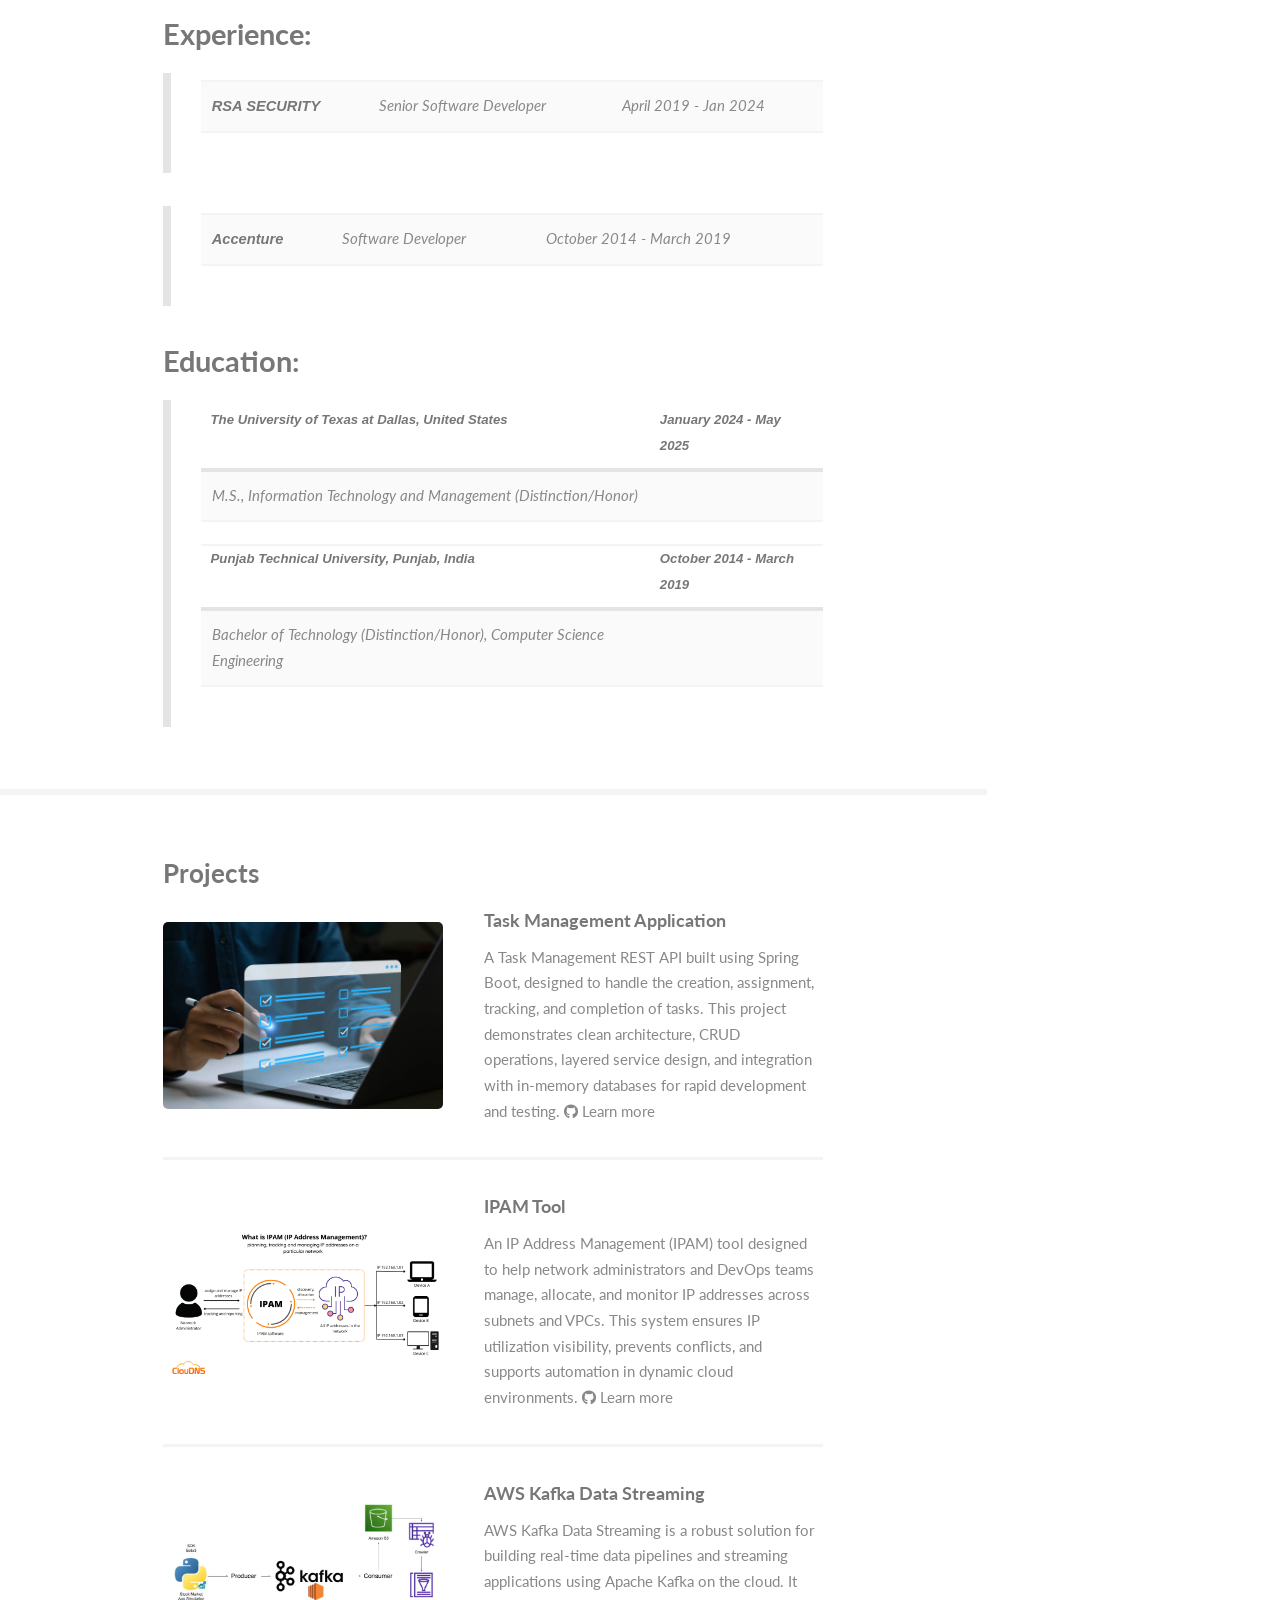
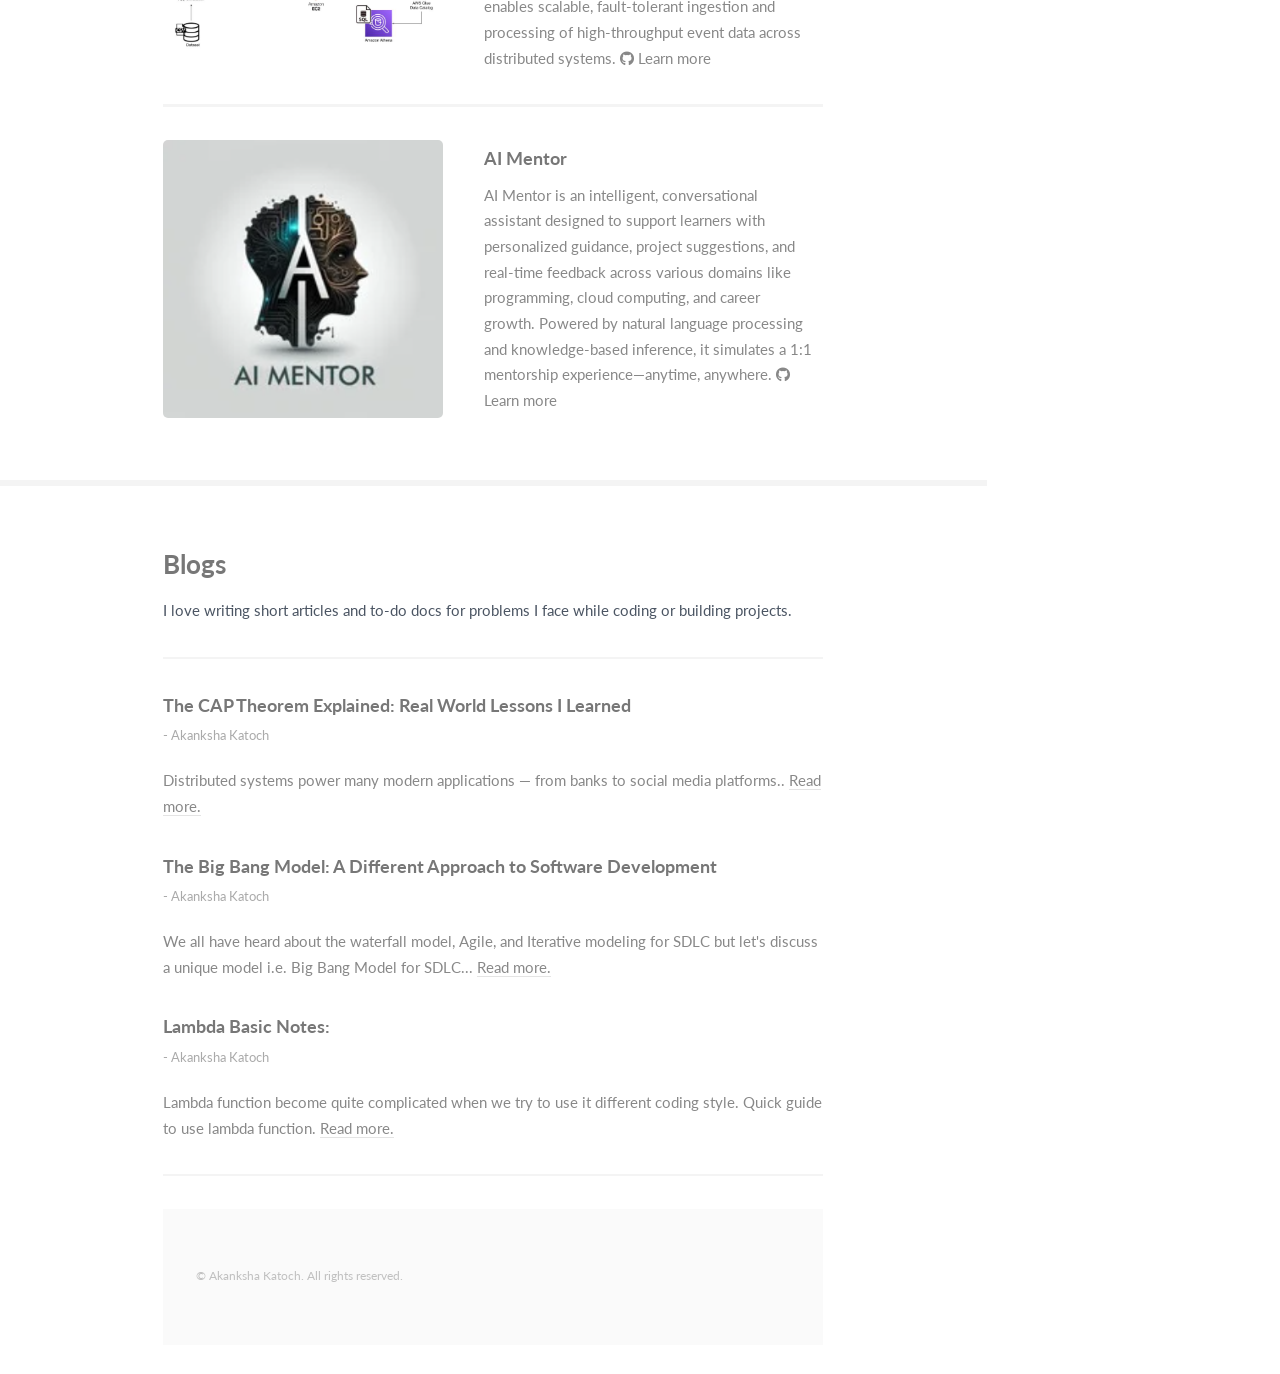
==== commit 8e8b6c28: "Timeline section addition" ====
--- a/index.html
+++ b/index.html
@@ -2,24 +2,28 @@
 <html>
 
 <head>
+	
 	<title>Akanksha Katoch — Software Engineer (Backend • Cloud)</title>
-	<meta name="description" content="Software engineer with 9+ years building scalable backends in finance, banking, and healthcare. MS (UT Dallas). Ex-RSA Security.">
-	<link rel="canonical" href="https://akankshakatoch.github.io/">
 	<meta charset="utf-8" />
 	<meta name="viewport" content="width=device-width, initial-scale=1, user-scalable=no" />
 	<link rel="stylesheet" href="assets/css/main.css" />
+	<link rel="stylesheet" href="assets/css/custom.css">
 	<link rel="stylesheet" href="https://cdnjs.cloudflare.com/ajax/libs/font-awesome/6.5.0/css/all.min.css" />
+	<meta name="description" content="Software engineer building scalable, reliable backends. MS (UT Dallas). Ex-RSA Security (fraud & risk).">
+	<link rel="canonical" href="https://akankshakatoch.github.io/">
+
+	<!-- Open Graph -->
 	<meta property="og:type" content="website">
-<meta property="og:title" content="Akanksha Katoch — Software Engineer">
-<meta property="og:description" content="Backend & cloud engineer. MS UTD. Ex-RSA Security.">
-<meta property="og:url" content="https://akankshakatoch.github.io/">
-<meta property="og:image" content="https://akankshakatoch.github.io/images/og-card.png">
-
-<!-- Twitter -->
-<meta name="twitter:card" content="summary_large_image">
-<meta name="twitter:title" content="Akanksha Katoch — Software Engineer">
-<meta name="twitter:description" content="Backend & cloud engineer. MS UTD. Ex-RSA Security.">
-<meta name="twitter:image" content="https://akankshakatoch.github.io/images/og-card.png">
+	<meta property="og:title" content="Akanksha Katoch — Software Engineer">
+	<meta property="og:description" content="Backend & cloud engineer. MS UTD. Ex-RSA Security.">
+	<meta property="og:url" content="https://akankshakatoch.github.io/">
+	<meta property="og:image" content="https://akankshakatoch.github.io/images/og-card.png">
+
+	<!-- Twitter -->
+	<meta name="twitter:card" content="summary_large_image">
+	<meta name="twitter:title" content="Akanksha Katoch — Software Engineer">
+	<meta name="twitter:description" content="Backend & cloud engineer. MS UTD. Ex-RSA Security.">
+	<meta name="twitter:image" content="https://akankshakatoch.github.io/images/og-card.png">
 </head>
 
 <body class="is-preload">
@@ -268,9 +272,6 @@
 							<a href="https://github.com/akankshaKatoch/task-management-rest-spring" class="image"><img src="images/TaskManagement.jpg" alt="" /></a>
 							<div class="inner">
 								<h4><a href="https://github.com/akankshaKatoch/task-management-rest-spring">Task Management Application</a></h4>
-								
-
-
 								<p>A Task Management REST API built using Spring Boot, designed to handle the creation, 
 									assignment, tracking, and completion of tasks. This project demonstrates clean architecture, 
 									CRUD operations, layered service design, and 
@@ -315,13 +316,56 @@
 				</div>
 			</section>
 
+			<!--
+<section id="three">
+				<div class="container">
+					<h3>Projects</h3>
+					<div class="features">
+						<p class="section-muted">Case-study style: problem → approach → impact. Use the filter to scan.</p>
+<input id="project-filter" class="filter-input" placeholder="Filter: java, spring, aws, cache, scheduler..." aria-label="Filter projects">
+
+<div id="project-grid" class="project-grid">
+  <article class="project-card" data-tags="java spring rest junit h2">
+    <h3>Task Management API</h3>
+    <div class="tags">Java • Spring Boot • REST • JUnit • H2</div>
+    <p><strong>Problem:</strong> Teams needed CRUD, assignment, and audit trail with clean contracts.</p>
+    <p><strong>Approach:</strong> Controller→Service→Repository, DTO validation, global error handler, H2 test profile, CI.</p>
+    <p><strong>Impact:</strong> Faster iteration; straightforward UI handoff.</p>
+    <p>
+      <a href="https://github.com/akankshaKatoch/task-management-rest-spring" class="button small" target="_blank" rel="noopener">Code</a>
+    </p>
+  </article>
+
+  <article class="project-card" data-tags="java concurrency cache lru design">
+    <h3>Thread-Safe LRU Cache</h3>
+    <div class="tags">Java • Concurrency • Design</div>
+    <p><strong>Problem:</strong> O(1) get/put with predictable eviction under concurrency.</p>
+    <p><strong>Approach:</strong> HashMap + doubly-linked list, striped locks, eviction tests.</p>
+    <p><strong>Impact:</strong> Reliable cache primitive; interview-ready LLD.</p>
+    <p><a href="#" class="button small" aria-disabled="true">Code (add link)</a></p>
+  </article>
+
+  <article class="project-card" data-tags="python scheduler backoff queue">
+    <h3>Job Scheduler with Retries</h3>
+    <div class="tags">Python • Scheduling • Backoff</div>
+    <p><strong>Problem:</strong> Run delayed jobs with ordering, retries, DLQ.</p>
+    <p><strong>Approach:</strong> Min-heap by due-time, worker pool, exponential backoff, DLQ interface.</p>
+    <p><strong>Impact:</strong> Robust async building block; simplified recovery.</p>
+    <p><a href="#" class="button small" aria-disabled="true">Code (add link)</a></p>
+  </article>
+</div>
+		
+					</div>
+				</div>
+			</section> -->
+
 			<section id="five">
 				<div class="container">
 					<h3>Blogs</h3>
 
 					<section>
-						<h4>I love writing articles and short todo docs for problems I face during coding or while making
-							projects: </h4>
+						<p class="section-muted">
+  							I love writing short articles and to-do docs for problems I face while coding or building projects.</p>
 					
 						<hr />
 						<header>
@@ -379,6 +423,21 @@
 				<script src="assets/js/breakpoints.min.js"></script>
 				<script src="assets/js/util.js"></script>
 				<script src="assets/js/main.js"></script>
+				<script>
+				(function(){
+					const q = document.getElementById('project-filter');
+					if (!q) return;
+					const cards = Array.from(document.querySelectorAll('#project-grid .project-card'));
+					q.addEventListener('input', e => {
+					const s = e.target.value.trim().toLowerCase();
+					cards.forEach(c => {
+						const hay = (c.textContent + " " + (c.getAttribute('data-tags')||'')).toLowerCase();
+						c.style.display = hay.includes(s) ? '' : 'none';
+					});
+					});
+				})();
+				</script>
+
 
 </body>
 
--- a/assets/css/custom.css
+++ b/assets/css/custom.css
@@ -0,0 +1,13 @@
+:root{
+  --border:#e5e7eb; --fg:#0b1320; --muted:#4b5563; --card:#ffffff;
+}
+@media (prefers-color-scheme: dark){
+  :root{ --border:#1f2937; --fg:#e6eef9; --muted:#9fb3c8; --card:#0f1620; }
+}
+.section-muted { color: var(--muted); }
+.project-grid { display:grid; gap:1rem; grid-template-columns:repeat(auto-fit,minmax(260px,1fr)); }
+.project-card { background:var(--card); border:1px solid var(--border); border-radius:14px; padding:1rem; }
+.project-card h3 { margin:.25rem 0 .5rem; font-size:1.1rem; }
+.tags { font-size:.85rem; color:var(--muted); margin-bottom:.5rem; }
+.actions.inline a.button { margin-right:.5rem; margin-bottom:.5rem; }
+.filter-input { width:100%; padding:.65rem .8rem; border:1px solid var(--border); border-radius:12px; }
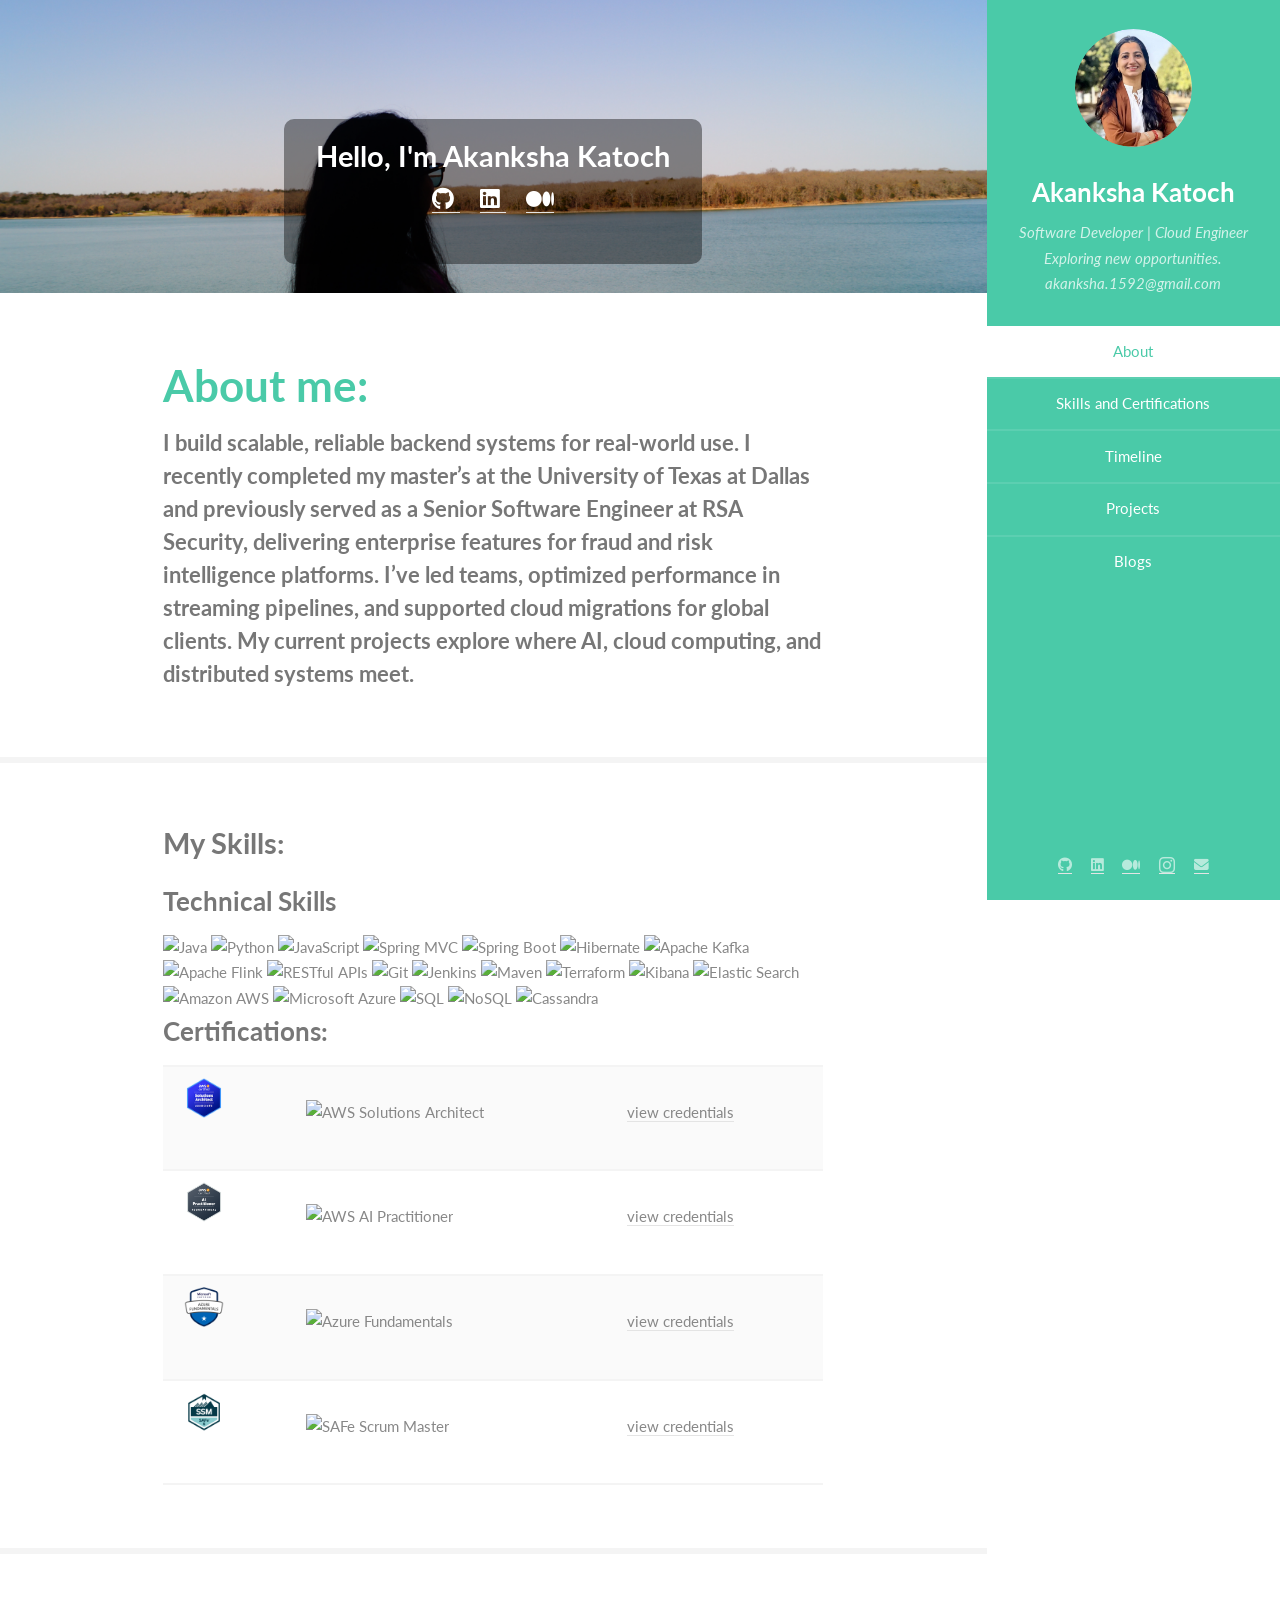
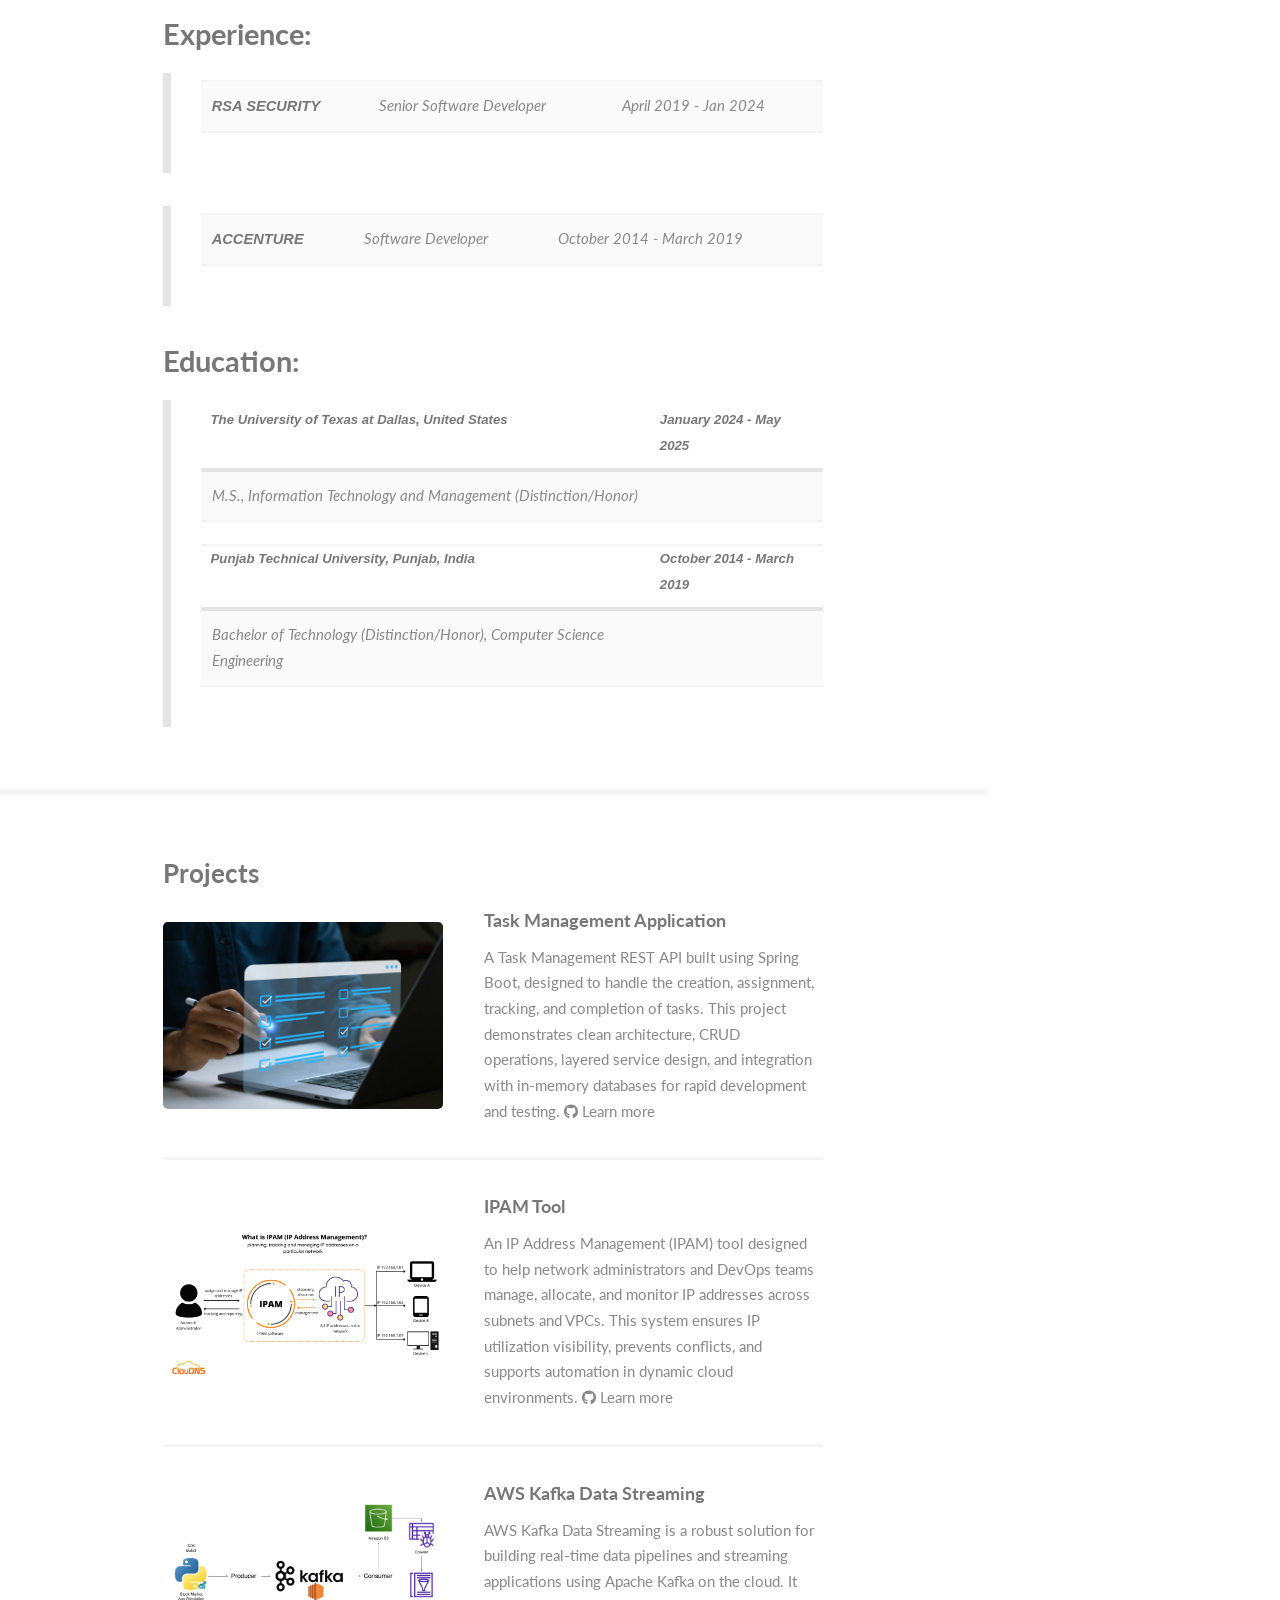
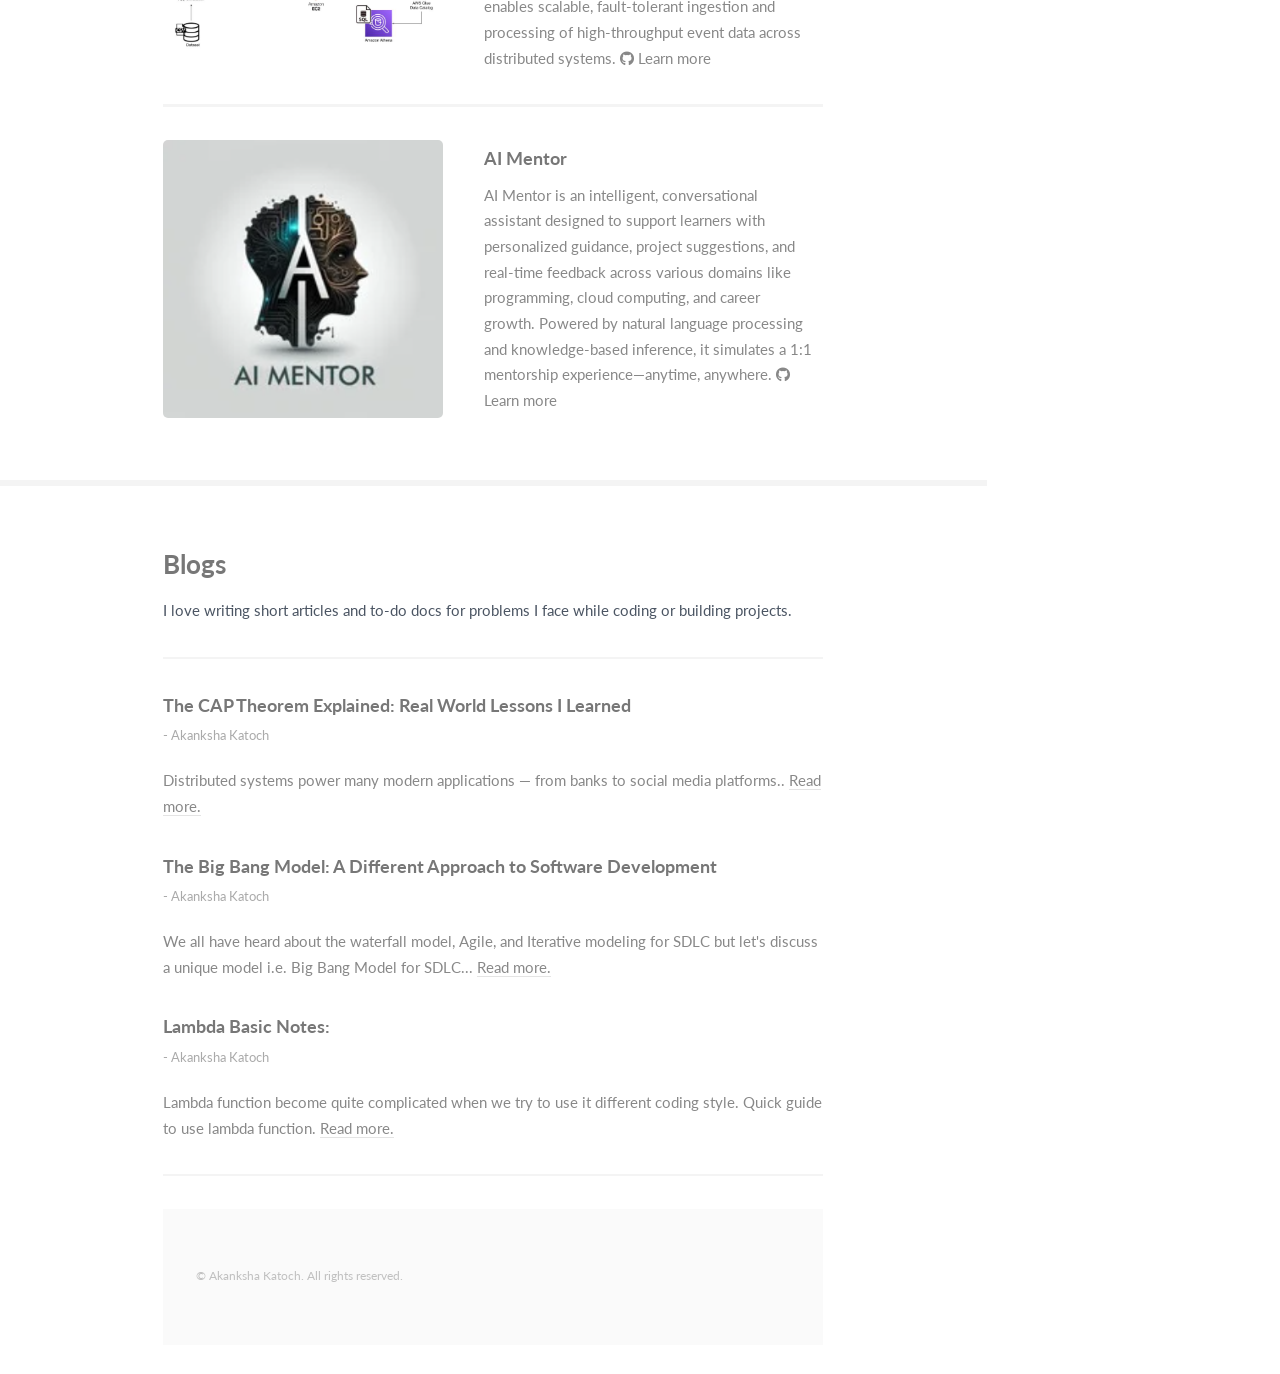
==== commit 9d346e78: "title change" ====
--- a/index.html
+++ b/index.html
@@ -3,7 +3,7 @@
 
 <head>
 	
-	<title>Akanksha Katoch — Software Engineer (Backend • Cloud)</title>
+	<title>Akanksha Katoch Software Engineer</title>
 	<meta charset="utf-8" />
 	<meta name="viewport" content="width=device-width, initial-scale=1, user-scalable=no" />
 	<link rel="stylesheet" href="assets/css/main.css" />
@@ -220,7 +220,7 @@
 											<table>
 												<tbody>
 													<tr>
-														<td><b>Accenture</b></td>
+														<td><b>ACCENTURE</b></td>
 														<td>Software Developer</td>
 														<td><i>October 2014 - March 2019</i></td>
 													</tr>
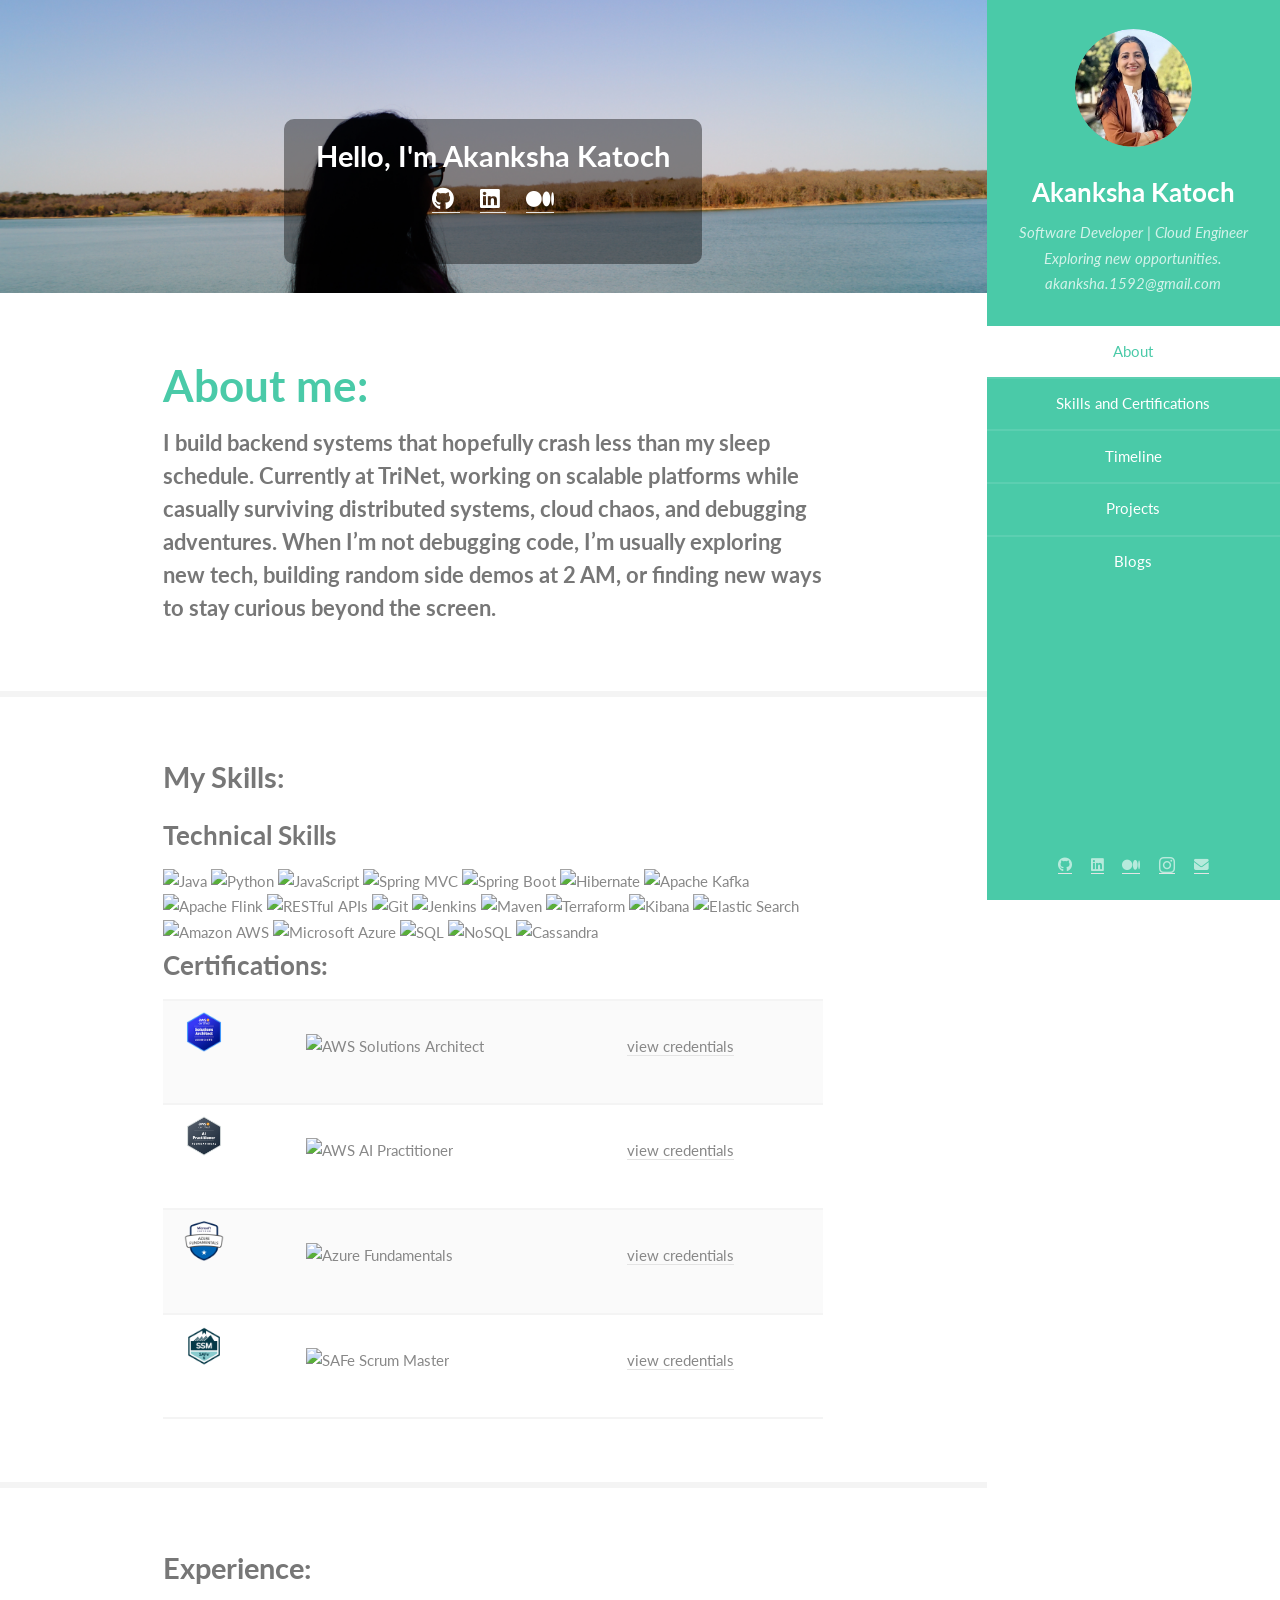
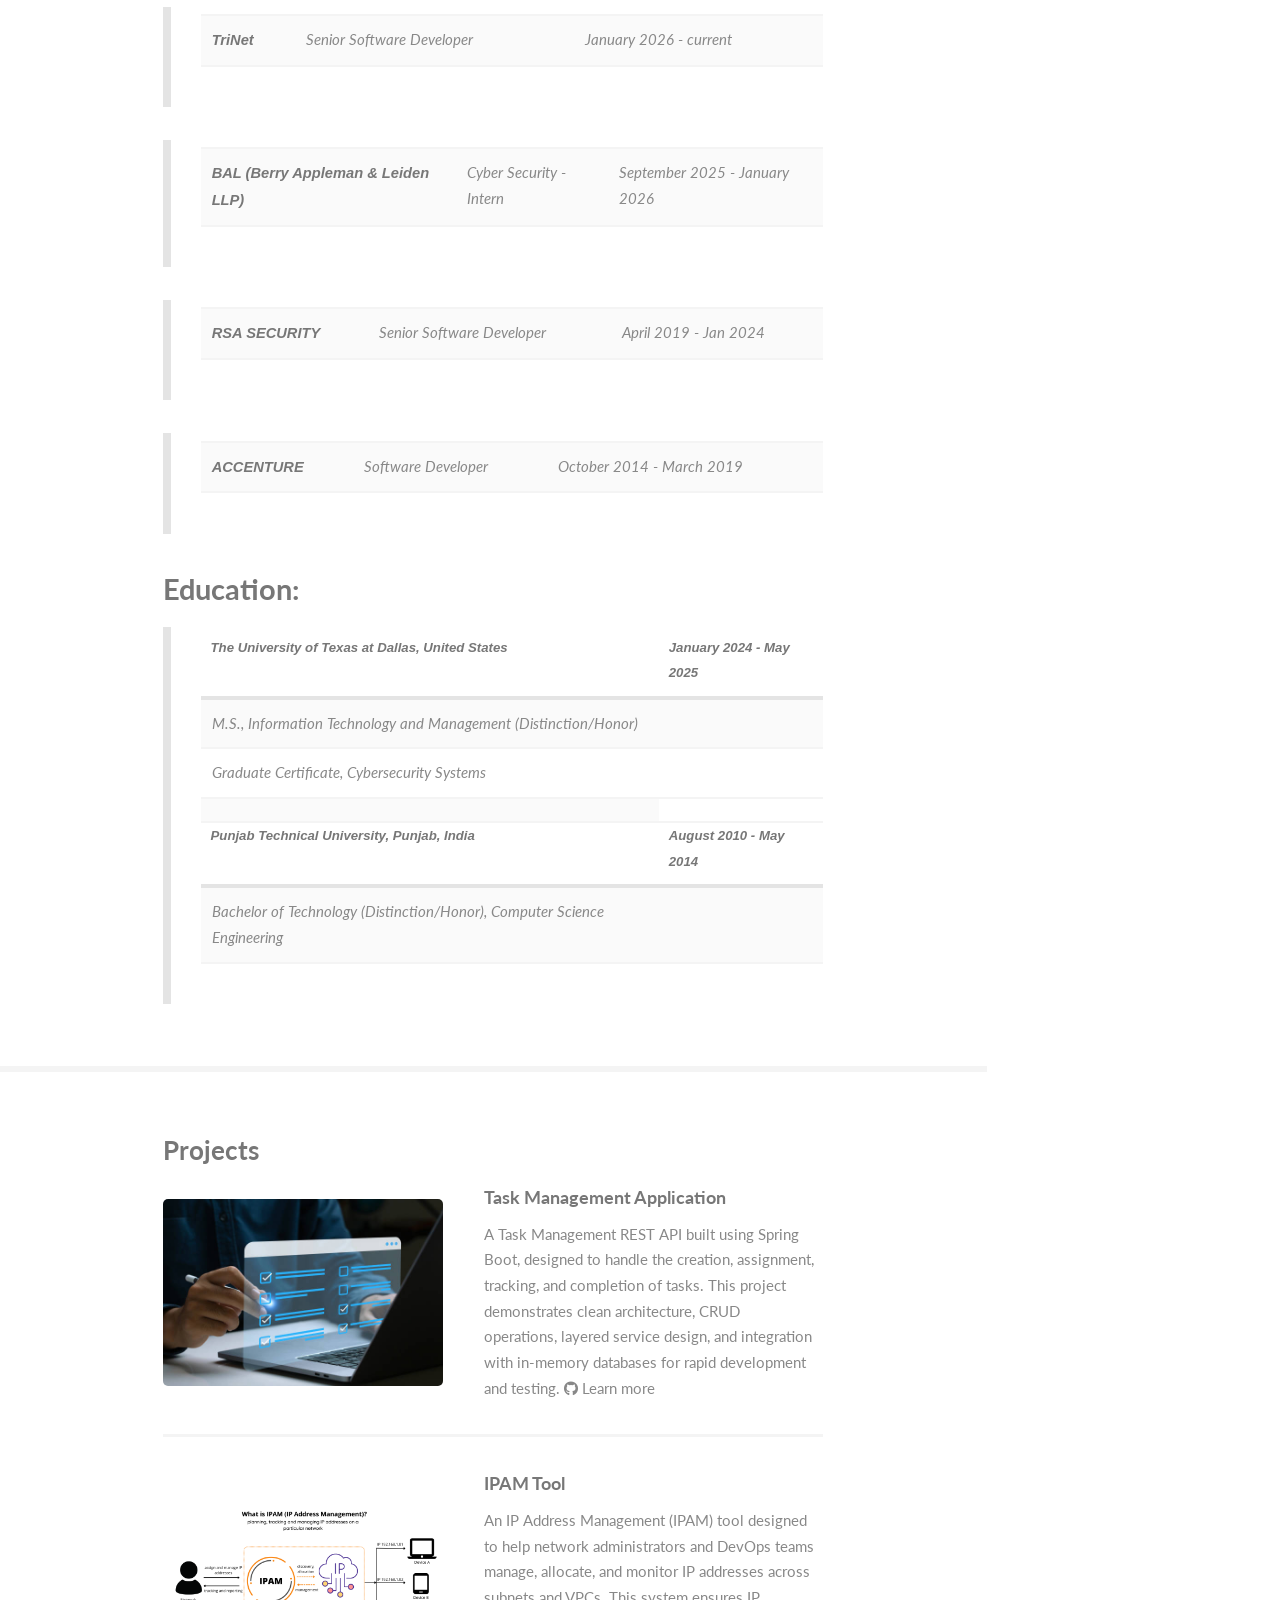
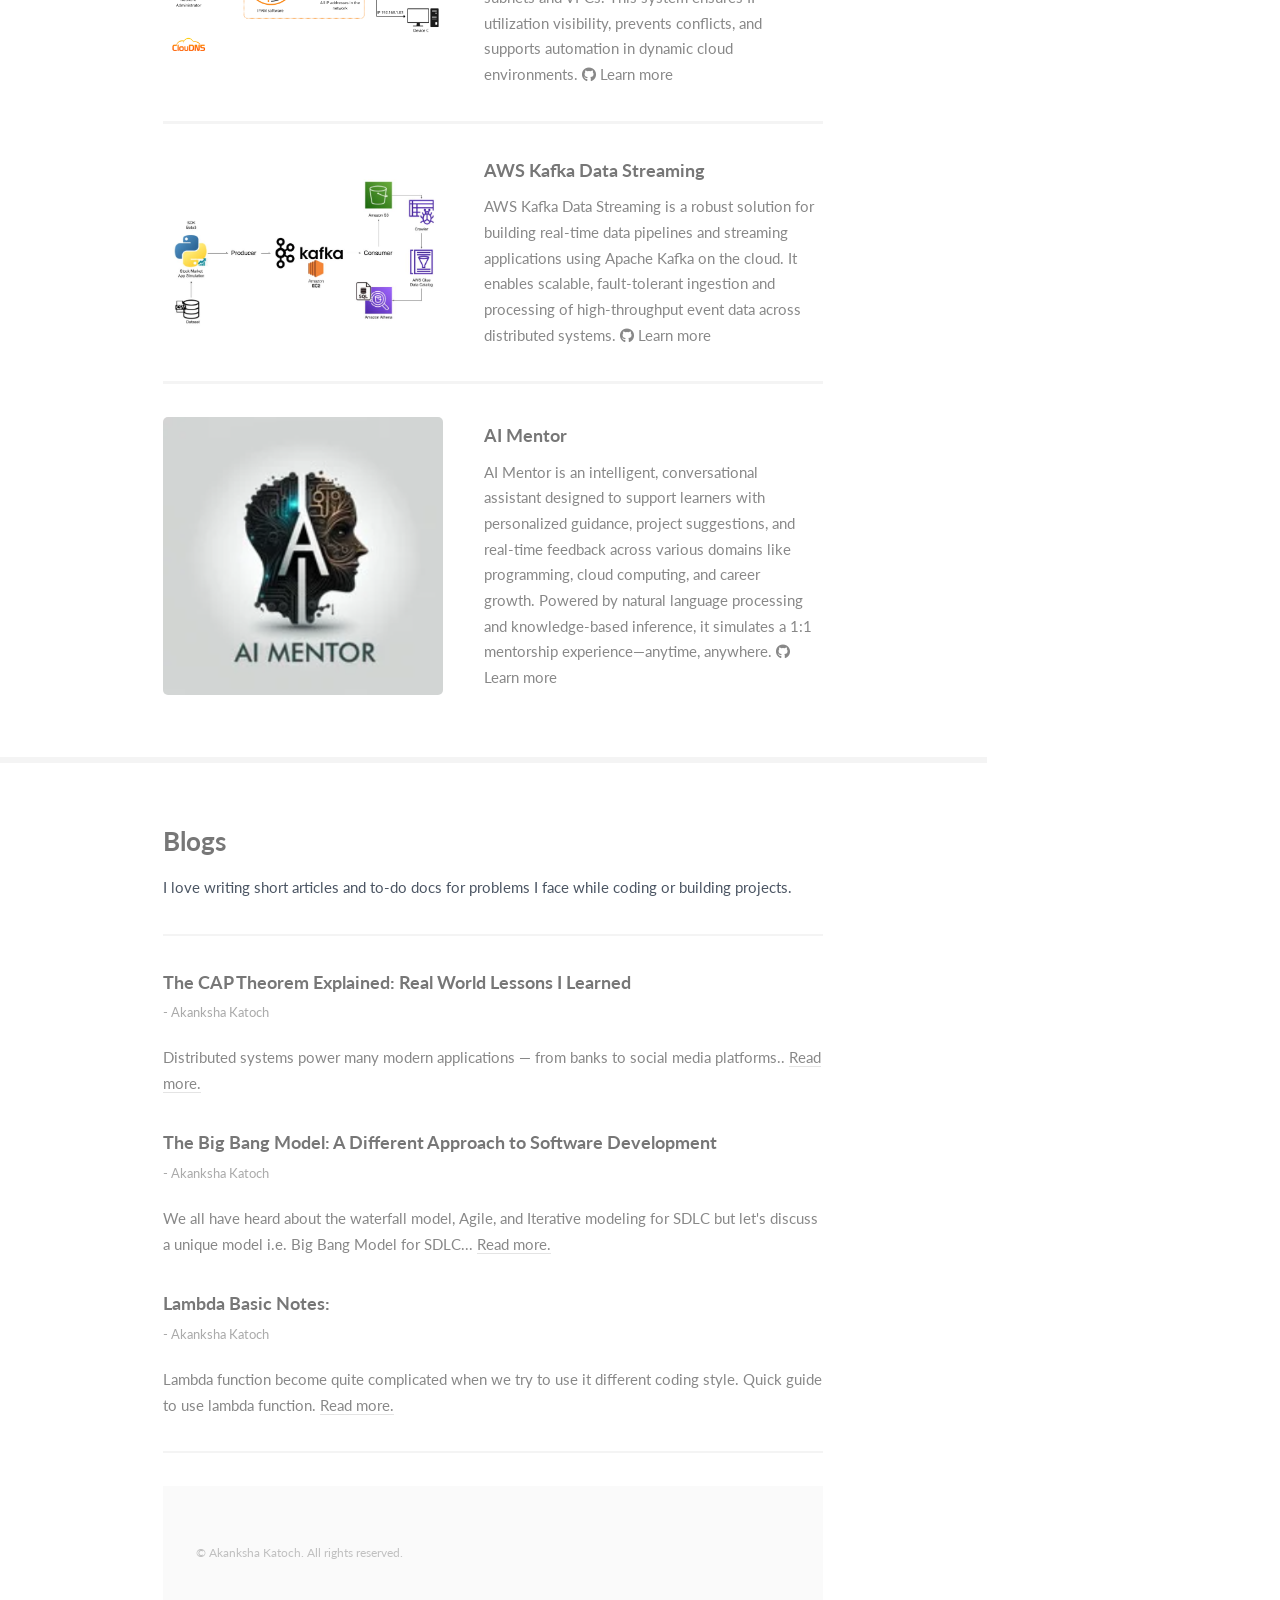
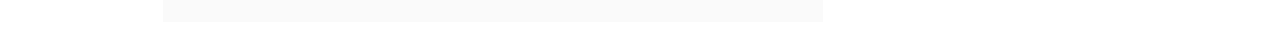
==== commit 26fab875: "Job profession" ====
--- a/index.html
+++ b/index.html
@@ -97,10 +97,10 @@
 				<div class="container">
 					<header class="major">
 						<h2>About me:</h2>
-						<p>I build scalable, reliable backend systems for real-world use. I recently completed my master’s at the University of Texas at Dallas and previously served as a Senior Software Engineer at RSA Security, delivering enterprise features for fraud and risk intelligence platforms.
-							I’ve led teams, optimized performance in streaming pipelines, and supported cloud migrations for global clients. My current projects explore where AI, cloud computing, and distributed systems meet.
-							
-							</p>
+						<p>I build backend systems that hopefully crash less than my sleep schedule. Currently at TriNet, 
+							working on scalable platforms while casually surviving distributed systems, cloud chaos, and debugging adventures.
+							When I’m not debugging code, I’m usually exploring new tech, building random side demos at 2 AM, 
+							or finding new ways to stay curious beyond the screen.</p>
 
 					</header>
 				</div>
@@ -203,6 +203,29 @@
 			<section id="timeline">
 				<div class="container">
 					<h2>Experience:</h2>
+					<blockquote>
+										<div class="table-wrapper">
+											<table>
+												<tbody>
+													<tr>
+														<td><b>TriNet</b></td>
+														<td>Senior Software Developer</td>
+														<td><i>January 2026 - current</i></td>
+													</tr>
+												</tbody>
+											</table></blockquote>
+			
+						<blockquote>
+										<div class="table-wrapper">
+											<table>
+												<tbody>
+													<tr>
+														<td><b>BAL (Berry Appleman & Leiden LLP)</b></td>
+														<td>Cyber Security - Intern</td>
+														<td><i>September 2025 - January 2026</i></td>
+													</tr>
+												</tbody>
+											</table></blockquote>
 				
 					<blockquote>
 										<div class="table-wrapper">
@@ -240,17 +263,22 @@
 												</thead>
 												<tbody>
 													<tr>
-														<td>M.S., Information Technology and Management (Distinction/Honor)  </td>
+														<td>M.S., Information Technology and Management (Distinction/Honor) </td>
 														<td></td>
 														
 													</tr>
+													<tr>
+														<td>Graduate Certificate, Cybersecurity Systems </td>
+														<td></td>
+														
+													</tr>
 													<tr><td></td></tr>
 
 												</tbody>
 												<thead>
 													<tr>
 														<th>Punjab Technical University, Punjab, India</th>
-														<th><i>October 2014 - March 2019</i></th>
+														<th><i>August 2010 - May 2014</i></th>
 													</tr>
 												</thead>
 												<tbody>
